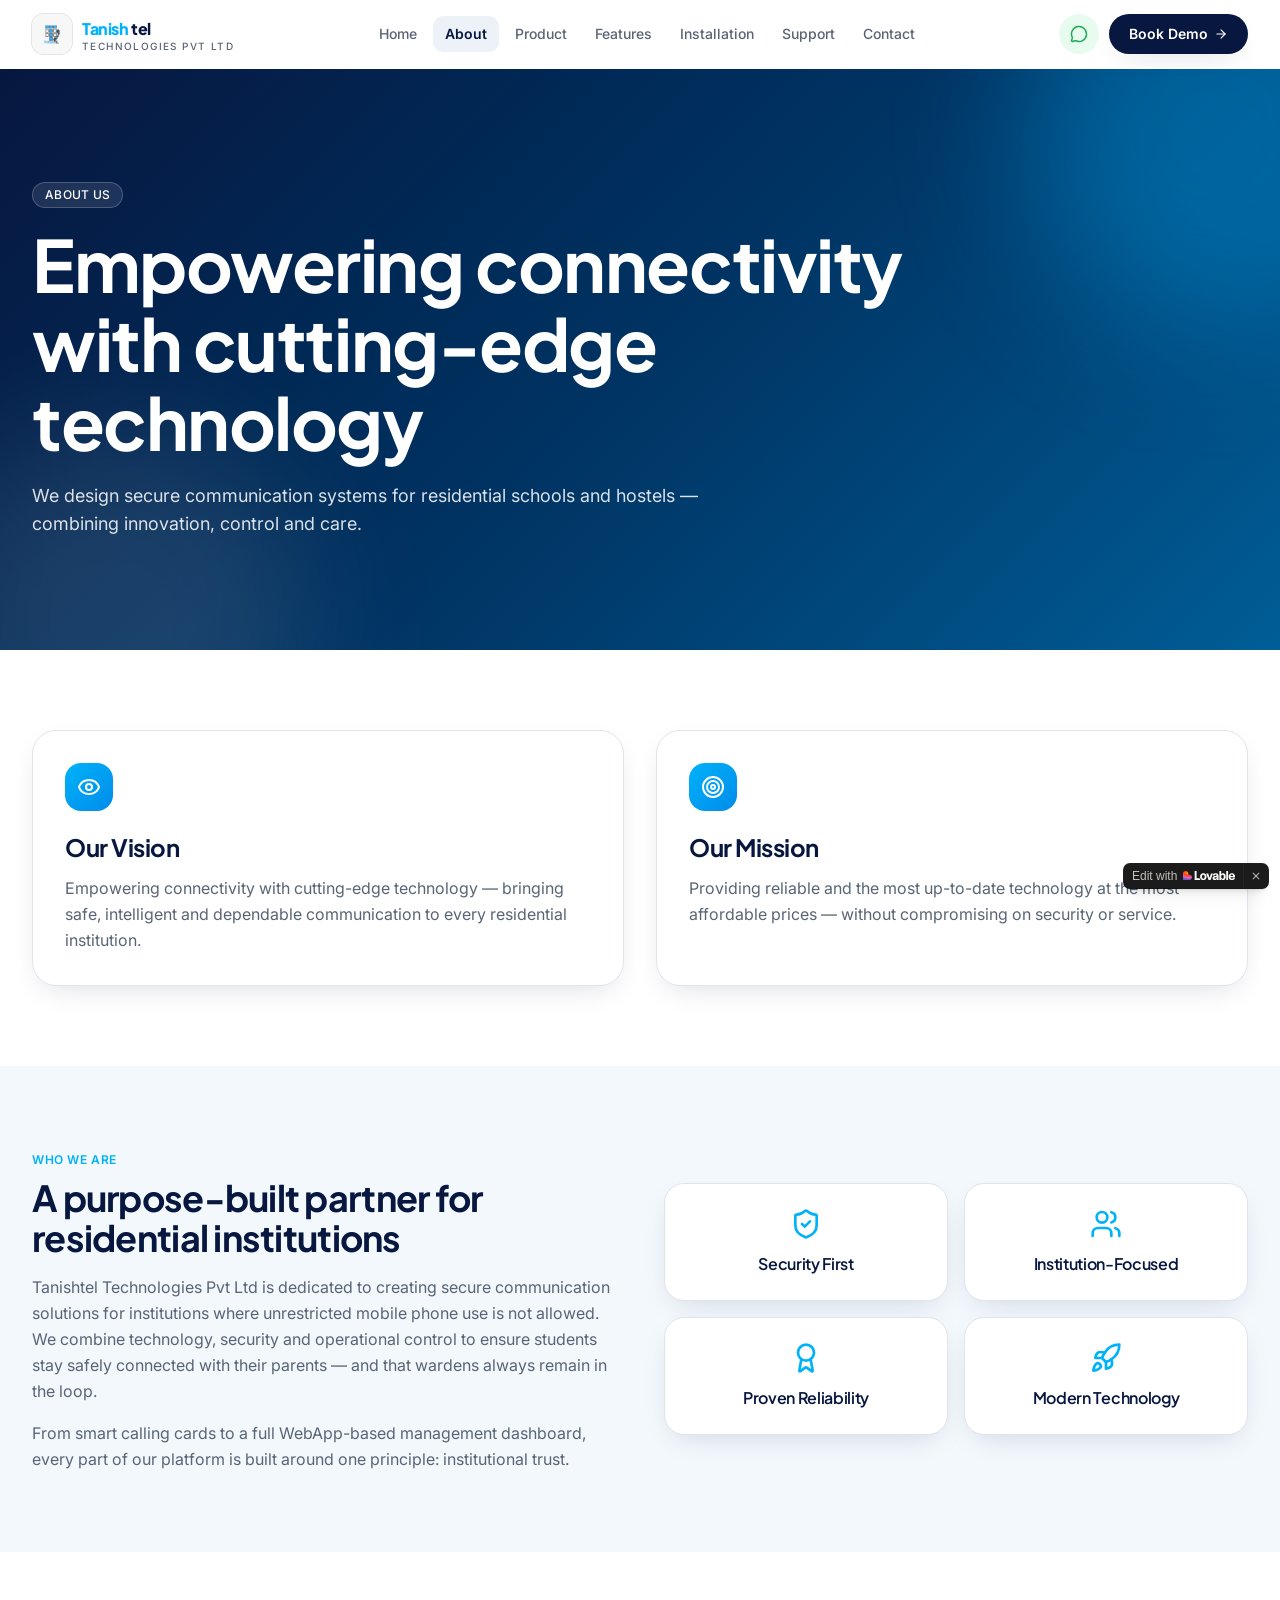
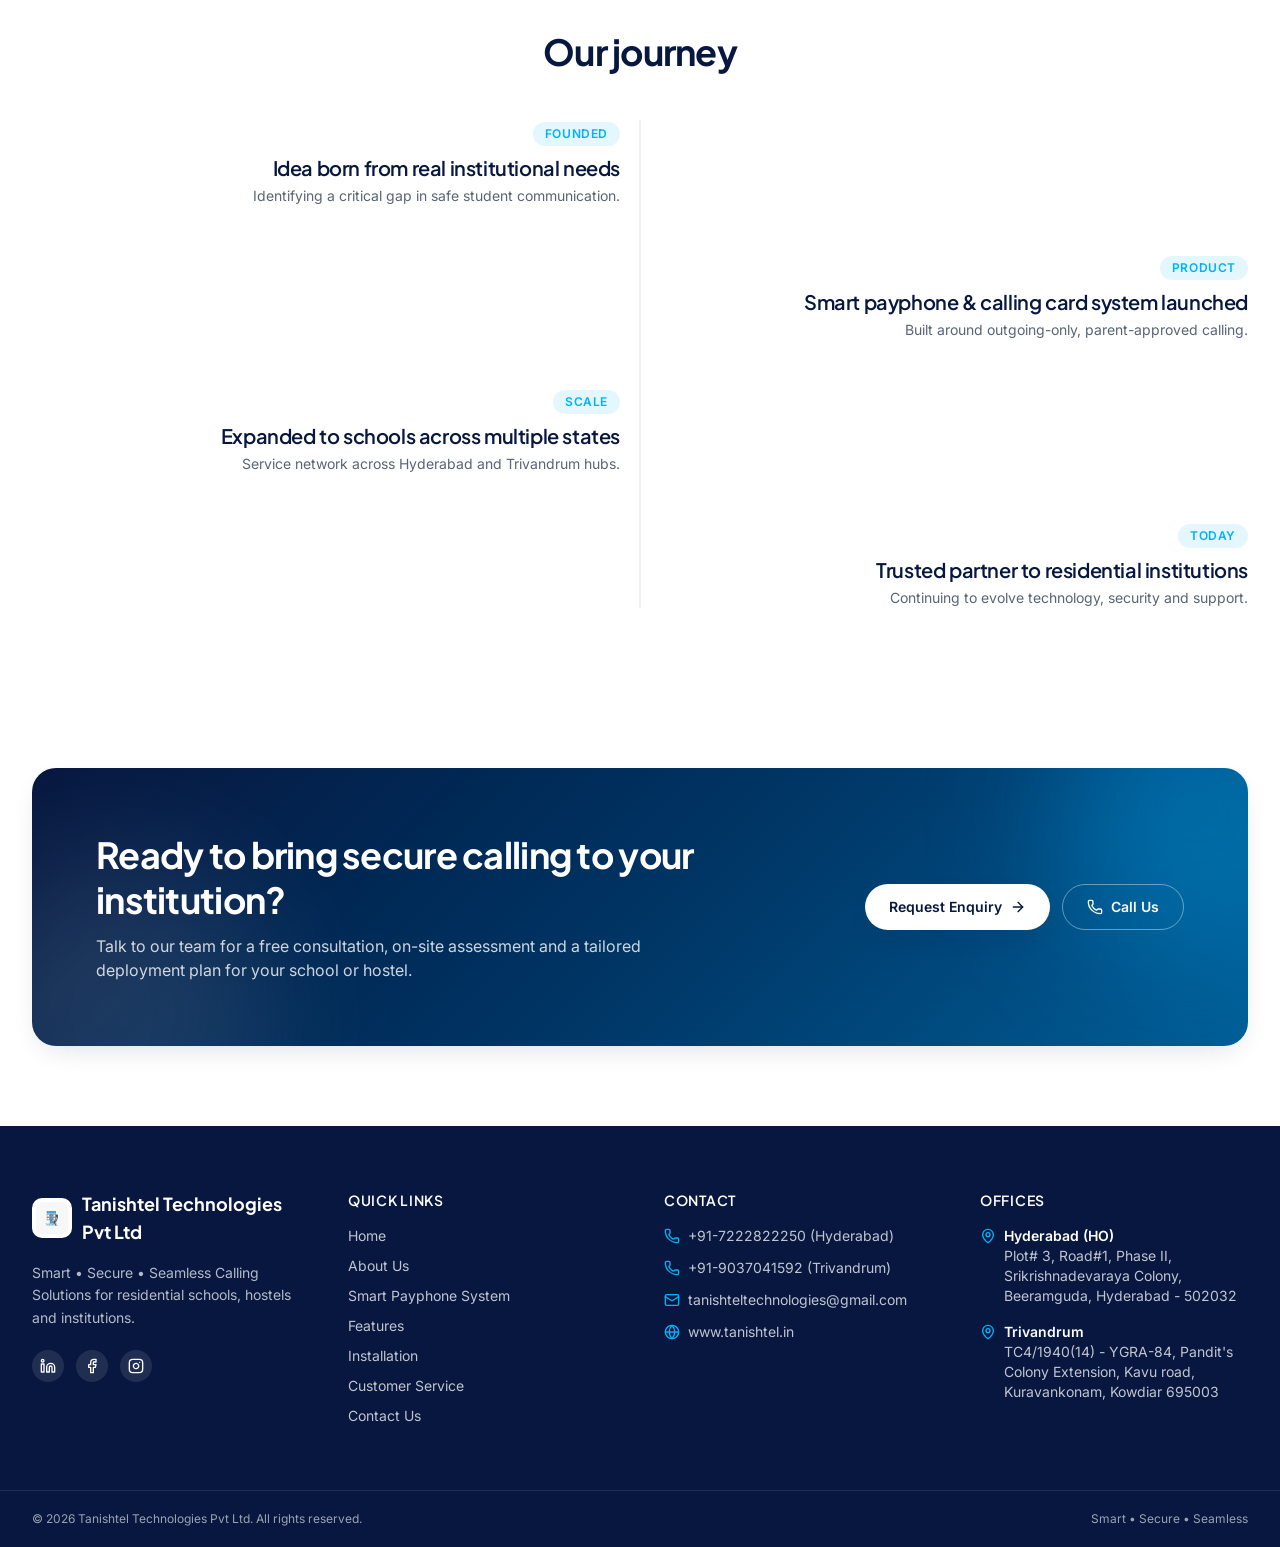
==== about.html @ b377e9c2 "Add files via upload" ====
<!DOCTYPE html>
<html lang="en">
  <head>
    <meta charSet="utf-8" />
    <meta name="viewport" content="width=device-width, initial-scale=1" />
    <link rel="preload" as="image" href="log-1/logo-1/tanishtel-logo.jpeg" />
    <link rel="stylesheet" href="assets/styles-CMs9_gQL.css" data-precedence="default" />
    <link rel="stylesheet" href="https://fonts.googleapis.com/css2?family=Inter:wght@400;500;600;700&amp;family=Plus+Jakarta+Sans:wght@600;700;800&amp;display=swap" data-precedence="default" />
    <title>About Us — Tanishtel Technologies Pvt Ltd</title>
    <meta property="og:type" content="website" />
    <meta name="twitter:card" content="summary_large_image" />
    <meta name="description" content="Tanishtel Technologies Pvt Ltd builds secure communication systems for institutions where mobile phone use is restricted." />
    <meta property="og:title" content="About Tanishtel Technologies Pvt Ltd" />
    <meta property="og:description" content="Our vision, mission and commitment to safe student communication." />
    <link rel="modulepreload" href="assets/index-DgpfcLXx.js" />
    <link rel="modulepreload" href="assets/about-DIg3XZxh.js" />
    <link rel="modulepreload" href="assets/PageHero--DXksrV7.js" />
    <link rel="modulepreload" href="assets/CTASection-0SWEeHvm.js" />
    <link rel="modulepreload" href="assets/shield-check-BGDrlo4q.js" />
    <link rel="modulepreload" href="assets/users-C35bb1kj.js" />
    <link rel="preconnect" href="https://fonts.googleapis.com" />
    <link rel="preconnect" href="https://fonts.gstatic.com" crossorigin="anonymous" />
    <style>
      @font-face {
        font-family: 'CameraPlainVariable';
        src: url('https://cdn.gpteng.co/mcp-widgets/v1/fonts/CameraPlainVariable.woff2') format('woff2');
        font-weight: 100 900;
        font-style: normal;
        font-display: swap;
      }

      #lovable-badge {
        --badge-bg: #1b1b1b;
        --badge-text: #c5c1b9;
        --badge-text-hover: #dcdad5;
        --badge-radius: 6px;
        --badge-padding: 8px;
        --badge-gap: 6px;
        --badge-shadow:
          0 0 0 1px rgba(0, 0, 0, 0.88),
          0 1px 0 0 rgba(0, 0, 0, 0.04),
          0 2px 2px -1px rgba(0, 0, 0, 0.08),
          0 4px 4px -2px rgba(0, 0, 0, 0.08),
          0 8px 8px -4px rgba(0, 0, 0, 0.08),
          0 16px 16px -8px rgba(0, 0, 0, 0.08);
        --badge-transition-duration: 0.2s;
        --badge-transition-easing: cubic-bezier(0.16, 1, 0.32, 1);
        --focus-color: #575ECF;
        --focus-offset: 2px;
        --focus-width: 2px;
        position: fixed;
        bottom: 12px;
        right: 12px;
        height: 24px;
        display: flex;
        align-items: center;
        z-index: 1000000;
        background-color: var(--badge-bg) !important;
        color: var(--badge-text) !important;
        border-radius: var(--badge-radius);
        box-shadow: var(--badge-shadow) !important;
        font-size: 12px;
        font-family: CameraPlainVariable, "CameraPlainVariable Fallback", -apple-system, BlinkMacSystemFont, 'Segoe UI', Roboto, sans-serif;
        font-weight: 400 !important;
        text-transform: none !important;
        font-feature-settings: normal !important;
        transform: translateZ(0);
        will-change: transform, opacity;
      }

      #lovable-badge-cta {
        display: flex;
        align-items: center;
        gap: var(--badge-gap);
        padding: 0 var(--badge-padding);
        height: 100%;
        color: inherit;
        text-decoration: none;
        white-space: nowrap;
        border-radius: var(--badge-radius) 0 0 var(--badge-radius);
        transition:
          background-color var(--badge-transition-duration) ease,
          color var(--badge-transition-duration) ease,
          transform 0.1s ease;
      }

      #lovable-badge-cta:hover {
        background: rgba(255, 255, 255, 0.04);
        color: var(--badge-text-hover);
      }

      #lovable-badge-cta:active {
        transform: scale(0.98);
      }

      #lovable-badge-cta:focus {
        outline: none;
      }

      #lovable-badge-cta:focus-visible {
        outline: var(--focus-width) solid var(--focus-color);
        outline-offset: var(--focus-offset);
        z-index: 1;
      }

      #lovable-badge-text {
        line-height: 1;
      }

      #lovable-badge-divider {
        width: 1px;
        height: 24px;
        background-color: rgba(255, 255, 255, 0.04);
        flex-shrink: 0;
      }

      #lovable-badge-close {
        width: 24px;
        height: 24px;
        min-width: 24px;
        min-height: 24px;
        cursor: pointer;
        background: none;
        border: none;
        padding: 0;
        display: flex;
        align-items: center;
        justify-content: center;
        border-radius: 0 var(--badge-radius) var(--badge-radius) 0;
        flex-shrink: 0;
        transition:
          background-color var(--badge-transition-duration) ease,
          transform 0.1s ease;
      }

      #lovable-badge-close:hover {
        background: rgba(255, 255, 255, 0.04);
      }

      #lovable-badge-close:active {
        transform: scale(0.92);
      }

      #lovable-badge-close:focus {
        outline: none;
      }

      #lovable-badge-close:focus-visible {
        outline: var(--focus-width) solid var(--focus-color);
        outline-offset: calc(var(--focus-offset) * -1);
        z-index: 1;
      }

      #lovable-badge-close svg path {
        fill: var(--badge-text);
        transition: fill var(--badge-transition-duration) ease;
      }

      #lovable-badge-close:hover svg path {
        fill: var(--badge-text-hover);
      }

      @media (prefers-reduced-motion: reduce) {

        #lovable-badge-cta,
        #lovable-badge-close,
        #lovable-badge-close svg path {
          transition: none;
        }

        #lovable-badge-cta:active,
        #lovable-badge-close:active {
          transform: none;
        }
      }

      @media (prefers-contrast: high) {
        #lovable-badge {
          --badge-bg: #000;
          --badge-text: #fff;
          --badge-text-hover: #fff;
          border: 2px solid currentColor;
        }

        #lovable-badge-cta:focus-visible,
        #lovable-badge-close:focus-visible {
          outline-width: 3px;
        }
      }
    </style>
    <script defer src="log-1/events.js" data-artifact-kind="static_preview" data-artifact-id="3403c8163fdcefcbdf8b586ee45ff220d66a8842" data-commit-sha="3403c8163fdcefcbdf8b586ee45ff220d66a8842" data-context-token="v1.[base64].FVGZ3Hnz-bg8kKcALUQU2TeltnYywSJlUaNUILHnlH4" data-track-url="log-1/trackevents?__lovable_sha=3403c8163fdcefcbdf8b586ee45ff220d66a8842"></script>
    <meta name="twitter:title" content="About Tanishtel Technologies Pvt Ltd">
    <meta name="twitter:description" content="Our vision, mission and commitment to safe student communication.">
    <meta property="og:image" content="https://pub-bb2e103a32db4e198524a2e9ed8f35b4.r2.dev/07bd6a32-f865-4276-984e-796d97ffd886/id-preview-3403c816--99c566d7-4d85-450f-9555-e1f858c185e8.lovable.app-1780739038656.png">
    <meta name="twitter:image" content="https://pub-bb2e103a32db4e198524a2e9ed8f35b4.r2.dev/07bd6a32-f865-4276-984e-796d97ffd886/id-preview-3403c816--99c566d7-4d85-450f-9555-e1f858c185e8.lovable.app-1780739038656.png">
  </head>
  <body>
    <div class="flex min-h-screen flex-col">
      <header class="sticky top-0 z-50 w-full transition-all duration-300 border-b border-transparent bg-background/60 backdrop-blur-md">
        <div class="mx-auto flex max-w-7xl items-center justify-between container-px py-3.5">
          <a href="/" class="flex items-center gap-2.5 group">
            <div class="relative">
              <div class="absolute inset-0 rounded-xl bg-teal/30 blur-md opacity-0 group-hover:opacity-100 transition-opacity"></div>
              <img src="log-1/logo-1/tanishtel-logo.jpeg" alt="Tanishtel" class="relative h-9 w-9 sm:h-10 sm:w-10 rounded-lg object-contain ring-1 ring-border bg-white" width="40" height="40" />
            </div>
            <div class="flex flex-col leading-none">
              <span class="font-display text-[13px] sm:text-base font-extrabold tracking-tight whitespace-nowrap">
                <span class="text-teal">Tanish</span>
                <span class="text-navy">tel</span>
              </span>
              <span class="hidden sm:block text-[10px] font-medium uppercase tracking-[0.14em] text-muted-foreground">Technologies Pvt Ltd</span>
            </div>
          </a>
          <nav class="hidden lg:flex items-center gap-1">
            <a href="index.html" class="relative px-3 py-2 text-sm font-medium text-muted-foreground rounded-md transition-colors hover:text-navy hover:bg-secondary/60">Home</a>
            <a class="relative px-3 py-2 text-sm font-medium text-muted-foreground rounded-md transition-colors hover:text-navy hover:bg-secondary/60 text-navy font-semibold bg-secondary" href="about.html" data-status="active" aria-current="page">About</a>
            <a href="product.html" class="relative px-3 py-2 text-sm font-medium text-muted-foreground rounded-md transition-colors hover:text-navy hover:bg-secondary/60">Product</a>
            <a href="features.html" class="relative px-3 py-2 text-sm font-medium text-muted-foreground rounded-md transition-colors hover:text-navy hover:bg-secondary/60">Features</a>
            <a href="installation.html" class="relative px-3 py-2 text-sm font-medium text-muted-foreground rounded-md transition-colors hover:text-navy hover:bg-secondary/60">Installation</a>
            <a href="customer-service.html" class="relative px-3 py-2 text-sm font-medium text-muted-foreground rounded-md transition-colors hover:text-navy hover:bg-secondary/60">Support</a>
            <a href="contact.html" class="relative px-3 py-2 text-sm font-medium text-muted-foreground rounded-md transition-colors hover:text-navy hover:bg-secondary/60">Contact</a>
          </nav>
          <div class="hidden lg:flex items-center gap-2.5">
            <a href="https://wa.me/917222822250" target="_blank" rel="noopener noreferrer" aria-label="Chat on WhatsApp" class="inline-flex h-10 w-10 items-center justify-center rounded-full bg-[#25D366]/10 text-[#1faa55] hover:bg-[#25D366] hover:text-white transition-colors">
              <svg xmlns="http://www.w3.org/2000/svg" width="24" height="24" viewBox="0 0 24 24" fill="none" stroke="currentColor" stroke-width="2" stroke-linecap="round" stroke-linejoin="round" class="lucide lucide-message-circle h-4.5 w-4.5" aria-hidden="true">
                <path d="M2.992 16.342a2 2 0 0 1 .094 1.167l-1.065 3.29a1 1 0 0 0 1.236 1.168l3.413-.998a2 2 0 0 1 1.099.092 10 10 0 1 0-4.777-4.719"></path>
              </svg>
            </a>
            <a href="contact.html" class="group inline-flex items-center gap-1.5 rounded-full bg-navy px-5 py-2.5 text-sm font-semibold text-white shadow-soft transition-all hover:bg-navy/90 hover:-translate-y-0.5">Book Demo <svg xmlns="http://www.w3.org/2000/svg" width="24" height="24" viewBox="0 0 24 24" fill="none" stroke="currentColor" stroke-width="2" stroke-linecap="round" stroke-linejoin="round" class="lucide lucide-arrow-right h-3.5 w-3.5 transition-transform group-hover:translate-x-0.5" aria-hidden="true">
                <path d="M5 12h14"></path>
                <path d="m12 5 7 7-7 7"></path>
              </svg>
            </a>
          </div>
          <button class="lg:hidden rounded-md p-2 text-navy" aria-label="Toggle menu">
            <svg xmlns="http://www.w3.org/2000/svg" width="24" height="24" viewBox="0 0 24 24" fill="none" stroke="currentColor" stroke-width="2" stroke-linecap="round" stroke-linejoin="round" class="lucide lucide-menu h-6 w-6" aria-hidden="true">
              <path d="M4 5h16"></path>
              <path d="M4 12h16"></path>
              <path d="M4 19h16"></path>
            </svg>
          </button>
        </div>
      </header>
      <main class="flex-1">
        <!--$-->
        <section class="relative overflow-hidden bg-hero-gradient text-white">
          <div class="absolute -right-32 -top-32 h-96 w-96 rounded-full bg-teal/30 blur-3xl"></div>
          <div class="absolute -bottom-40 -left-20 h-96 w-96 rounded-full bg-white/10 blur-3xl"></div>
          <div class="relative mx-auto max-w-7xl container-px py-20 md:py-28">
            <span class="inline-block rounded-full bg-white/10 border border-white/20 px-3 py-1 text-xs font-medium tracking-wide uppercase">About Us</span>
            <h1 class="mt-4 max-w-4xl text-5xl md:text-6xl lg:text-7xl font-bold leading-[1.1] animate-fade-up">Empowering connectivity with cutting-edge technology</h1>
            <p class="mt-5 max-w-2xl text-lg text-white/85 animate-fade-up">We design secure communication systems for residential schools and hostels — combining innovation, control and care.</p>
          </div>
        </section>
        <section class="mx-auto max-w-7xl container-px py-20 grid gap-8 md:grid-cols-2">
          <div class="rounded-3xl border border-border bg-card p-8 shadow-soft">
            <div class="inline-flex h-12 w-12 items-center justify-center rounded-xl bg-teal-gradient text-white">
              <svg xmlns="http://www.w3.org/2000/svg" width="24" height="24" viewBox="0 0 24 24" fill="none" stroke="currentColor" stroke-width="2" stroke-linecap="round" stroke-linejoin="round" class="lucide lucide-eye h-6 w-6" aria-hidden="true">
                <path d="M2.062 12.348a1 1 0 0 1 0-.696 10.75 10.75 0 0 1 19.876 0 1 1 0 0 1 0 .696 10.75 10.75 0 0 1-19.876 0"></path>
                <circle cx="12" cy="12" r="3"></circle>
              </svg>
            </div>
            <h2 class="mt-5 text-2xl font-bold text-navy">Our Vision</h2>
            <p class="mt-3 text-muted-foreground leading-relaxed">Empowering connectivity with cutting-edge technology — bringing safe, intelligent and dependable communication to every residential institution.</p>
          </div>
          <div class="rounded-3xl border border-border bg-card p-8 shadow-soft">
            <div class="inline-flex h-12 w-12 items-center justify-center rounded-xl bg-teal-gradient text-white">
              <svg xmlns="http://www.w3.org/2000/svg" width="24" height="24" viewBox="0 0 24 24" fill="none" stroke="currentColor" stroke-width="2" stroke-linecap="round" stroke-linejoin="round" class="lucide lucide-target h-6 w-6" aria-hidden="true">
                <circle cx="12" cy="12" r="10"></circle>
                <circle cx="12" cy="12" r="6"></circle>
                <circle cx="12" cy="12" r="2"></circle>
              </svg>
            </div>
            <h2 class="mt-5 text-2xl font-bold text-navy">Our Mission</h2>
            <p class="mt-3 text-muted-foreground leading-relaxed">Providing reliable and the most up-to-date technology at the most affordable prices — without compromising on security or service.</p>
          </div>
        </section>
        <section class="bg-surface">
          <div class="mx-auto max-w-7xl container-px py-20 grid gap-12 lg:grid-cols-2 lg:items-center">
            <div>
              <span class="text-xs font-semibold uppercase tracking-wider text-teal">Who We Are</span>
              <h2 class="mt-2 text-3xl md:text-4xl font-bold text-navy">A purpose-built partner for residential institutions</h2>
              <p class="mt-4 text-muted-foreground leading-relaxed">Tanishtel Technologies Pvt Ltd is dedicated to creating secure communication solutions for institutions where unrestricted mobile phone use is not allowed. We combine technology, security and operational control to ensure students stay safely connected with their parents — and that wardens always remain in the loop.</p>
              <p class="mt-4 text-muted-foreground leading-relaxed">From smart calling cards to a full WebApp-based management dashboard, every part of our platform is built around one principle: institutional trust.</p>
            </div>
            <div class="grid grid-cols-2 gap-4">
              <div class="rounded-2xl bg-card border border-border p-6 text-center shadow-soft">
                <svg xmlns="http://www.w3.org/2000/svg" width="24" height="24" viewBox="0 0 24 24" fill="none" stroke="currentColor" stroke-width="2" stroke-linecap="round" stroke-linejoin="round" class="lucide lucide-shield-check mx-auto h-8 w-8 text-teal" aria-hidden="true">
                  <path d="M20 13c0 5-3.5 7.5-7.66 8.95a1 1 0 0 1-.67-.01C7.5 20.5 4 18 4 13V6a1 1 0 0 1 1-1c2 0 4.5-1.2 6.24-2.72a1.17 1.17 0 0 1 1.52 0C14.51 3.81 17 5 19 5a1 1 0 0 1 1 1z"></path>
                  <path d="m9 12 2 2 4-4"></path>
                </svg>
                <h4 class="mt-3 font-semibold text-navy">Security First</h4>
              </div>
              <div class="rounded-2xl bg-card border border-border p-6 text-center shadow-soft">
                <svg xmlns="http://www.w3.org/2000/svg" width="24" height="24" viewBox="0 0 24 24" fill="none" stroke="currentColor" stroke-width="2" stroke-linecap="round" stroke-linejoin="round" class="lucide lucide-users mx-auto h-8 w-8 text-teal" aria-hidden="true">
                  <path d="M16 21v-2a4 4 0 0 0-4-4H6a4 4 0 0 0-4 4v2"></path>
                  <path d="M16 3.128a4 4 0 0 1 0 7.744"></path>
                  <path d="M22 21v-2a4 4 0 0 0-3-3.87"></path>
                  <circle cx="9" cy="7" r="4"></circle>
                </svg>
                <h4 class="mt-3 font-semibold text-navy">Institution-Focused</h4>
              </div>
              <div class="rounded-2xl bg-card border border-border p-6 text-center shadow-soft">
                <svg xmlns="http://www.w3.org/2000/svg" width="24" height="24" viewBox="0 0 24 24" fill="none" stroke="currentColor" stroke-width="2" stroke-linecap="round" stroke-linejoin="round" class="lucide lucide-award mx-auto h-8 w-8 text-teal" aria-hidden="true">
                  <path d="m15.477 12.89 1.515 8.526a.5.5 0 0 1-.81.47l-3.58-2.687a1 1 0 0 0-1.197 0l-3.586 2.686a.5.5 0 0 1-.81-.469l1.514-8.526"></path>
                  <circle cx="12" cy="8" r="6"></circle>
                </svg>
                <h4 class="mt-3 font-semibold text-navy">Proven Reliability</h4>
              </div>
              <div class="rounded-2xl bg-card border border-border p-6 text-center shadow-soft">
                <svg xmlns="http://www.w3.org/2000/svg" width="24" height="24" viewBox="0 0 24 24" fill="none" stroke="currentColor" stroke-width="2" stroke-linecap="round" stroke-linejoin="round" class="lucide lucide-rocket mx-auto h-8 w-8 text-teal" aria-hidden="true">
                  <path d="M12 15v5s3.03-.55 4-2c1.08-1.62 0-5 0-5"></path>
                  <path d="M4.5 16.5c-1.5 1.26-2 5-2 5s3.74-.5 5-2c.71-.84.7-2.13-.09-2.91a2.18 2.18 0 0 0-2.91-.09"></path>
                  <path d="M9 12a22 22 0 0 1 2-3.95A12.88 12.88 0 0 1 22 2c0 2.72-.78 7.5-6 11a22.4 22.4 0 0 1-4 2z"></path>
                  <path d="M9 12H4s.55-3.03 2-4c1.62-1.08 5 .05 5 .05"></path>
                </svg>
                <h4 class="mt-3 font-semibold text-navy">Modern Technology</h4>
              </div>
            </div>
          </div>
        </section>
        <section class="mx-auto max-w-7xl container-px py-20">
          <h2 class="text-center text-3xl md:text-4xl font-bold text-navy">Our journey</h2>
          <div class="mt-12 relative">
            <div class="absolute left-1/2 top-0 hidden md:block h-full w-px bg-border -translate-x-1/2"></div>
            <div class="grid gap-8 md:gap-12">
              <div class="md:grid md:grid-cols-2 md:gap-10 ">
                <div class="md:text-right ">
                  <div class="inline-block rounded-full bg-teal/10 text-teal px-3 py-1 text-xs font-semibold uppercase tracking-wider">Founded</div>
                  <h3 class="mt-2 text-xl font-semibold text-navy">Idea born from real institutional needs</h3>
                  <p class="mt-1 text-sm text-muted-foreground">Identifying a critical gap in safe student communication.</p>
                </div>
                <div></div>
              </div>
              <div class="md:grid md:grid-cols-2 md:gap-10 md:[&amp;&gt;*:first-child]:order-2">
                <div class="md:text-right md:text-left">
                  <div class="inline-block rounded-full bg-teal/10 text-teal px-3 py-1 text-xs font-semibold uppercase tracking-wider">Product</div>
                  <h3 class="mt-2 text-xl font-semibold text-navy">Smart payphone &amp; calling card system launched</h3>
                  <p class="mt-1 text-sm text-muted-foreground">Built around outgoing-only, parent-approved calling.</p>
                </div>
                <div></div>
              </div>
              <div class="md:grid md:grid-cols-2 md:gap-10 ">
                <div class="md:text-right ">
                  <div class="inline-block rounded-full bg-teal/10 text-teal px-3 py-1 text-xs font-semibold uppercase tracking-wider">Scale</div>
                  <h3 class="mt-2 text-xl font-semibold text-navy">Expanded to schools across multiple states</h3>
                  <p class="mt-1 text-sm text-muted-foreground">Service network across Hyderabad and Trivandrum hubs.</p>
                </div>
                <div></div>
              </div>
              <div class="md:grid md:grid-cols-2 md:gap-10 md:[&amp;&gt;*:first-child]:order-2">
                <div class="md:text-right md:text-left">
                  <div class="inline-block rounded-full bg-teal/10 text-teal px-3 py-1 text-xs font-semibold uppercase tracking-wider">Today</div>
                  <h3 class="mt-2 text-xl font-semibold text-navy">Trusted partner to residential institutions</h3>
                  <p class="mt-1 text-sm text-muted-foreground">Continuing to evolve technology, security and support.</p>
                </div>
                <div></div>
              </div>
            </div>
          </div>
        </section>
        <section class="mx-auto max-w-7xl container-px py-20">
          <div class="relative overflow-hidden rounded-3xl bg-hero-gradient p-10 md:p-16 text-white shadow-soft">
            <div class="absolute -right-24 -top-24 h-72 w-72 rounded-full bg-teal/30 blur-3xl"></div>
            <div class="absolute -bottom-32 -left-20 h-80 w-80 rounded-full bg-white/10 blur-3xl"></div>
            <div class="relative grid gap-8 md:grid-cols-[1.4fr_1fr] md:items-center">
              <div>
                <h2 class="text-3xl md:text-4xl font-bold leading-tight">Ready to bring secure calling to your institution?</h2>
                <p class="mt-3 text-white/80 max-w-xl">Talk to our team for a free consultation, on-site assessment and a tailored deployment plan for your school or hostel.</p>
              </div>
              <div class="flex flex-wrap gap-3 md:justify-end">
                <a href="/contact" class="inline-flex items-center gap-2 rounded-full bg-white px-6 py-3 text-sm font-semibold text-navy shadow-soft transition-transform hover:-translate-y-0.5">Request Enquiry <svg xmlns="http://www.w3.org/2000/svg" width="24" height="24" viewBox="0 0 24 24" fill="none" stroke="currentColor" stroke-width="2" stroke-linecap="round" stroke-linejoin="round" class="lucide lucide-arrow-right h-4 w-4" aria-hidden="true">
                    <path d="M5 12h14"></path>
                    <path d="m12 5 7 7-7 7"></path>
                  </svg>
                </a>
                <a href="tel:+917222822250" class="inline-flex items-center gap-2 rounded-full border border-white/40 px-6 py-3 text-sm font-semibold text-white hover:bg-white/10">
                  <svg xmlns="http://www.w3.org/2000/svg" width="24" height="24" viewBox="0 0 24 24" fill="none" stroke="currentColor" stroke-width="2" stroke-linecap="round" stroke-linejoin="round" class="lucide lucide-phone h-4 w-4" aria-hidden="true">
                    <path d="M13.832 16.568a1 1 0 0 0 1.213-.303l.355-.465A2 2 0 0 1 17 15h3a2 2 0 0 1 2 2v3a2 2 0 0 1-2 2A18 18 0 0 1 2 4a2 2 0 0 1 2-2h3a2 2 0 0 1 2 2v3a2 2 0 0 1-.8 1.6l-.468.351a1 1 0 0 0-.292 1.233 14 14 0 0 0 6.392 6.384"></path>
                  </svg> Call Us </a>
              </div>
            </div>
          </div>
        </section>
        <script>
          (function(t) {
            let s;
            try {
              s = JSON.parse(sessionStorage.getItem(t.storageKey) || "{}")
            } catch (e) {
              console.error(e);
              return
            }
            const c = t.key || window.history.state?.__TSR_key,
              r = c ? s[c] : void 0;
            if (t.shouldScrollRestoration && r && typeof r == "object" && Object.keys(r).length > 0) {
              for (const e in r) {
                const o = r[e];
                if (!o || typeof o != "object") continue;
                const l = o.scrollX,
                  i = o.scrollY;
                if (!(!Number.isFinite(l) || !Number.isFinite(i))) {
                  if (e === "window") window.scrollTo({
                    top: i,
                    left: l,
                    behavior: t.behavior
                  });
                  else if (e) {
                    let n;
                    try {
                      n = document.querySelector(e)
                    } catch {
                      continue
                    }
                    n && (n.scrollLeft = l, n.scrollTop = i)
                  }
                }
              }
              return
            }
            const a = window.location.hash.split("#", 2)[1];
            if (a) {
              const e = window.history.state?.__hashScrollIntoViewOptions ?? !0;
              if (e) {
                const o = document.getElementById(a);
                o && o.scrollIntoView(e)
              }
              return
            }
            window.scrollTo({
              top: 0,
              left: 0,
              behavior: t.behavior
            })
          })({
            "storageKey": "tsr-scroll-restoration-v1_3",
            "shouldScrollRestoration": true
          });
          document.currentScript.remove()
        </script>
        <!--/$-->
      </main>
      <footer class="bg-navy text-white">
        <div class="mx-auto max-w-7xl container-px py-16 grid gap-12 md:grid-cols-2 lg:grid-cols-4">
          <div>
            <div class="flex items-center gap-2.5 mb-4">
              <img src="log-1/logo-1/tanishtel-logo.jpeg" alt="Tanishtel" class="h-10 w-10 bg-white rounded-md p-1" width="40" height="40" />
              <span class="font-display text-lg font-bold">Tanishtel Technologies Pvt Ltd</span>
            </div>
            <p class="text-sm text-white/70 leading-relaxed">Smart • Secure • Seamless Calling Solutions for residential schools, hostels and institutions.</p>
            <div class="flex gap-3 mt-5">
              <a href="#" class="rounded-full bg-white/10 p-2 hover:bg-teal transition-colors" aria-label="LinkedIn">
                <svg xmlns="http://www.w3.org/2000/svg" width="24" height="24" viewBox="0 0 24 24" fill="none" stroke="currentColor" stroke-width="2" stroke-linecap="round" stroke-linejoin="round" class="lucide lucide-linkedin h-4 w-4" aria-hidden="true">
                  <path d="M16 8a6 6 0 0 1 6 6v7h-4v-7a2 2 0 0 0-2-2 2 2 0 0 0-2 2v7h-4v-7a6 6 0 0 1 6-6z"></path>
                  <rect width="4" height="12" x="2" y="9"></rect>
                  <circle cx="4" cy="4" r="2"></circle>
                </svg>
              </a>
              <a href="#" class="rounded-full bg-white/10 p-2 hover:bg-teal transition-colors" aria-label="Facebook">
                <svg xmlns="http://www.w3.org/2000/svg" width="24" height="24" viewBox="0 0 24 24" fill="none" stroke="currentColor" stroke-width="2" stroke-linecap="round" stroke-linejoin="round" class="lucide lucide-facebook h-4 w-4" aria-hidden="true">
                  <path d="M18 2h-3a5 5 0 0 0-5 5v3H7v4h3v8h4v-8h3l1-4h-4V7a1 1 0 0 1 1-1h3z"></path>
                </svg>
              </a>
              <a href="#" class="rounded-full bg-white/10 p-2 hover:bg-teal transition-colors" aria-label="Instagram">
                <svg xmlns="http://www.w3.org/2000/svg" width="24" height="24" viewBox="0 0 24 24" fill="none" stroke="currentColor" stroke-width="2" stroke-linecap="round" stroke-linejoin="round" class="lucide lucide-instagram h-4 w-4" aria-hidden="true">
                  <rect width="20" height="20" x="2" y="2" rx="5" ry="5"></rect>
                  <path d="M16 11.37A4 4 0 1 1 12.63 8 4 4 0 0 1 16 11.37z"></path>
                  <line x1="17.5" x2="17.51" y1="6.5" y2="6.5"></line>
                </svg>
              </a>
            </div>
          </div>
          <div>
            <h4 class="text-sm font-semibold uppercase tracking-wider text-white mb-4">Quick Links</h4>
            <ul class="space-y-2.5 text-sm text-white/75">
              <li>
                <a href="index.html" class="hover:text-teal transition-colors">Home</a>
              </li>
              <li>
                <a class="hover:text-teal transition-colors active" href="about.html" data-status="active" aria-current="page">About Us</a>
              </li>
              <li>
                <a href="product.html" class="hover:text-teal transition-colors">Smart Payphone System</a>
              </li>
              <li>
                <a href="features.html" class="hover:text-teal transition-colors">Features</a>
              </li>
              <li>
                <a href="installation.html" class="hover:text-teal transition-colors">Installation</a>
              </li>
              <li>
                <a href="customer-service.html" class="hover:text-teal transition-colors">Customer Service</a>
              </li>
              <li>
                <a href="contact.html" class="hover:text-teal transition-colors">Contact Us</a>
              </li>
            </ul>
          </div>
          <div>
            <h4 class="text-sm font-semibold uppercase tracking-wider text-white mb-4">Contact</h4>
            <ul class="space-y-3 text-sm text-white/75">
              <li class="flex gap-2">
                <svg xmlns="http://www.w3.org/2000/svg" width="24" height="24" viewBox="0 0 24 24" fill="none" stroke="currentColor" stroke-width="2" stroke-linecap="round" stroke-linejoin="round" class="lucide lucide-phone h-4 w-4 mt-0.5 text-teal flex-shrink-0" aria-hidden="true">
                  <path d="M13.832 16.568a1 1 0 0 0 1.213-.303l.355-.465A2 2 0 0 1 17 15h3a2 2 0 0 1 2 2v3a2 2 0 0 1-2 2A18 18 0 0 1 2 4a2 2 0 0 1 2-2h3a2 2 0 0 1 2 2v3a2 2 0 0 1-.8 1.6l-.468.351a1 1 0 0 0-.292 1.233 14 14 0 0 0 6.392 6.384"></path>
                </svg>
                <a href="tel:+917222822250" class="hover:text-teal">+91-7222822250 (Hyderabad)</a>
              </li>
              <li class="flex gap-2">
                <svg xmlns="http://www.w3.org/2000/svg" width="24" height="24" viewBox="0 0 24 24" fill="none" stroke="currentColor" stroke-width="2" stroke-linecap="round" stroke-linejoin="round" class="lucide lucide-phone h-4 w-4 mt-0.5 text-teal flex-shrink-0" aria-hidden="true">
                  <path d="M13.832 16.568a1 1 0 0 0 1.213-.303l.355-.465A2 2 0 0 1 17 15h3a2 2 0 0 1 2 2v3a2 2 0 0 1-2 2A18 18 0 0 1 2 4a2 2 0 0 1 2-2h3a2 2 0 0 1 2 2v3a2 2 0 0 1-.8 1.6l-.468.351a1 1 0 0 0-.292 1.233 14 14 0 0 0 6.392 6.384"></path>
                </svg>
                <a href="tel:+919037041592" class="hover:text-teal">+91-9037041592 (Trivandrum)</a>
              </li>
              <li class="flex gap-2">
                <svg xmlns="http://www.w3.org/2000/svg" width="24" height="24" viewBox="0 0 24 24" fill="none" stroke="currentColor" stroke-width="2" stroke-linecap="round" stroke-linejoin="round" class="lucide lucide-mail h-4 w-4 mt-0.5 text-teal flex-shrink-0" aria-hidden="true">
                  <path d="m22 7-8.991 5.727a2 2 0 0 1-2.009 0L2 7"></path>
                  <rect x="2" y="4" width="20" height="16" rx="2"></rect>
                </svg>
                <a href="mailto:tanishteltechnologies@gmail.com" class="hover:text-teal break-all">tanishteltechnologies@gmail.com</a>
              </li>
              <li class="flex gap-2">
                <svg xmlns="http://www.w3.org/2000/svg" width="24" height="24" viewBox="0 0 24 24" fill="none" stroke="currentColor" stroke-width="2" stroke-linecap="round" stroke-linejoin="round" class="lucide lucide-globe h-4 w-4 mt-0.5 text-teal flex-shrink-0" aria-hidden="true">
                  <circle cx="12" cy="12" r="10"></circle>
                  <path d="M12 2a14.5 14.5 0 0 0 0 20 14.5 14.5 0 0 0 0-20"></path>
                  <path d="M2 12h20"></path>
                </svg>
                <a href="https://www.tanishtel.in" class="hover:text-teal">www.tanishtel.in</a>
              </li>
            </ul>
          </div>
          <div>
            <h4 class="text-sm font-semibold uppercase tracking-wider text-white mb-4">Offices</h4>
            <div class="space-y-4 text-sm text-white/75">
              <div class="flex gap-2">
                <svg xmlns="http://www.w3.org/2000/svg" width="24" height="24" viewBox="0 0 24 24" fill="none" stroke="currentColor" stroke-width="2" stroke-linecap="round" stroke-linejoin="round" class="lucide lucide-map-pin h-4 w-4 mt-0.5 text-teal flex-shrink-0" aria-hidden="true">
                  <path d="M20 10c0 4.993-5.539 10.193-7.399 11.799a1 1 0 0 1-1.202 0C9.539 20.193 4 14.993 4 10a8 8 0 0 1 16 0"></path>
                  <circle cx="12" cy="10" r="3"></circle>
                </svg>
                <div>
                  <div class="font-semibold text-white">Hyderabad (HO)</div>
                  <p>Plot# 3, Road#1, Phase II, Srikrishnadevaraya Colony, Beeramguda, Hyderabad - 502032</p>
                </div>
              </div>
              <div class="flex gap-2">
                <svg xmlns="http://www.w3.org/2000/svg" width="24" height="24" viewBox="0 0 24 24" fill="none" stroke="currentColor" stroke-width="2" stroke-linecap="round" stroke-linejoin="round" class="lucide lucide-map-pin h-4 w-4 mt-0.5 text-teal flex-shrink-0" aria-hidden="true">
                  <path d="M20 10c0 4.993-5.539 10.193-7.399 11.799a1 1 0 0 1-1.202 0C9.539 20.193 4 14.993 4 10a8 8 0 0 1 16 0"></path>
                  <circle cx="12" cy="10" r="3"></circle>
                </svg>
                <div>
                  <div class="font-semibold text-white">Trivandrum</div>
                  <p>TC4/1940(14) - YGRA-84, Pandit&#x27;s Colony Extension, Kavu road, Kuravankonam, Kowdiar 695003</p>
                </div>
              </div>
            </div>
          </div>
        </div>
        <div class="border-t border-white/10">
          <div class="mx-auto max-w-7xl container-px py-5 flex flex-col md:flex-row items-center justify-between gap-2 text-xs text-white/60">
            <p>©
              <!-- -->2026
              <!-- --> Tanishtel Technologies Pvt Ltd. All rights reserved.
            </p>
            <p>Smart • Secure • Seamless</p>
          </div>
        </div>
      </footer>
    </div>
    <script class="$tsr" id="$tsr-stream-barrier">
      (self.$R = self.$R || {})["tsr"] = [];
      self.$_TSR = {
        h() {
          this.hydrated = !0, this.c()
        },
        e() {
          this.streamEnded = !0, this.c()
        },
        c() {
          this.hydrated && this.streamEnded && (delete self.$_TSR, delete self.$R.tsr)
        },
        p(e) {
          this.initialized ? e() : this.buffer.push(e)
        },
        buffer: []
      };
      $_TSR.router = ($R => $R[0] = {
        manifest: $R[1] = {
          routes: $R[2] = {
            __root__: $R[3] = {
              preloads: $R[4] = ["assets/index-DgpfcLXx.js"],
              assets: $R[5] = [$R[6] = {
                tag: "script",
                attrs: $R[7] = {
                  type: "module",
                  async: !0
                },
                children: "import(\"assets/index-DgpfcLXx.js\")"
              }]
            },
            "/about": $R[8] = {
              preloads: $R[9] = ["assets/about-DIg3XZxh.js", "assets/PageHero--DXksrV7.js", "assets/CTASection-0SWEeHvm.js", "assets/shield-check-BGDrlo4q.js", "assets/users-C35bb1kj.js"]
            }
          }
        },
        matches: $R[10] = [$R[11] = {
          i: "__root__",
          u: 1780777783820,
          s: "success",
          ssr: !0
        }, $R[12] = {
          i: "aboutabout",
          u: 1780777783820,
          s: "success",
          ssr: !0
        }],
        lastMatchId: "aboutabout"
      })($R["tsr"]);
      $_TSR.e();
      document.currentScript.remove()
    </script>
    <script type="module" async="">
      import("assets/index-DgpfcLXx.js")
    </script>
    <script src="https://cdn.gpteng.co/lovable.js" type="module"></script>
    <aside id="lovable-badge" role="complementary" dir="ltr" lang="en" aria-label="Edit with Lovable">
      <a id="lovable-badge-cta" target="_blank" href="https://lovable.dev/projects/99c566d7-4d85-450f-9555-e1f858c185e8?utm_source=lovable-badge" rel="noopener nofollow" aria-label="Edit with Lovable">
        <span id="lovable-badge-text">Edit with</span>
        <svg xmlns="http://www.w3.org/2000/svg" width="52" height="16" fill="none" viewBox="0 0 52 16">
          <path fill="#FCFBF8" fill-rule="evenodd" d="M20.318 5.25c.643 0 1.206.14 1.69.418a2.81 2.81 0 0 1 1.118 1.191c.266.513.4 1.115.4 1.807s-.134 1.296-.4 1.812a2.81 2.81 0 0 1-1.118 1.193c-.484.278-1.047.418-1.69.418s-1.208-.14-1.695-.418a2.85 2.85 0 0 1-1.125-1.193c-.262-.516-.393-1.12-.393-1.812s.131-1.294.393-1.807a2.848 2.848 0 0 1 1.125-1.191c.487-.279 1.052-.418 1.695-.418Zm0 1.425c-.27 0-.504.076-.7.228-.193.147-.34.37-.443.67-.102.295-.153.66-.153 1.093 0 .435.05.801.153 1.1.102.3.25.524.443.676.196.147.43.22.7.22.27 0 .502-.073.694-.22.193-.152.341-.375.443-.67.103-.299.153-.667.153-1.106 0-.65-.112-1.145-.337-1.481a1.08 1.08 0 0 0-.953-.51ZM32.7 5.25c.61 0 1.127.1 1.549.3.422.197.74.48.953.849.217.368.325.809.325 1.32v2.704c0 .29.02.562.062.812.044.245.108.4.19.466V12h-1.935a5.895 5.895 0 0 1-.105-.684 7.745 7.745 0 0 1-.02-.228 2.293 2.293 0 0 1-.151.203c-.205.242-.47.437-.793.584-.32.143-.685.215-1.094.215-.406 0-.77-.08-1.094-.24a1.845 1.845 0 0 1-.756-.682 1.984 1.984 0 0 1-.27-1.045c0-.606.178-1.069.535-1.388.356-.324.87-.534 1.542-.633l1.125-.16c.225-.032.403-.074.534-.123a.622.622 0 0 0 .288-.196.549.549 0 0 0 .093-.327.65.65 0 0 0-.11-.367.702.702 0 0 0-.32-.27c-.14-.07-.31-.105-.51-.105-.32 0-.576.083-.768.251-.193.164-.298.39-.314.676h-1.923c.016-.434.147-.82.393-1.155.25-.34.596-.604 1.039-.792.442-.189.954-.283 1.535-.283Zm.99 3.498a.98.98 0 0 1-.215.14 2.49 2.49 0 0 1-.584.178l-.473.092c-.315.061-.553.156-.713.283-.155.127-.233.305-.233.534 0 .23.084.412.252.547.168.135.383.203.645.203s.494-.058.694-.173c.201-.118.355-.282.461-.49.11-.21.166-.448.166-.714v-.6Zm4.526-2.375c.065-.125.138-.243.221-.349.197-.25.437-.44.719-.571.282-.135.6-.203.952-.203.528 0 .988.138 1.377.412.389.275.688.67.896 1.186.21.512.314 1.12.314 1.824 0 .7-.107 1.309-.32 1.825-.213.512-.518.906-.915 1.18-.393.275-.854.412-1.383.412-.352 0-.667-.062-.946-.184a1.832 1.832 0 0 1-.7-.554 2.2 2.2 0 0 1-.234-.383V12h-1.843V3h1.862v3.373Zm1.284.296c-.274 0-.51.085-.707.253-.192.163-.338.397-.436.7a3.376 3.376 0 0 0-.148 1.05c0 .406.05.759.148 1.058.098.299.243.53.436.694.197.164.433.246.707.246.279 0 .512-.082.7-.246.193-.164.336-.395.43-.694.099-.3.148-.652.148-1.058 0-.405-.05-.757-.147-1.056-.095-.299-.238-.53-.43-.694a1.015 1.015 0 0 0-.7-.253Zm9.416-1.419c.602 0 1.136.131 1.604.393.466.262.829.643 1.086 1.143.263.5.394 1.097.394 1.794 0 .25-.002.449-.006.596H47.51c.018.288.071.538.164.75a1.3 1.3 0 0 0 .491.596c.214.13.465.196.757.196.319 0 .583-.082.792-.246.209-.167.34-.403.393-.706h1.862a2.48 2.48 0 0 1-.485 1.235 2.54 2.54 0 0 1-1.051.805c-.439.188-.949.283-1.53.283-.655 0-1.225-.125-1.708-.375a2.672 2.672 0 0 1-1.13-1.143c-.267-.508-.4-1.137-.4-1.887 0-.712.14-1.327.418-1.843a2.86 2.86 0 0 1 1.155-1.186c.491-.27 1.051-.405 1.678-.405Zm-.044 1.345c-.274 0-.516.068-.725.203a1.29 1.29 0 0 0-.479.59 2.045 2.045 0 0 0-.132.498h2.562a1.873 1.873 0 0 0-.138-.602 1.061 1.061 0 0 0-.418-.516 1.243 1.243 0 0 0-.67-.173Z" clip-rule="evenodd" />
          <path fill="#FCFBF8" d="m26.605 9.995 1.342-4.566h1.924L27.628 12h-2.07l-2.33-6.57h1.98l1.397 4.565Zm-13.013.143h2.256c1.632 0 1.421 1.837 1.418 1.861h-5.603V3h1.93v7.138Zm31.516 1.861h-1.862V3h1.862v8.999Z" />
          <path fill="url(#a)" fill-rule="evenodd" d="M2.7 3c1.492 0 2.7 1.192 2.7 2.663v1.012h.9c1.49 0 2.7 1.192 2.7 2.662S7.791 12 6.3 12H0V5.663C0 4.193 1.209 3 2.7 3Z" clip-rule="evenodd" />
          <defs>
            <radialGradient id="a" cx="0" cy="0" r="1" gradientTransform="matrix(-1.54236 7.07838 -10.231 -2.15602 4.627 5.022)" gradientUnits="userSpaceOnUse">
              <stop offset=".106" stop-color="#FE7B02" />
              <stop offset=".394" stop-color="#FE3F21" />
              <stop offset=".608" stop-color="#F858BC" />
              <stop offset=".929" stop-color="#575ECF" />
            </radialGradient>
          </defs>
        </svg>
      </a>
      <span id="lovable-badge-divider" aria-hidden="true"></span>
      <button id="lovable-badge-close" aria-label="Dismiss" title="Dismiss" type="button">
        <svg xmlns="http://www.w3.org/2000/svg" width="16" height="16" fill="none" viewBox="0 0 16 16" aria-hidden="true">
          <path d="M10.646 4.646a.5.5 0 1 1 .707.708L8.707 8l2.646 2.646a.5.5 0 1 1-.707.707L8 8.707l-2.646 2.646a.5.5 0 1 1-.708-.707L7.293 8 4.646 5.354a.5.5 0 1 1 .708-.708L8 7.293l2.646-2.647Z" />
        </svg>
      </button>
    </aside>
    <script>
      // Don't show the lovable-badge if the page is in an iframe or if it's being rendered by puppeteer (screenshot service)
      if (window.self !== window.top || navigator.userAgent.includes('puppeteer')) {
        // the page is in an iframe
        var badge = document.getElementById('lovable-badge');
        if (badge) {
          badge.style.display = 'none';
        }
      }
      // Add click event listener to close button with animation
      var closeButton = document.getElementById('lovable-badge-close');
      if (closeButton) {
        closeButton.addEventListener('click', function(event) {
          event.preventDefault();
          event.stopPropagation();
          var badge = document.getElementById('lovable-badge');
          if (badge) {
            badge.classList.add('closing');
            setTimeout(function() {
              if (badge) {
                badge.style.display = 'none';
              }
            }, 240);
          }
        });
      }
    </script>
  </body>
</html>
---- assets/styles-CMs9_gQL.css ----
@layer properties{@supports (((-webkit-hyphens:none)) and (not (margin-trim:inline))) or ((-moz-orient:inline) and (not (color:rgb(from red r g b)))){*,:before,:after,::backdrop{--tw-translate-x:0;--tw-translate-y:0;--tw-translate-z:0;--tw-rotate-x:initial;--tw-rotate-y:initial;--tw-rotate-z:initial;--tw-skew-x:initial;--tw-skew-y:initial;--tw-space-y-reverse:0;--tw-space-x-reverse:0;--tw-border-style:solid;--tw-gradient-position:initial;--tw-gradient-from:#0000;--tw-gradient-via:#0000;--tw-gradient-to:#0000;--tw-gradient-stops:initial;--tw-gradient-via-stops:initial;--tw-gradient-from-position:0%;--tw-gradient-via-position:50%;--tw-gradient-to-position:100%;--tw-leading:initial;--tw-font-weight:initial;--tw-tracking:initial;--tw-ordinal:initial;--tw-slashed-zero:initial;--tw-numeric-figure:initial;--tw-numeric-spacing:initial;--tw-numeric-fraction:initial;--tw-shadow:0 0 #0000;--tw-shadow-color:initial;--tw-shadow-alpha:100%;--tw-inset-shadow:0 0 #0000;--tw-inset-shadow-color:initial;--tw-inset-shadow-alpha:100%;--tw-ring-color:initial;--tw-ring-shadow:0 0 #0000;--tw-inset-ring-color:initial;--tw-inset-ring-shadow:0 0 #0000;--tw-ring-inset:initial;--tw-ring-offset-width:0px;--tw-ring-offset-color:#fff;--tw-ring-offset-shadow:0 0 #0000;--tw-outline-style:solid;--tw-blur:initial;--tw-brightness:initial;--tw-contrast:initial;--tw-grayscale:initial;--tw-hue-rotate:initial;--tw-invert:initial;--tw-opacity:initial;--tw-saturate:initial;--tw-sepia:initial;--tw-drop-shadow:initial;--tw-drop-shadow-color:initial;--tw-drop-shadow-alpha:100%;--tw-drop-shadow-size:initial;--tw-backdrop-blur:initial;--tw-backdrop-brightness:initial;--tw-backdrop-contrast:initial;--tw-backdrop-grayscale:initial;--tw-backdrop-hue-rotate:initial;--tw-backdrop-invert:initial;--tw-backdrop-opacity:initial;--tw-backdrop-saturate:initial;--tw-backdrop-sepia:initial;--tw-duration:initial;--tw-ease:initial;--tw-content:"";--tw-animation-delay:0s;--tw-animation-direction:normal;--tw-animation-duration:initial;--tw-animation-fill-mode:none;--tw-animation-iteration-count:1;--tw-enter-blur:0;--tw-enter-opacity:1;--tw-enter-rotate:0;--tw-enter-scale:1;--tw-enter-translate-x:0;--tw-enter-translate-y:0;--tw-exit-blur:0;--tw-exit-opacity:1;--tw-exit-rotate:0;--tw-exit-scale:1;--tw-exit-translate-x:0;--tw-exit-translate-y:0}}}@layer theme{:root,:host{--font-sans:"Inter", "ui-sans-serif", "system-ui", "sans-serif";--font-mono:ui-monospace, SFMono-Regular, Menlo, Monaco, Consolas, "Liberation Mono", "Courier New", monospace;--color-black:#000;--color-white:#fff;--spacing:.25rem;--container-sm:24rem;--container-md:28rem;--container-lg:32rem;--container-xl:36rem;--container-2xl:42rem;--container-4xl:56rem;--container-7xl:80rem;--text-xs:.75rem;--text-xs--line-height:calc(1 / .75);--text-sm:.875rem;--text-sm--line-height:calc(1.25 / .875);--text-base:1rem;--text-base--line-height: 1.5 ;--text-lg:1.125rem;--text-lg--line-height:calc(1.75 / 1.125);--text-xl:1.25rem;--text-xl--line-height:calc(1.75 / 1.25);--text-2xl:1.5rem;--text-2xl--line-height:calc(2 / 1.5);--text-3xl:1.875rem;--text-3xl--line-height: 1.2 ;--text-4xl:2.25rem;--text-4xl--line-height:calc(2.5 / 2.25);--text-5xl:3rem;--text-5xl--line-height:1;--text-6xl:3.75rem;--text-6xl--line-height:1;--text-7xl:4.5rem;--text-7xl--line-height:1;--font-weight-normal:400;--font-weight-medium:500;--font-weight-semibold:600;--font-weight-bold:700;--font-weight-extrabold:800;--tracking-tight:-.025em;--tracking-wide:.025em;--tracking-wider:.05em;--tracking-widest:.1em;--leading-tight:1.25;--leading-relaxed:1.625;--ease-in-out:cubic-bezier(.4, 0, .2, 1);--animate-pulse:pulse 2s cubic-bezier(.4, 0, .6, 1) infinite;--blur-sm:8px;--blur-md:12px;--blur-xl:24px;--blur-2xl:40px;--blur-3xl:64px;--aspect-video:16 / 9;--default-transition-duration:.15s;--default-transition-timing-function:cubic-bezier(.4, 0, .2, 1);--default-font-family:"Inter", "ui-sans-serif", "system-ui", "sans-serif";--default-mono-font-family:var(--font-mono);--color-background:var(--background);--color-foreground:var(--foreground);--color-border:var(--border);--font-display:"Plus Jakarta Sans", "Inter", "sans-serif"}}@layer base{*,:after,:before,::backdrop{box-sizing:border-box;border:0 solid;margin:0;padding:0}::file-selector-button{box-sizing:border-box;border:0 solid;margin:0;padding:0}html,:host{-webkit-text-size-adjust:100%;tab-size:4;line-height:1.5;font-family:var(--default-font-family,ui-sans-serif, system-ui, sans-serif, "Apple Color Emoji", "Segoe UI Emoji", "Segoe UI Symbol", "Noto Color Emoji");font-feature-settings:var(--default-font-feature-settings,normal);font-variation-settings:var(--default-font-variation-settings,normal);-webkit-tap-highlight-color:transparent}hr{height:0;color:inherit;border-top-width:1px}abbr:where([title]){-webkit-text-decoration:underline dotted;text-decoration:underline dotted}h1,h2,h3,h4,h5,h6{font-size:inherit;font-weight:inherit}a{color:inherit;-webkit-text-decoration:inherit;text-decoration:inherit}b,strong{font-weight:bolder}code,kbd,samp,pre{font-family:var(--default-mono-font-family,ui-monospace, SFMono-Regular, Menlo, Monaco, Consolas, "Liberation Mono", "Courier New", monospace);font-feature-settings:var(--default-mono-font-feature-settings,normal);font-variation-settings:var(--default-mono-font-variation-settings,normal);font-size:1em}small{font-size:80%}sub,sup{vertical-align:baseline;font-size:75%;line-height:0;position:relative}sub{bottom:-.25em}sup{top:-.5em}table{text-indent:0;border-color:inherit;border-collapse:collapse}:-moz-focusring{outline:auto}progress{vertical-align:baseline}summary{display:list-item}ol,ul,menu{list-style:none}img,svg,video,canvas,audio,iframe,embed,object{vertical-align:middle;display:block}img,video{max-width:100%;height:auto}button,input,select,optgroup,textarea{font:inherit;font-feature-settings:inherit;font-variation-settings:inherit;letter-spacing:inherit;color:inherit;opacity:1;background-color:#0000;border-radius:0}::file-selector-button{font:inherit;font-feature-settings:inherit;font-variation-settings:inherit;letter-spacing:inherit;color:inherit;opacity:1;background-color:#0000;border-radius:0}:where(select:is([multiple],[size])) optgroup{font-weight:bolder}:where(select:is([multiple],[size])) optgroup option{padding-inline-start:20px}::file-selector-button{margin-inline-end:4px}::placeholder{opacity:1}@supports (not ((-webkit-appearance:-apple-pay-button))) or (contain-intrinsic-size:1px){::placeholder{color:currentColor}@supports (color:color-mix(in lab,red,red)){::placeholder{color:color-mix(in oklab,currentcolor 50%,transparent)}}}textarea{resize:vertical}::-webkit-search-decoration{-webkit-appearance:none}::-webkit-date-and-time-value{min-height:1lh;text-align:inherit}::-webkit-datetime-edit{display:inline-flex}::-webkit-datetime-edit-fields-wrapper{padding:0}::-webkit-datetime-edit{padding-block:0}::-webkit-datetime-edit-year-field{padding-block:0}::-webkit-datetime-edit-month-field{padding-block:0}::-webkit-datetime-edit-day-field{padding-block:0}::-webkit-datetime-edit-hour-field{padding-block:0}::-webkit-datetime-edit-minute-field{padding-block:0}::-webkit-datetime-edit-second-field{padding-block:0}::-webkit-datetime-edit-millisecond-field{padding-block:0}::-webkit-datetime-edit-meridiem-field{padding-block:0}::-webkit-calendar-picker-indicator{line-height:1}:-moz-ui-invalid{box-shadow:none}button,input:where([type=button],[type=reset],[type=submit]){appearance:button}::file-selector-button{appearance:button}::-webkit-inner-spin-button{height:auto}::-webkit-outer-spin-button{height:auto}[hidden]:where(:not([hidden=until-found])){display:none!important}*{border-color:var(--color-border)}html{scroll-behavior:smooth}body{background-color:var(--color-background);color:var(--color-foreground);font-family:var(--font-sans);-webkit-font-smoothing:antialiased}h1,h2,h3,h4{font-family:var(--font-display);letter-spacing:-.02em}}@layer components;@layer utilities{.pointer-events-none{pointer-events:none}.invisible{visibility:hidden}.sr-only{clip-path:inset(50%);white-space:nowrap;border-width:0;width:1px;height:1px;margin:-1px;padding:0;position:absolute;overflow:hidden}.absolute{position:absolute}.fixed{position:fixed}.relative{position:relative}.sticky{position:sticky}.-inset-6{inset:calc(var(--spacing) * -6)}.inset-0{inset:calc(var(--spacing) * 0)}.inset-x-0{inset-inline:calc(var(--spacing) * 0)}.inset-y-0{inset-block:calc(var(--spacing) * 0)}.start{inset-inline-start:var(--spacing)}.end{inset-inline-end:var(--spacing)}.-top-12{top:calc(var(--spacing) * -12)}.-top-24{top:calc(var(--spacing) * -24)}.-top-32{top:calc(var(--spacing) * -32)}.-top-40{top:calc(var(--spacing) * -40)}.top-0{top:calc(var(--spacing) * 0)}.top-1\.5{top:calc(var(--spacing) * 1.5)}.top-1\/2{top:50%}.top-1\/3{top:33.3333%}.top-3\.5{top:calc(var(--spacing) * 3.5)}.top-4{top:calc(var(--spacing) * 4)}.top-8{top:calc(var(--spacing) * 8)}.top-12{top:calc(var(--spacing) * 12)}.top-\[1px\]{top:1px}.top-\[50\%\]{top:50%}.top-\[60\%\]{top:60%}.top-full{top:100%}.-right-3{right:calc(var(--spacing) * -3)}.-right-12{right:calc(var(--spacing) * -12)}.-right-20{right:calc(var(--spacing) * -20)}.-right-24{right:calc(var(--spacing) * -24)}.-right-32{right:calc(var(--spacing) * -32)}.right-0{right:calc(var(--spacing) * 0)}.right-1{right:calc(var(--spacing) * 1)}.right-2{right:calc(var(--spacing) * 2)}.right-3{right:calc(var(--spacing) * 3)}.right-4{right:calc(var(--spacing) * 4)}.right-\[-0\.5rem\]{right:-.5rem}.right-\[16\%\]{right:16%}.-bottom-12{bottom:calc(var(--spacing) * -12)}.-bottom-32{bottom:calc(var(--spacing) * -32)}.-bottom-40{bottom:calc(var(--spacing) * -40)}.bottom-0{bottom:calc(var(--spacing) * 0)}.bottom-1{bottom:calc(var(--spacing) * 1)}.bottom-12{bottom:calc(var(--spacing) * 12)}.bottom-\[-1rem\]{bottom:-1rem}.-left-12{left:calc(var(--spacing) * -12)}.-left-20{left:calc(var(--spacing) * -20)}.left-0{left:calc(var(--spacing) * 0)}.left-1\/2{left:50%}.left-2{left:calc(var(--spacing) * 2)}.left-6{left:calc(var(--spacing) * 6)}.left-\[-1rem\]{left:-1rem}.left-\[16\%\]{left:16%}.left-\[50\%\]{left:50%}.-z-0{z-index:-0}.z-10{z-index:10}.z-20{z-index:20}.z-50{z-index:50}.z-\[1\]{z-index:1}.-mx-1{margin-inline:calc(var(--spacing) * -1)}.mx-2{margin-inline:calc(var(--spacing) * 2)}.mx-3\.5{margin-inline:calc(var(--spacing) * 3.5)}.mx-auto{margin-inline:auto}.my-0\.5{margin-block:calc(var(--spacing) * .5)}.my-1{margin-block:calc(var(--spacing) * 1)}.-mt-1{margin-top:calc(var(--spacing) * -1)}.-mt-4{margin-top:calc(var(--spacing) * -4)}.mt-0\.5{margin-top:calc(var(--spacing) * .5)}.mt-1{margin-top:calc(var(--spacing) * 1)}.mt-1\.5{margin-top:calc(var(--spacing) * 1.5)}.mt-2{margin-top:calc(var(--spacing) * 2)}.mt-3{margin-top:calc(var(--spacing) * 3)}.mt-3\.5{margin-top:calc(var(--spacing) * 3.5)}.mt-4{margin-top:calc(var(--spacing) * 4)}.mt-5{margin-top:calc(var(--spacing) * 5)}.mt-6{margin-top:calc(var(--spacing) * 6)}.mt-7{margin-top:calc(var(--spacing) * 7)}.mt-8{margin-top:calc(var(--spacing) * 8)}.mt-9{margin-top:calc(var(--spacing) * 9)}.mt-10{margin-top:calc(var(--spacing) * 10)}.mt-12{margin-top:calc(var(--spacing) * 12)}.mt-14{margin-top:calc(var(--spacing) * 14)}.mt-16{margin-top:calc(var(--spacing) * 16)}.mt-24{margin-top:calc(var(--spacing) * 24)}.mt-auto{margin-top:auto}.mr-2{margin-right:calc(var(--spacing) * 2)}.mb-1{margin-bottom:calc(var(--spacing) * 1)}.mb-3{margin-bottom:calc(var(--spacing) * 3)}.mb-4{margin-bottom:calc(var(--spacing) * 4)}.mb-5{margin-bottom:calc(var(--spacing) * 5)}.mb-8{margin-bottom:calc(var(--spacing) * 8)}.-ml-4{margin-left:calc(var(--spacing) * -4)}.ml-1{margin-left:calc(var(--spacing) * 1)}.ml-auto{margin-left:auto}.block{display:block}.flex{display:flex}.grid{display:grid}.hidden{display:none}.inline{display:inline}.inline-block{display:inline-block}.inline-flex{display:inline-flex}.table{display:table}.aspect-square{aspect-ratio:1}.aspect-video{aspect-ratio:var(--aspect-video)}.size-\(--cell-size\){width:var(--cell-size);height:var(--cell-size)}.size-4{width:calc(var(--spacing) * 4);height:calc(var(--spacing) * 4)}.h-\(--cell-size\){height:var(--cell-size)}.h-1\.5{height:calc(var(--spacing) * 1.5)}.h-2{height:calc(var(--spacing) * 2)}.h-2\.5{height:calc(var(--spacing) * 2.5)}.h-3{height:calc(var(--spacing) * 3)}.h-3\.5{height:calc(var(--spacing) * 3.5)}.h-4{height:calc(var(--spacing) * 4)}.h-4\.5{height:calc(var(--spacing) * 4.5)}.h-5{height:calc(var(--spacing) * 5)}.h-6{height:calc(var(--spacing) * 6)}.h-7{height:calc(var(--spacing) * 7)}.h-8{height:calc(var(--spacing) * 8)}.h-9{height:calc(var(--spacing) * 9)}.h-10{height:calc(var(--spacing) * 10)}.h-11{height:calc(var(--spacing) * 11)}.h-12{height:calc(var(--spacing) * 12)}.h-14{height:calc(var(--spacing) * 14)}.h-32{height:calc(var(--spacing) * 32)}.h-72{height:calc(var(--spacing) * 72)}.h-80{height:calc(var(--spacing) * 80)}.h-96{height:calc(var(--spacing) * 96)}.h-\[1px\]{height:1px}.h-\[28rem\]{height:28rem}.h-\[36rem\]{height:36rem}.h-\[var\(--radix-navigation-menu-viewport-height\)\]{height:var(--radix-navigation-menu-viewport-height)}.h-\[var\(--radix-select-trigger-height\)\]{height:var(--radix-select-trigger-height)}.h-auto{height:auto}.h-full{height:100%}.h-px{height:1px}.h-svh{height:100svh}.max-h-\(--radix-context-menu-content-available-height\){max-height:var(--radix-context-menu-content-available-height)}.max-h-\(--radix-select-content-available-height\){max-height:var(--radix-select-content-available-height)}.max-h-\[300px\]{max-height:300px}.max-h-\[var\(--radix-dropdown-menu-content-available-height\)\]{max-height:var(--radix-dropdown-menu-content-available-height)}.min-h-0{min-height:calc(var(--spacing) * 0)}.min-h-\[60px\]{min-height:60px}.min-h-screen{min-height:100vh}.min-h-svh{min-height:100svh}.w-\(--cell-size\){width:var(--cell-size)}.w-\(--sidebar-width\){width:var(--sidebar-width)}.w-0{width:calc(var(--spacing) * 0)}.w-1{width:calc(var(--spacing) * 1)}.w-2{width:calc(var(--spacing) * 2)}.w-2\.5{width:calc(var(--spacing) * 2.5)}.w-3{width:calc(var(--spacing) * 3)}.w-3\.5{width:calc(var(--spacing) * 3.5)}.w-3\/4{width:75%}.w-4{width:calc(var(--spacing) * 4)}.w-4\.5{width:calc(var(--spacing) * 4.5)}.w-5{width:calc(var(--spacing) * 5)}.w-6{width:calc(var(--spacing) * 6)}.w-7{width:calc(var(--spacing) * 7)}.w-8{width:calc(var(--spacing) * 8)}.w-9{width:calc(var(--spacing) * 9)}.w-10{width:calc(var(--spacing) * 10)}.w-11{width:calc(var(--spacing) * 11)}.w-12{width:calc(var(--spacing) * 12)}.w-14{width:calc(var(--spacing) * 14)}.w-32{width:calc(var(--spacing) * 32)}.w-64{width:calc(var(--spacing) * 64)}.w-72{width:calc(var(--spacing) * 72)}.w-80{width:calc(var(--spacing) * 80)}.w-96{width:calc(var(--spacing) * 96)}.w-\[1px\]{width:1px}.w-\[28rem\]{width:28rem}.w-\[36rem\]{width:36rem}.w-\[100px\]{width:100px}.w-auto{width:auto}.w-fit{width:fit-content}.w-full{width:100%}.w-max{width:max-content}.w-px{width:1px}.max-w-\(--skeleton-width\){max-width:var(--skeleton-width)}.max-w-2xl{max-width:var(--container-2xl)}.max-w-4xl{max-width:var(--container-4xl)}.max-w-7xl{max-width:var(--container-7xl)}.max-w-lg{max-width:var(--container-lg)}.max-w-max{max-width:max-content}.max-w-md{max-width:var(--container-md)}.max-w-xl{max-width:var(--container-xl)}.min-w-\(--cell-size\){min-width:var(--cell-size)}.min-w-0{min-width:calc(var(--spacing) * 0)}.min-w-5{min-width:calc(var(--spacing) * 5)}.min-w-8{min-width:calc(var(--spacing) * 8)}.min-w-9{min-width:calc(var(--spacing) * 9)}.min-w-10{min-width:calc(var(--spacing) * 10)}.min-w-\[8rem\]{min-width:8rem}.min-w-\[12rem\]{min-width:12rem}.min-w-\[var\(--radix-select-trigger-width\)\]{min-width:var(--radix-select-trigger-width)}.flex-1{flex:1}.flex-shrink-0,.shrink-0{flex-shrink:0}.grow{flex-grow:1}.grow-0{flex-grow:0}.basis-full{flex-basis:100%}.caption-bottom{caption-side:bottom}.border-collapse{border-collapse:collapse}.origin-\(--radix-context-menu-content-transform-origin\){transform-origin:var(--radix-context-menu-content-transform-origin)}.origin-\(--radix-dropdown-menu-content-transform-origin\){transform-origin:var(--radix-dropdown-menu-content-transform-origin)}.origin-\(--radix-hover-card-content-transform-origin\){transform-origin:var(--radix-hover-card-content-transform-origin)}.origin-\(--radix-menubar-content-transform-origin\){transform-origin:var(--radix-menubar-content-transform-origin)}.origin-\(--radix-popover-content-transform-origin\){transform-origin:var(--radix-popover-content-transform-origin)}.origin-\(--radix-select-content-transform-origin\){transform-origin:var(--radix-select-content-transform-origin)}.origin-\(--radix-tooltip-content-transform-origin\){transform-origin:var(--radix-tooltip-content-transform-origin)}.-translate-x-1\/2{--tw-translate-x: -50% ;translate:var(--tw-translate-x) var(--tw-translate-y)}.-translate-x-px{--tw-translate-x:-1px;translate:var(--tw-translate-x) var(--tw-translate-y)}.translate-x-\[-50\%\]{--tw-translate-x:-50%;translate:var(--tw-translate-x) var(--tw-translate-y)}.translate-x-px{--tw-translate-x:1px;translate:var(--tw-translate-x) var(--tw-translate-y)}.-translate-y-1\/2{--tw-translate-y: -50% ;translate:var(--tw-translate-x) var(--tw-translate-y)}.translate-y-\[-50\%\]{--tw-translate-y:-50%;translate:var(--tw-translate-x) var(--tw-translate-y)}.rotate-45{rotate:45deg}.rotate-90{rotate:90deg}.transform{transform:var(--tw-rotate-x,) var(--tw-rotate-y,) var(--tw-rotate-z,) var(--tw-skew-x,) var(--tw-skew-y,)}.animate-caret-blink{animation:1.25s ease-out infinite caret-blink}.animate-in{animation:enter var(--tw-animation-duration,var(--tw-duration,.15s))var(--tw-ease,ease)var(--tw-animation-delay,0s)var(--tw-animation-iteration-count,1)var(--tw-animation-direction,normal)var(--tw-animation-fill-mode,none)}.animate-pulse{animation:var(--animate-pulse)}.cursor-default{cursor:default}.cursor-pointer{cursor:pointer}.touch-none{touch-action:none}.list-disc{list-style-type:disc}.list-none{list-style-type:none}.grid-cols-2{grid-template-columns:repeat(2,minmax(0,1fr))}.grid-cols-3{grid-template-columns:repeat(3,minmax(0,1fr))}.flex-col{flex-direction:column}.flex-col-reverse{flex-direction:column-reverse}.flex-row{flex-direction:row}.flex-wrap{flex-wrap:wrap}.place-content-center{place-content:center}.items-center{align-items:center}.items-end{align-items:flex-end}.items-start{align-items:flex-start}.items-stretch{align-items:stretch}.justify-between{justify-content:space-between}.justify-center{justify-content:center}.gap-1{gap:calc(var(--spacing) * 1)}.gap-1\.5{gap:calc(var(--spacing) * 1.5)}.gap-2{gap:calc(var(--spacing) * 2)}.gap-2\.5{gap:calc(var(--spacing) * 2.5)}.gap-3{gap:calc(var(--spacing) * 3)}.gap-4{gap:calc(var(--spacing) * 4)}.gap-5{gap:calc(var(--spacing) * 5)}.gap-6{gap:calc(var(--spacing) * 6)}.gap-8{gap:calc(var(--spacing) * 8)}.gap-10{gap:calc(var(--spacing) * 10)}.gap-12{gap:calc(var(--spacing) * 12)}.gap-14{gap:calc(var(--spacing) * 14)}:where(.space-y-1\.5>:not(:last-child)){--tw-space-y-reverse:0;margin-block-start:calc(calc(var(--spacing) * 1.5) * var(--tw-space-y-reverse));margin-block-end:calc(calc(var(--spacing) * 1.5) * calc(1 - var(--tw-space-y-reverse)))}:where(.space-y-2>:not(:last-child)){--tw-space-y-reverse:0;margin-block-start:calc(calc(var(--spacing) * 2) * var(--tw-space-y-reverse));margin-block-end:calc(calc(var(--spacing) * 2) * calc(1 - var(--tw-space-y-reverse)))}:where(.space-y-2\.5>:not(:last-child)){--tw-space-y-reverse:0;margin-block-start:calc(calc(var(--spacing) * 2.5) * var(--tw-space-y-reverse));margin-block-end:calc(calc(var(--spacing) * 2.5) * calc(1 - var(--tw-space-y-reverse)))}:where(.space-y-3>:not(:last-child)){--tw-space-y-reverse:0;margin-block-start:calc(calc(var(--spacing) * 3) * var(--tw-space-y-reverse));margin-block-end:calc(calc(var(--spacing) * 3) * calc(1 - var(--tw-space-y-reverse)))}:where(.space-y-4>:not(:last-child)){--tw-space-y-reverse:0;margin-block-start:calc(calc(var(--spacing) * 4) * var(--tw-space-y-reverse));margin-block-end:calc(calc(var(--spacing) * 4) * calc(1 - var(--tw-space-y-reverse)))}:where(.space-x-1>:not(:last-child)){--tw-space-x-reverse:0;margin-inline-start:calc(calc(var(--spacing) * 1) * var(--tw-space-x-reverse));margin-inline-end:calc(calc(var(--spacing) * 1) * calc(1 - var(--tw-space-x-reverse)))}.overflow-auto{overflow:auto}.overflow-hidden{overflow:hidden}.overflow-x-hidden{overflow-x:hidden}.overflow-y-auto{overflow-y:auto}.rounded{border-radius:.25rem}.rounded-2xl{border-radius:calc(var(--radius) + 8px)}.rounded-3xl{border-radius:calc(var(--radius) + 12px)}.rounded-\[1\.75rem\]{border-radius:1.75rem}.rounded-\[2px\]{border-radius:2px}.rounded-\[2rem\]{border-radius:2rem}.rounded-\[inherit\]{border-radius:inherit}.rounded-full{border-radius:3.40282e38px}.rounded-lg{border-radius:var(--radius)}.rounded-md{border-radius:calc(var(--radius) - 2px)}.rounded-none{border-radius:0}.rounded-sm{border-radius:calc(var(--radius) - 4px)}.rounded-xl{border-radius:calc(var(--radius) + 4px)}.rounded-t-\[10px\]{border-top-left-radius:10px;border-top-right-radius:10px}.rounded-l-md{border-top-left-radius:calc(var(--radius) - 2px);border-bottom-left-radius:calc(var(--radius) - 2px)}.rounded-tl-sm{border-top-left-radius:calc(var(--radius) - 4px)}.rounded-r-md{border-top-right-radius:calc(var(--radius) - 2px);border-bottom-right-radius:calc(var(--radius) - 2px)}.border{border-style:var(--tw-border-style);border-width:1px}.border-0{border-style:var(--tw-border-style);border-width:0}.border-2{border-style:var(--tw-border-style);border-width:2px}.border-\[1\.5px\]{border-style:var(--tw-border-style);border-width:1.5px}.border-y{border-block-style:var(--tw-border-style);border-block-width:1px}.border-t{border-top-style:var(--tw-border-style);border-top-width:1px}.border-r{border-right-style:var(--tw-border-style);border-right-width:1px}.border-b{border-bottom-style:var(--tw-border-style);border-bottom-width:1px}.border-l{border-left-style:var(--tw-border-style);border-left-width:1px}.border-dashed{--tw-border-style:dashed;border-style:dashed}.border-\(--color-border\){border-color:var(--color-border)}.border-border,.border-border\/50{border-color:var(--border)}@supports (color:color-mix(in lab,red,red)){.border-border\/50{border-color:color-mix(in oklab,var(--border) 50%,transparent)}}.border-destructive\/50{border-color:var(--destructive)}@supports (color:color-mix(in lab,red,red)){.border-destructive\/50{border-color:color-mix(in oklab,var(--destructive) 50%,transparent)}}.border-input{border-color:var(--input)}.border-primary,.border-primary\/50{border-color:var(--primary)}@supports (color:color-mix(in lab,red,red)){.border-primary\/50{border-color:color-mix(in oklab,var(--primary) 50%,transparent)}}.border-teal\/30{border-color:var(--teal)}@supports (color:color-mix(in lab,red,red)){.border-teal\/30{border-color:color-mix(in oklab,var(--teal) 30%,transparent)}}.border-teal\/40{border-color:var(--teal)}@supports (color:color-mix(in lab,red,red)){.border-teal\/40{border-color:color-mix(in oklab,var(--teal) 40%,transparent)}}.border-transparent{border-color:#0000}.border-white\/10{border-color:#ffffff1a}@supports (color:color-mix(in lab,red,red)){.border-white\/10{border-color:color-mix(in oklab,var(--color-white) 10%,transparent)}}.border-white\/20{border-color:#fff3}@supports (color:color-mix(in lab,red,red)){.border-white\/20{border-color:color-mix(in oklab,var(--color-white) 20%,transparent)}}.border-white\/30{border-color:#ffffff4d}@supports (color:color-mix(in lab,red,red)){.border-white\/30{border-color:color-mix(in oklab,var(--color-white) 30%,transparent)}}.border-white\/40{border-color:#fff6}@supports (color:color-mix(in lab,red,red)){.border-white\/40{border-color:color-mix(in oklab,var(--color-white) 40%,transparent)}}.border-white\/60{border-color:#fff9}@supports (color:color-mix(in lab,red,red)){.border-white\/60{border-color:color-mix(in oklab,var(--color-white) 60%,transparent)}}.border-t-transparent{border-top-color:#0000}.border-l-transparent{border-left-color:#0000}.bg-\(--color-bg\){background-color:var(--color-bg)}.bg-\[\#25D366\]{background-color:#25d366}.bg-\[\#25D366\]\/10{background-color:#25d3661a}.bg-accent{background-color:var(--accent)}.bg-background,.bg-background\/60{background-color:var(--background)}@supports (color:color-mix(in lab,red,red)){.bg-background\/60{background-color:color-mix(in oklab,var(--background) 60%,transparent)}}.bg-background\/85{background-color:var(--background)}@supports (color:color-mix(in lab,red,red)){.bg-background\/85{background-color:color-mix(in oklab,var(--background) 85%,transparent)}}.bg-black\/80{background-color:#000c}@supports (color:color-mix(in lab,red,red)){.bg-black\/80{background-color:color-mix(in oklab,var(--color-black) 80%,transparent)}}.bg-border{background-color:var(--border)}.bg-card{background-color:var(--card)}.bg-destructive{background-color:var(--destructive)}.bg-foreground{background-color:var(--foreground)}.bg-muted,.bg-muted\/50{background-color:var(--muted)}@supports (color:color-mix(in lab,red,red)){.bg-muted\/50{background-color:color-mix(in oklab,var(--muted) 50%,transparent)}}.bg-navy\/10{background-color:var(--navy)}@supports (color:color-mix(in lab,red,red)){.bg-navy\/10{background-color:color-mix(in oklab,var(--navy) 10%,transparent)}}.bg-popover{background-color:var(--popover)}.bg-primary,.bg-primary\/10{background-color:var(--primary)}@supports (color:color-mix(in lab,red,red)){.bg-primary\/10{background-color:color-mix(in oklab,var(--primary) 10%,transparent)}}.bg-primary\/20{background-color:var(--primary)}@supports (color:color-mix(in lab,red,red)){.bg-primary\/20{background-color:color-mix(in oklab,var(--primary) 20%,transparent)}}.bg-secondary{background-color:var(--secondary)}.bg-surface{background-color:var(--surface)}.bg-teal\/10{background-color:var(--teal)}@supports (color:color-mix(in lab,red,red)){.bg-teal\/10{background-color:color-mix(in oklab,var(--teal) 10%,transparent)}}.bg-teal\/15{background-color:var(--teal)}@supports (color:color-mix(in lab,red,red)){.bg-teal\/15{background-color:color-mix(in oklab,var(--teal) 15%,transparent)}}.bg-teal\/20{background-color:var(--teal)}@supports (color:color-mix(in lab,red,red)){.bg-teal\/20{background-color:color-mix(in oklab,var(--teal) 20%,transparent)}}.bg-teal\/30{background-color:var(--teal)}@supports (color:color-mix(in lab,red,red)){.bg-teal\/30{background-color:color-mix(in oklab,var(--teal) 30%,transparent)}}.bg-transparent{background-color:#0000}.bg-white{background-color:var(--color-white)}.bg-white\/5{background-color:#ffffff0d}@supports (color:color-mix(in lab,red,red)){.bg-white\/5{background-color:color-mix(in oklab,var(--color-white) 5%,transparent)}}.bg-white\/10{background-color:#ffffff1a}@supports (color:color-mix(in lab,red,red)){.bg-white\/10{background-color:color-mix(in oklab,var(--color-white) 10%,transparent)}}.bg-white\/85{background-color:#ffffffd9}@supports (color:color-mix(in lab,red,red)){.bg-white\/85{background-color:color-mix(in oklab,var(--color-white) 85%,transparent)}}.bg-gradient-to-br{--tw-gradient-position:to bottom right in oklab;background-image:linear-gradient(var(--tw-gradient-stops))}.bg-gradient-to-r{--tw-gradient-position:to right in oklab;background-image:linear-gradient(var(--tw-gradient-stops))}.from-navy{--tw-gradient-from:var(--navy);--tw-gradient-stops:var(--tw-gradient-via-stops,var(--tw-gradient-position), var(--tw-gradient-from) var(--tw-gradient-from-position), var(--tw-gradient-to) var(--tw-gradient-to-position))}.from-teal\/30{--tw-gradient-from:var(--teal)}@supports (color:color-mix(in lab,red,red)){.from-teal\/30{--tw-gradient-from:color-mix(in oklab, var(--teal) 30%, transparent)}}.from-teal\/30{--tw-gradient-stops:var(--tw-gradient-via-stops,var(--tw-gradient-position), var(--tw-gradient-from) var(--tw-gradient-from-position), var(--tw-gradient-to) var(--tw-gradient-to-position))}.from-transparent{--tw-gradient-from:transparent;--tw-gradient-stops:var(--tw-gradient-via-stops,var(--tw-gradient-position), var(--tw-gradient-from) var(--tw-gradient-from-position), var(--tw-gradient-to) var(--tw-gradient-to-position))}.via-\[\#1f5c9c\]{--tw-gradient-via:#1f5c9c;--tw-gradient-via-stops:var(--tw-gradient-position), var(--tw-gradient-from) var(--tw-gradient-from-position), var(--tw-gradient-via) var(--tw-gradient-via-position), var(--tw-gradient-to) var(--tw-gradient-to-position);--tw-gradient-stops:var(--tw-gradient-via-stops)}.via-navy\/10{--tw-gradient-via:var(--navy)}@supports (color:color-mix(in lab,red,red)){.via-navy\/10{--tw-gradient-via:color-mix(in oklab, var(--navy) 10%, transparent)}}.via-navy\/10{--tw-gradient-via-stops:var(--tw-gradient-position), var(--tw-gradient-from) var(--tw-gradient-from-position), var(--tw-gradient-via) var(--tw-gradient-via-position), var(--tw-gradient-to) var(--tw-gradient-to-position);--tw-gradient-stops:var(--tw-gradient-via-stops)}.via-teal\/40{--tw-gradient-via:var(--teal)}@supports (color:color-mix(in lab,red,red)){.via-teal\/40{--tw-gradient-via:color-mix(in oklab, var(--teal) 40%, transparent)}}.via-teal\/40{--tw-gradient-via-stops:var(--tw-gradient-position), var(--tw-gradient-from) var(--tw-gradient-from-position), var(--tw-gradient-via) var(--tw-gradient-via-position), var(--tw-gradient-to) var(--tw-gradient-to-position);--tw-gradient-stops:var(--tw-gradient-via-stops)}.to-teal{--tw-gradient-to:var(--teal);--tw-gradient-stops:var(--tw-gradient-via-stops,var(--tw-gradient-position), var(--tw-gradient-from) var(--tw-gradient-from-position), var(--tw-gradient-to) var(--tw-gradient-to-position))}.to-transparent{--tw-gradient-to:transparent;--tw-gradient-stops:var(--tw-gradient-via-stops,var(--tw-gradient-position), var(--tw-gradient-from) var(--tw-gradient-from-position), var(--tw-gradient-to) var(--tw-gradient-to-position))}.bg-clip-text{-webkit-background-clip:text;background-clip:text}.fill-current{fill:currentColor}.fill-primary{fill:var(--primary)}.object-contain{object-fit:contain}.object-cover{object-fit:cover}.p-0{padding:calc(var(--spacing) * 0)}.p-1{padding:calc(var(--spacing) * 1)}.p-1\.5{padding:calc(var(--spacing) * 1.5)}.p-2{padding:calc(var(--spacing) * 2)}.p-3{padding:calc(var(--spacing) * 3)}.p-4{padding:calc(var(--spacing) * 4)}.p-5{padding:calc(var(--spacing) * 5)}.p-6{padding:calc(var(--spacing) * 6)}.p-7{padding:calc(var(--spacing) * 7)}.p-8{padding:calc(var(--spacing) * 8)}.p-10{padding:calc(var(--spacing) * 10)}.p-\[1px\]{padding:1px}.px-\(--cell-size\){padding-inline:var(--cell-size)}.px-1{padding-inline:calc(var(--spacing) * 1)}.px-1\.5{padding-inline:calc(var(--spacing) * 1.5)}.px-2{padding-inline:calc(var(--spacing) * 2)}.px-2\.5{padding-inline:calc(var(--spacing) * 2.5)}.px-3{padding-inline:calc(var(--spacing) * 3)}.px-3\.5{padding-inline:calc(var(--spacing) * 3.5)}.px-4{padding-inline:calc(var(--spacing) * 4)}.px-5{padding-inline:calc(var(--spacing) * 5)}.px-6{padding-inline:calc(var(--spacing) * 6)}.px-8{padding-inline:calc(var(--spacing) * 8)}.py-0\.5{padding-block:calc(var(--spacing) * .5)}.py-1{padding-block:calc(var(--spacing) * 1)}.py-1\.5{padding-block:calc(var(--spacing) * 1.5)}.py-2{padding-block:calc(var(--spacing) * 2)}.py-2\.5{padding-block:calc(var(--spacing) * 2.5)}.py-3{padding-block:calc(var(--spacing) * 3)}.py-3\.5{padding-block:calc(var(--spacing) * 3.5)}.py-4{padding-block:calc(var(--spacing) * 4)}.py-5{padding-block:calc(var(--spacing) * 5)}.py-6{padding-block:calc(var(--spacing) * 6)}.py-16{padding-block:calc(var(--spacing) * 16)}.py-20{padding-block:calc(var(--spacing) * 20)}.py-24{padding-block:calc(var(--spacing) * 24)}.pt-0{padding-top:calc(var(--spacing) * 0)}.pt-3{padding-top:calc(var(--spacing) * 3)}.pt-4{padding-top:calc(var(--spacing) * 4)}.pt-16{padding-top:calc(var(--spacing) * 16)}.pr-1{padding-right:calc(var(--spacing) * 1)}.pr-2{padding-right:calc(var(--spacing) * 2)}.pr-2\.5{padding-right:calc(var(--spacing) * 2.5)}.pr-8{padding-right:calc(var(--spacing) * 8)}.pb-3{padding-bottom:calc(var(--spacing) * 3)}.pb-4{padding-bottom:calc(var(--spacing) * 4)}.pb-6{padding-bottom:calc(var(--spacing) * 6)}.pb-20{padding-bottom:calc(var(--spacing) * 20)}.pb-24{padding-bottom:calc(var(--spacing) * 24)}.pl-2{padding-left:calc(var(--spacing) * 2)}.pl-2\.5{padding-left:calc(var(--spacing) * 2.5)}.pl-4{padding-left:calc(var(--spacing) * 4)}.pl-5{padding-left:calc(var(--spacing) * 5)}.pl-8{padding-left:calc(var(--spacing) * 8)}.text-center{text-align:center}.text-left{text-align:left}.align-middle{vertical-align:middle}.font-display{font-family:Plus Jakarta Sans,Inter,"sans-serif"}.font-mono{font-family:var(--font-mono)}.text-2xl{font-size:var(--text-2xl);line-height:var(--tw-leading,var(--text-2xl--line-height))}.text-3xl{font-size:var(--text-3xl);line-height:var(--tw-leading,var(--text-3xl--line-height))}.text-5xl{font-size:var(--text-5xl);line-height:var(--tw-leading,var(--text-5xl--line-height))}.text-7xl{font-size:var(--text-7xl);line-height:var(--tw-leading,var(--text-7xl--line-height))}.text-base{font-size:var(--text-base);line-height:var(--tw-leading,var(--text-base--line-height))}.text-lg{font-size:var(--text-lg);line-height:var(--tw-leading,var(--text-lg--line-height))}.text-sm{font-size:var(--text-sm);line-height:var(--tw-leading,var(--text-sm--line-height))}.text-xl{font-size:var(--text-xl);line-height:var(--tw-leading,var(--text-xl--line-height))}.text-xs{font-size:var(--text-xs);line-height:var(--tw-leading,var(--text-xs--line-height))}.text-\[0\.8rem\]{font-size:.8rem}.text-\[2\.4rem\]{font-size:2.4rem}.text-\[10px\]{font-size:10px}.text-\[11px\]{font-size:11px}.text-\[13px\]{font-size:13px}.leading-\[1\.1\]{--tw-leading:1.1;line-height:1.1}.leading-\[1\.05\]{--tw-leading:1.05;line-height:1.05}.leading-none{--tw-leading:1;line-height:1}.leading-relaxed{--tw-leading:var(--leading-relaxed);line-height:var(--leading-relaxed)}.leading-tight{--tw-leading:var(--leading-tight);line-height:var(--leading-tight)}.font-bold{--tw-font-weight:var(--font-weight-bold);font-weight:var(--font-weight-bold)}.font-extrabold{--tw-font-weight:var(--font-weight-extrabold);font-weight:var(--font-weight-extrabold)}.font-medium{--tw-font-weight:var(--font-weight-medium);font-weight:var(--font-weight-medium)}.font-normal{--tw-font-weight:var(--font-weight-normal);font-weight:var(--font-weight-normal)}.font-semibold{--tw-font-weight:var(--font-weight-semibold);font-weight:var(--font-weight-semibold)}.tracking-\[0\.14em\]{--tw-tracking:.14em;letter-spacing:.14em}.tracking-\[0\.18em\]{--tw-tracking:.18em;letter-spacing:.18em}.tracking-tight{--tw-tracking:var(--tracking-tight);letter-spacing:var(--tracking-tight)}.tracking-wide{--tw-tracking:var(--tracking-wide);letter-spacing:var(--tracking-wide)}.tracking-wider{--tw-tracking:var(--tracking-wider);letter-spacing:var(--tracking-wider)}.tracking-widest{--tw-tracking:var(--tracking-widest);letter-spacing:var(--tracking-widest)}.break-words{overflow-wrap:break-word}.break-all{word-break:break-all}.whitespace-nowrap{white-space:nowrap}.text-\[\#1faa55\]{color:#1faa55}.text-accent-foreground{color:var(--accent-foreground)}.text-card-foreground{color:var(--card-foreground)}.text-current{color:currentColor}.text-destructive{color:var(--destructive)}.text-destructive-foreground{color:var(--destructive-foreground)}.text-foreground{color:var(--foreground)}.text-muted-foreground{color:var(--muted-foreground)}.text-popover-foreground{color:var(--popover-foreground)}.text-primary{color:var(--primary)}.text-primary-foreground{color:var(--primary-foreground)}.text-secondary-foreground{color:var(--secondary-foreground)}.text-transparent{color:#0000}.text-white{color:var(--color-white)}.text-white\/50{color:#ffffff80}@supports (color:color-mix(in lab,red,red)){.text-white\/50{color:color-mix(in oklab,var(--color-white) 50%,transparent)}}.text-white\/60{color:#fff9}@supports (color:color-mix(in lab,red,red)){.text-white\/60{color:color-mix(in oklab,var(--color-white) 60%,transparent)}}.text-white\/70{color:#ffffffb3}@supports (color:color-mix(in lab,red,red)){.text-white\/70{color:color-mix(in oklab,var(--color-white) 70%,transparent)}}.text-white\/75{color:#ffffffbf}@supports (color:color-mix(in lab,red,red)){.text-white\/75{color:color-mix(in oklab,var(--color-white) 75%,transparent)}}.text-white\/80{color:#fffc}@supports (color:color-mix(in lab,red,red)){.text-white\/80{color:color-mix(in oklab,var(--color-white) 80%,transparent)}}.text-white\/85{color:#ffffffd9}@supports (color:color-mix(in lab,red,red)){.text-white\/85{color:color-mix(in oklab,var(--color-white) 85%,transparent)}}.uppercase{text-transform:uppercase}.tabular-nums{--tw-numeric-spacing:tabular-nums;font-variant-numeric:var(--tw-ordinal,) var(--tw-slashed-zero,) var(--tw-numeric-figure,) var(--tw-numeric-spacing,) var(--tw-numeric-fraction,)}.underline-offset-4{text-underline-offset:4px}.opacity-0{opacity:0}.opacity-50{opacity:.5}.opacity-60{opacity:.6}.opacity-70{opacity:.7}.opacity-80{opacity:.8}.opacity-\[0\.35\]{opacity:.35}.shadow{--tw-shadow:0 1px 3px 0 var(--tw-shadow-color,#0000001a), 0 1px 2px -1px var(--tw-shadow-color,#0000001a);box-shadow:var(--tw-inset-shadow),var(--tw-inset-ring-shadow),var(--tw-ring-offset-shadow),var(--tw-ring-shadow),var(--tw-shadow)}.shadow-\[0_0_0_1px_var\(--sidebar-border\)\]{--tw-shadow:0 0 0 1px var(--tw-shadow-color,var(--sidebar-border));box-shadow:var(--tw-inset-shadow),var(--tw-inset-ring-shadow),var(--tw-ring-offset-shadow),var(--tw-ring-shadow),var(--tw-shadow)}.shadow-\[0_2px_20px_-12px_rgba\(15\,23\,42\,0\.15\)\]{--tw-shadow:0 2px 20px -12px var(--tw-shadow-color,#0f172a26);box-shadow:var(--tw-inset-shadow),var(--tw-inset-ring-shadow),var(--tw-ring-offset-shadow),var(--tw-ring-shadow),var(--tw-shadow)}.shadow-\[0_10px_30px_-10px_rgba\(15\,23\,42\,0\.45\)\]{--tw-shadow:0 10px 30px -10px var(--tw-shadow-color,#0f172a73);box-shadow:var(--tw-inset-shadow),var(--tw-inset-ring-shadow),var(--tw-ring-offset-shadow),var(--tw-ring-shadow),var(--tw-shadow)}.shadow-\[0_12px_30px_-12px_rgba\(15\,23\,42\,0\.25\)\]{--tw-shadow:0 12px 30px -12px var(--tw-shadow-color,#0f172a40);box-shadow:var(--tw-inset-shadow),var(--tw-inset-ring-shadow),var(--tw-ring-offset-shadow),var(--tw-ring-shadow),var(--tw-shadow)}.shadow-\[0_30px_80px_-30px_rgba\(15\,23\,42\,0\.35\)\]{--tw-shadow:0 30px 80px -30px var(--tw-shadow-color,#0f172a59);box-shadow:var(--tw-inset-shadow),var(--tw-inset-ring-shadow),var(--tw-ring-offset-shadow),var(--tw-ring-shadow),var(--tw-shadow)}.shadow-lg{--tw-shadow:0 10px 15px -3px var(--tw-shadow-color,#0000001a), 0 4px 6px -4px var(--tw-shadow-color,#0000001a);box-shadow:var(--tw-inset-shadow),var(--tw-inset-ring-shadow),var(--tw-ring-offset-shadow),var(--tw-ring-shadow),var(--tw-shadow)}.shadow-md{--tw-shadow:0 4px 6px -1px var(--tw-shadow-color,#0000001a), 0 2px 4px -2px var(--tw-shadow-color,#0000001a);box-shadow:var(--tw-inset-shadow),var(--tw-inset-ring-shadow),var(--tw-ring-offset-shadow),var(--tw-ring-shadow),var(--tw-shadow)}.shadow-none{--tw-shadow:0 0 #0000;box-shadow:var(--tw-inset-shadow),var(--tw-inset-ring-shadow),var(--tw-ring-offset-shadow),var(--tw-ring-shadow),var(--tw-shadow)}.shadow-sm{--tw-shadow:0 1px 3px 0 var(--tw-shadow-color,#0000001a), 0 1px 2px -1px var(--tw-shadow-color,#0000001a);box-shadow:var(--tw-inset-shadow),var(--tw-inset-ring-shadow),var(--tw-ring-offset-shadow),var(--tw-ring-shadow),var(--tw-shadow)}.shadow-xl{--tw-shadow:0 20px 25px -5px var(--tw-shadow-color,#0000001a), 0 8px 10px -6px var(--tw-shadow-color,#0000001a);box-shadow:var(--tw-inset-shadow),var(--tw-inset-ring-shadow),var(--tw-ring-offset-shadow),var(--tw-ring-shadow),var(--tw-shadow)}.shadow-xs{--tw-shadow:0 1px 2px 0 var(--tw-shadow-color,#0000000d);box-shadow:var(--tw-inset-shadow),var(--tw-inset-ring-shadow),var(--tw-ring-offset-shadow),var(--tw-ring-shadow),var(--tw-shadow)}.ring-0{--tw-ring-shadow:var(--tw-ring-inset,) 0 0 0 calc(0px + var(--tw-ring-offset-width)) var(--tw-ring-color,currentcolor);box-shadow:var(--tw-inset-shadow),var(--tw-inset-ring-shadow),var(--tw-ring-offset-shadow),var(--tw-ring-shadow),var(--tw-shadow)}.ring-1{--tw-ring-shadow:var(--tw-ring-inset,) 0 0 0 calc(1px + var(--tw-ring-offset-width)) var(--tw-ring-color,currentcolor);box-shadow:var(--tw-inset-shadow),var(--tw-inset-ring-shadow),var(--tw-ring-offset-shadow),var(--tw-ring-shadow),var(--tw-shadow)}.ring-4{--tw-ring-shadow:var(--tw-ring-inset,) 0 0 0 calc(4px + var(--tw-ring-offset-width)) var(--tw-ring-color,currentcolor);box-shadow:var(--tw-inset-shadow),var(--tw-inset-ring-shadow),var(--tw-ring-offset-shadow),var(--tw-ring-shadow),var(--tw-shadow)}.ring-border{--tw-ring-color:var(--border)}.ring-ring{--tw-ring-color:var(--ring)}.ring-teal\/20{--tw-ring-color:var(--teal)}@supports (color:color-mix(in lab,red,red)){.ring-teal\/20{--tw-ring-color:color-mix(in oklab, var(--teal) 20%, transparent)}}.ring-offset-background{--tw-ring-offset-color:var(--background)}.outline{outline-style:var(--tw-outline-style);outline-width:1px}.blur-2xl{--tw-blur:blur(var(--blur-2xl));filter:var(--tw-blur,) var(--tw-brightness,) var(--tw-contrast,) var(--tw-grayscale,) var(--tw-hue-rotate,) var(--tw-invert,) var(--tw-saturate,) var(--tw-sepia,) var(--tw-drop-shadow,)}.blur-3xl{--tw-blur:blur(var(--blur-3xl));filter:var(--tw-blur,) var(--tw-brightness,) var(--tw-contrast,) var(--tw-grayscale,) var(--tw-hue-rotate,) var(--tw-invert,) var(--tw-saturate,) var(--tw-sepia,) var(--tw-drop-shadow,)}.blur-md{--tw-blur:blur(var(--blur-md));filter:var(--tw-blur,) var(--tw-brightness,) var(--tw-contrast,) var(--tw-grayscale,) var(--tw-hue-rotate,) var(--tw-invert,) var(--tw-saturate,) var(--tw-sepia,) var(--tw-drop-shadow,)}.backdrop-blur-md{--tw-backdrop-blur:blur(var(--blur-md));-webkit-backdrop-filter:var(--tw-backdrop-blur,) var(--tw-backdrop-brightness,) var(--tw-backdrop-contrast,) var(--tw-backdrop-grayscale,) var(--tw-backdrop-hue-rotate,) var(--tw-backdrop-invert,) var(--tw-backdrop-opacity,) var(--tw-backdrop-saturate,) var(--tw-backdrop-sepia,);backdrop-filter:var(--tw-backdrop-blur,) var(--tw-backdrop-brightness,) var(--tw-backdrop-contrast,) var(--tw-backdrop-grayscale,) var(--tw-backdrop-hue-rotate,) var(--tw-backdrop-invert,) var(--tw-backdrop-opacity,) var(--tw-backdrop-saturate,) var(--tw-backdrop-sepia,)}.backdrop-blur-sm{--tw-backdrop-blur:blur(var(--blur-sm));-webkit-backdrop-filter:var(--tw-backdrop-blur,) var(--tw-backdrop-brightness,) var(--tw-backdrop-contrast,) var(--tw-backdrop-grayscale,) var(--tw-backdrop-hue-rotate,) var(--tw-backdrop-invert,) var(--tw-backdrop-opacity,) var(--tw-backdrop-saturate,) var(--tw-backdrop-sepia,);backdrop-filter:var(--tw-backdrop-blur,) var(--tw-backdrop-brightness,) var(--tw-backdrop-contrast,) var(--tw-backdrop-grayscale,) var(--tw-backdrop-hue-rotate,) var(--tw-backdrop-invert,) var(--tw-backdrop-opacity,) var(--tw-backdrop-saturate,) var(--tw-backdrop-sepia,)}.backdrop-blur-xl{--tw-backdrop-blur:blur(var(--blur-xl));-webkit-backdrop-filter:var(--tw-backdrop-blur,) var(--tw-backdrop-brightness,) var(--tw-backdrop-contrast,) var(--tw-backdrop-grayscale,) var(--tw-backdrop-hue-rotate,) var(--tw-backdrop-invert,) var(--tw-backdrop-opacity,) var(--tw-backdrop-saturate,) var(--tw-backdrop-sepia,);backdrop-filter:var(--tw-backdrop-blur,) var(--tw-backdrop-brightness,) var(--tw-backdrop-contrast,) var(--tw-backdrop-grayscale,) var(--tw-backdrop-hue-rotate,) var(--tw-backdrop-invert,) var(--tw-backdrop-opacity,) var(--tw-backdrop-saturate,) var(--tw-backdrop-sepia,)}.transition{transition-property:color,background-color,border-color,outline-color,text-decoration-color,fill,stroke,--tw-gradient-from,--tw-gradient-via,--tw-gradient-to,opacity,box-shadow,transform,translate,scale,rotate,filter,-webkit-backdrop-filter,backdrop-filter,display,content-visibility,overlay,pointer-events;transition-timing-function:var(--tw-ease,var(--default-transition-timing-function));transition-duration:var(--tw-duration,var(--default-transition-duration))}.transition-\[left\,right\,width\]{transition-property:left,right,width;transition-timing-function:var(--tw-ease,var(--default-transition-timing-function));transition-duration:var(--tw-duration,var(--default-transition-duration))}.transition-\[margin\,opacity\]{transition-property:margin,opacity;transition-timing-function:var(--tw-ease,var(--default-transition-timing-function));transition-duration:var(--tw-duration,var(--default-transition-duration))}.transition-\[width\,height\,padding\]{transition-property:width,height,padding;transition-timing-function:var(--tw-ease,var(--default-transition-timing-function));transition-duration:var(--tw-duration,var(--default-transition-duration))}.transition-\[width\]{transition-property:width;transition-timing-function:var(--tw-ease,var(--default-transition-timing-function));transition-duration:var(--tw-duration,var(--default-transition-duration))}.transition-all{transition-property:all;transition-timing-function:var(--tw-ease,var(--default-transition-timing-function));transition-duration:var(--tw-duration,var(--default-transition-duration))}.transition-colors{transition-property:color,background-color,border-color,outline-color,text-decoration-color,fill,stroke,--tw-gradient-from,--tw-gradient-via,--tw-gradient-to;transition-timing-function:var(--tw-ease,var(--default-transition-timing-function));transition-duration:var(--tw-duration,var(--default-transition-duration))}.transition-opacity{transition-property:opacity;transition-timing-function:var(--tw-ease,var(--default-transition-timing-function));transition-duration:var(--tw-duration,var(--default-transition-duration))}.transition-transform{transition-property:transform,translate,scale,rotate;transition-timing-function:var(--tw-ease,var(--default-transition-timing-function));transition-duration:var(--tw-duration,var(--default-transition-duration))}.duration-200{--tw-duration:.2s;transition-duration:.2s}.duration-300{--tw-duration:.3s;transition-duration:.3s}.duration-1000{--tw-duration:1s;transition-duration:1s}.ease-in-out{--tw-ease:var(--ease-in-out);transition-timing-function:var(--ease-in-out)}.ease-linear{--tw-ease:linear;transition-timing-function:linear}.fade-in-0{--tw-enter-opacity:0}.outline-none{--tw-outline-style:none;outline-style:none}.select-none{-webkit-user-select:none;user-select:none}.zoom-in-95{--tw-enter-scale:.95}.\[--cell-size\:2rem\]{--cell-size:2rem}.running{animation-play-state:running}.group-focus-within\/menu-item\:opacity-100:is(:where(.group\/menu-item):focus-within *){opacity:1}@media(hover:hover){.group-hover\:translate-x-0\.5:is(:where(.group):hover *){--tw-translate-x:calc(var(--spacing) * .5);translate:var(--tw-translate-x) var(--tw-translate-y)}.group-hover\:rotate-12:is(:where(.group):hover *){rotate:12deg}.group-hover\:bg-teal:is(:where(.group):hover *){background-color:var(--teal)}.group-hover\:opacity-100:is(:where(.group):hover *),.group-hover\/menu-item\:opacity-100:is(:where(.group\/menu-item):hover *){opacity:1}}.group-has-\[\[data-sidebar\=menu-action\]\]\/menu-item\:pr-8:is(:where(.group\/menu-item):has([data-sidebar=menu-action]) *){padding-right:calc(var(--spacing) * 8)}.group-data-\[collapsible\=icon\]\:-mt-8:is(:where(.group)[data-collapsible=icon] *){margin-top:calc(var(--spacing) * -8)}.group-data-\[collapsible\=icon\]\:hidden:is(:where(.group)[data-collapsible=icon] *){display:none}.group-data-\[collapsible\=icon\]\:\!size-8:is(:where(.group)[data-collapsible=icon] *){width:calc(var(--spacing) * 8)!important;height:calc(var(--spacing) * 8)!important}.group-data-\[collapsible\=icon\]\:w-\(--sidebar-width-icon\):is(:where(.group)[data-collapsible=icon] *){width:var(--sidebar-width-icon)}.group-data-\[collapsible\=icon\]\:w-\[calc\(var\(--sidebar-width-icon\)_\+_theme\(spacing\.4\)\)\]:is(:where(.group)[data-collapsible=icon] *){width:calc(var(--sidebar-width-icon) + 1rem)}.group-data-\[collapsible\=icon\]\:w-\[calc\(var\(--sidebar-width-icon\)_\+_theme\(spacing\.4\)_\+2px\)\]:is(:where(.group)[data-collapsible=icon] *){width:calc(var(--sidebar-width-icon) + 1rem + 2px)}.group-data-\[collapsible\=icon\]\:overflow-hidden:is(:where(.group)[data-collapsible=icon] *){overflow:hidden}.group-data-\[collapsible\=icon\]\:\!p-0:is(:where(.group)[data-collapsible=icon] *){padding:calc(var(--spacing) * 0)!important}.group-data-\[collapsible\=icon\]\:\!p-2:is(:where(.group)[data-collapsible=icon] *){padding:calc(var(--spacing) * 2)!important}.group-data-\[collapsible\=icon\]\:opacity-0:is(:where(.group)[data-collapsible=icon] *){opacity:0}.group-data-\[collapsible\=offcanvas\]\:right-\[calc\(var\(--sidebar-width\)\*-1\)\]:is(:where(.group)[data-collapsible=offcanvas] *){right:calc(var(--sidebar-width) * -1)}.group-data-\[collapsible\=offcanvas\]\:left-\[calc\(var\(--sidebar-width\)\*-1\)\]:is(:where(.group)[data-collapsible=offcanvas] *){left:calc(var(--sidebar-width) * -1)}.group-data-\[collapsible\=offcanvas\]\:w-0:is(:where(.group)[data-collapsible=offcanvas] *){width:calc(var(--spacing) * 0)}.group-data-\[collapsible\=offcanvas\]\:translate-x-0:is(:where(.group)[data-collapsible=offcanvas] *){--tw-translate-x:calc(var(--spacing) * 0);translate:var(--tw-translate-x) var(--tw-translate-y)}.group-data-\[focused\=true\]\/day\:relative:is(:where(.group\/day)[data-focused=true] *){position:relative}.group-data-\[focused\=true\]\/day\:z-10:is(:where(.group\/day)[data-focused=true] *){z-index:10}.group-data-\[focused\=true\]\/day\:border-ring:is(:where(.group\/day)[data-focused=true] *){border-color:var(--ring)}.group-data-\[focused\=true\]\/day\:ring-\[3px\]:is(:where(.group\/day)[data-focused=true] *){--tw-ring-shadow:var(--tw-ring-inset,) 0 0 0 calc(3px + var(--tw-ring-offset-width)) var(--tw-ring-color,currentcolor);box-shadow:var(--tw-inset-shadow),var(--tw-inset-ring-shadow),var(--tw-ring-offset-shadow),var(--tw-ring-shadow),var(--tw-shadow)}.group-data-\[focused\=true\]\/day\:ring-ring\/50:is(:where(.group\/day)[data-focused=true] *){--tw-ring-color:var(--ring)}@supports (color:color-mix(in lab,red,red)){.group-data-\[focused\=true\]\/day\:ring-ring\/50:is(:where(.group\/day)[data-focused=true] *){--tw-ring-color:color-mix(in oklab, var(--ring) 50%, transparent)}}.group-data-\[side\=left\]\:-right-4:is(:where(.group)[data-side=left] *){right:calc(var(--spacing) * -4)}.group-data-\[side\=left\]\:border-r:is(:where(.group)[data-side=left] *){border-right-style:var(--tw-border-style);border-right-width:1px}.group-data-\[side\=right\]\:left-0:is(:where(.group)[data-side=right] *){left:calc(var(--spacing) * 0)}.group-data-\[side\=right\]\:rotate-180:is(:where(.group)[data-side=right] *){rotate:180deg}.group-data-\[side\=right\]\:border-l:is(:where(.group)[data-side=right] *){border-left-style:var(--tw-border-style);border-left-width:1px}.group-data-\[state\=open\]\:rotate-180:is(:where(.group)[data-state=open] *){rotate:180deg}.group-data-\[variant\=floating\]\:rounded-lg:is(:where(.group)[data-variant=floating] *){border-radius:var(--radius)}.group-data-\[variant\=floating\]\:border:is(:where(.group)[data-variant=floating] *){border-style:var(--tw-border-style);border-width:1px}.group-data-\[variant\=floating\]\:shadow:is(:where(.group)[data-variant=floating] *){--tw-shadow:0 1px 3px 0 var(--tw-shadow-color,#0000001a), 0 1px 2px -1px var(--tw-shadow-color,#0000001a);box-shadow:var(--tw-inset-shadow),var(--tw-inset-ring-shadow),var(--tw-ring-offset-shadow),var(--tw-ring-shadow),var(--tw-shadow)}.group-\[\.toast\]\:bg-muted:is(:where(.group).toast *){background-color:var(--muted)}.group-\[\.toast\]\:bg-primary:is(:where(.group).toast *){background-color:var(--primary)}.group-\[\.toast\]\:text-muted-foreground:is(:where(.group).toast *){color:var(--muted-foreground)}.group-\[\.toast\]\:text-primary-foreground:is(:where(.group).toast *){color:var(--primary-foreground)}.group-\[\.toaster\]\:border-border:is(:where(.group).toaster *){border-color:var(--border)}.group-\[\.toaster\]\:bg-background:is(:where(.group).toaster *){background-color:var(--background)}.group-\[\.toaster\]\:text-foreground:is(:where(.group).toaster *){color:var(--foreground)}.group-\[\.toaster\]\:shadow-lg:is(:where(.group).toaster *){--tw-shadow:0 10px 15px -3px var(--tw-shadow-color,#0000001a), 0 4px 6px -4px var(--tw-shadow-color,#0000001a);box-shadow:var(--tw-inset-shadow),var(--tw-inset-ring-shadow),var(--tw-ring-offset-shadow),var(--tw-ring-shadow),var(--tw-shadow)}.peer-disabled\:cursor-not-allowed:is(:where(.peer):disabled~*){cursor:not-allowed}.peer-disabled\:opacity-70:is(:where(.peer):disabled~*){opacity:.7}.peer-data-\[size\=default\]\/menu-button\:top-1\.5:is(:where(.peer\/menu-button)[data-size=default]~*){top:calc(var(--spacing) * 1.5)}.peer-data-\[size\=lg\]\/menu-button\:top-2\.5:is(:where(.peer\/menu-button)[data-size=lg]~*){top:calc(var(--spacing) * 2.5)}.peer-data-\[size\=sm\]\/menu-button\:top-1:is(:where(.peer\/menu-button)[data-size=sm]~*){top:calc(var(--spacing) * 1)}.file\:border-0::file-selector-button{border-style:var(--tw-border-style);border-width:0}.file\:bg-transparent::file-selector-button{background-color:#0000}.file\:text-sm::file-selector-button{font-size:var(--text-sm);line-height:var(--tw-leading,var(--text-sm--line-height))}.file\:font-medium::file-selector-button{--tw-font-weight:var(--font-weight-medium);font-weight:var(--font-weight-medium)}.file\:text-foreground::file-selector-button{color:var(--foreground)}.placeholder\:text-muted-foreground::placeholder{color:var(--muted-foreground)}.after\:absolute:after{content:var(--tw-content);position:absolute}.after\:-inset-2:after{content:var(--tw-content);inset:calc(var(--spacing) * -2)}.after\:inset-y-0:after{content:var(--tw-content);inset-block:calc(var(--spacing) * 0)}.after\:left-1\/2:after{content:var(--tw-content);left:50%}.after\:w-1:after{content:var(--tw-content);width:calc(var(--spacing) * 1)}.after\:w-\[2px\]:after{content:var(--tw-content);width:2px}.after\:-translate-x-1\/2:after{content:var(--tw-content);--tw-translate-x: -50% ;translate:var(--tw-translate-x) var(--tw-translate-y)}.group-data-\[collapsible\=offcanvas\]\:after\:left-full:is(:where(.group)[data-collapsible=offcanvas] *):after{content:var(--tw-content);left:100%}.first\:rounded-l-md:first-child{border-top-left-radius:calc(var(--radius) - 2px);border-bottom-left-radius:calc(var(--radius) - 2px)}.first\:border-l:first-child{border-left-style:var(--tw-border-style);border-left-width:1px}.last\:rounded-r-md:last-child{border-top-right-radius:calc(var(--radius) - 2px);border-bottom-right-radius:calc(var(--radius) - 2px)}@media(hover:hover){.hover\:-translate-y-0\.5:hover{--tw-translate-y:calc(var(--spacing) * -.5);translate:var(--tw-translate-x) var(--tw-translate-y)}.hover\:-translate-y-1:hover{--tw-translate-y:calc(var(--spacing) * -1);translate:var(--tw-translate-x) var(--tw-translate-y)}.hover\:border-navy\/30:hover{border-color:var(--navy)}@supports (color:color-mix(in lab,red,red)){.hover\:border-navy\/30:hover{border-color:color-mix(in oklab,var(--navy) 30%,transparent)}}.hover\:border-teal\/40:hover{border-color:var(--teal)}@supports (color:color-mix(in lab,red,red)){.hover\:border-teal\/40:hover{border-color:color-mix(in oklab,var(--teal) 40%,transparent)}}.hover\:bg-\[\#1faa55\]:hover{background-color:#1faa55}.hover\:bg-\[\#25D366\]:hover{background-color:#25d366}.hover\:bg-accent:hover{background-color:var(--accent)}.hover\:bg-destructive\/80:hover{background-color:var(--destructive)}@supports (color:color-mix(in lab,red,red)){.hover\:bg-destructive\/80:hover{background-color:color-mix(in oklab,var(--destructive) 80%,transparent)}}.hover\:bg-destructive\/90:hover{background-color:var(--destructive)}@supports (color:color-mix(in lab,red,red)){.hover\:bg-destructive\/90:hover{background-color:color-mix(in oklab,var(--destructive) 90%,transparent)}}.hover\:bg-muted:hover,.hover\:bg-muted\/50:hover{background-color:var(--muted)}@supports (color:color-mix(in lab,red,red)){.hover\:bg-muted\/50:hover{background-color:color-mix(in oklab,var(--muted) 50%,transparent)}}.hover\:bg-navy\/90:hover{background-color:var(--navy)}@supports (color:color-mix(in lab,red,red)){.hover\:bg-navy\/90:hover{background-color:color-mix(in oklab,var(--navy) 90%,transparent)}}.hover\:bg-primary\/80:hover{background-color:var(--primary)}@supports (color:color-mix(in lab,red,red)){.hover\:bg-primary\/80:hover{background-color:color-mix(in oklab,var(--primary) 80%,transparent)}}.hover\:bg-primary\/90:hover{background-color:var(--primary)}@supports (color:color-mix(in lab,red,red)){.hover\:bg-primary\/90:hover{background-color:color-mix(in oklab,var(--primary) 90%,transparent)}}.hover\:bg-secondary:hover,.hover\:bg-secondary\/60:hover{background-color:var(--secondary)}@supports (color:color-mix(in lab,red,red)){.hover\:bg-secondary\/60:hover{background-color:color-mix(in oklab,var(--secondary) 60%,transparent)}}.hover\:bg-secondary\/80:hover{background-color:var(--secondary)}@supports (color:color-mix(in lab,red,red)){.hover\:bg-secondary\/80:hover{background-color:color-mix(in oklab,var(--secondary) 80%,transparent)}}.hover\:bg-teal:hover,.hover\:bg-teal\/20:hover{background-color:var(--teal)}@supports (color:color-mix(in lab,red,red)){.hover\:bg-teal\/20:hover{background-color:color-mix(in oklab,var(--teal) 20%,transparent)}}.hover\:bg-white\/10:hover{background-color:#ffffff1a}@supports (color:color-mix(in lab,red,red)){.hover\:bg-white\/10:hover{background-color:color-mix(in oklab,var(--color-white) 10%,transparent)}}.hover\:bg-white\/\[0\.08\]:hover{background-color:#ffffff14}@supports (color:color-mix(in lab,red,red)){.hover\:bg-white\/\[0\.08\]:hover{background-color:color-mix(in oklab,var(--color-white) 8%,transparent)}}.hover\:text-accent-foreground:hover{color:var(--accent-foreground)}.hover\:text-foreground:hover{color:var(--foreground)}.hover\:text-muted-foreground:hover{color:var(--muted-foreground)}.hover\:text-navy:hover{color:var(--navy)}.hover\:text-teal:hover{color:var(--teal)}.hover\:text-white:hover{color:var(--color-white)}.hover\:underline:hover{text-decoration-line:underline}.hover\:opacity-95:hover{opacity:.95}.hover\:opacity-100:hover{opacity:1}.hover\:shadow-\[0_0_0_1px_var\(--sidebar-accent\)\]:hover{--tw-shadow:0 0 0 1px var(--tw-shadow-color,var(--sidebar-accent));box-shadow:var(--tw-inset-shadow),var(--tw-inset-ring-shadow),var(--tw-ring-offset-shadow),var(--tw-ring-shadow),var(--tw-shadow)}}.focus\:bg-accent:focus{background-color:var(--accent)}.focus\:text-accent-foreground:focus{color:var(--accent-foreground)}.focus\:ring-1:focus{--tw-ring-shadow:var(--tw-ring-inset,) 0 0 0 calc(1px + var(--tw-ring-offset-width)) var(--tw-ring-color,currentcolor);box-shadow:var(--tw-inset-shadow),var(--tw-inset-ring-shadow),var(--tw-ring-offset-shadow),var(--tw-ring-shadow),var(--tw-shadow)}.focus\:ring-2:focus{--tw-ring-shadow:var(--tw-ring-inset,) 0 0 0 calc(2px + var(--tw-ring-offset-width)) var(--tw-ring-color,currentcolor);box-shadow:var(--tw-inset-shadow),var(--tw-inset-ring-shadow),var(--tw-ring-offset-shadow),var(--tw-ring-shadow),var(--tw-shadow)}.focus\:ring-ring:focus{--tw-ring-color:var(--ring)}.focus\:ring-offset-2:focus{--tw-ring-offset-width:2px;--tw-ring-offset-shadow:var(--tw-ring-inset,) 0 0 0 var(--tw-ring-offset-width) var(--tw-ring-offset-color)}.focus\:outline-none:focus{--tw-outline-style:none;outline-style:none}.focus-visible\:ring-1:focus-visible{--tw-ring-shadow:var(--tw-ring-inset,) 0 0 0 calc(1px + var(--tw-ring-offset-width)) var(--tw-ring-color,currentcolor);box-shadow:var(--tw-inset-shadow),var(--tw-inset-ring-shadow),var(--tw-ring-offset-shadow),var(--tw-ring-shadow),var(--tw-shadow)}.focus-visible\:ring-2:focus-visible{--tw-ring-shadow:var(--tw-ring-inset,) 0 0 0 calc(2px + var(--tw-ring-offset-width)) var(--tw-ring-color,currentcolor);box-shadow:var(--tw-inset-shadow),var(--tw-inset-ring-shadow),var(--tw-ring-offset-shadow),var(--tw-ring-shadow),var(--tw-shadow)}.focus-visible\:ring-ring:focus-visible{--tw-ring-color:var(--ring)}.focus-visible\:ring-offset-1:focus-visible{--tw-ring-offset-width:1px;--tw-ring-offset-shadow:var(--tw-ring-inset,) 0 0 0 var(--tw-ring-offset-width) var(--tw-ring-offset-color)}.focus-visible\:ring-offset-2:focus-visible{--tw-ring-offset-width:2px;--tw-ring-offset-shadow:var(--tw-ring-inset,) 0 0 0 var(--tw-ring-offset-width) var(--tw-ring-offset-color)}.focus-visible\:ring-offset-background:focus-visible{--tw-ring-offset-color:var(--background)}.focus-visible\:outline-none:focus-visible{--tw-outline-style:none;outline-style:none}.disabled\:pointer-events-none:disabled{pointer-events:none}.disabled\:cursor-not-allowed:disabled{cursor:not-allowed}.disabled\:opacity-50:disabled{opacity:.5}.has-focus\:border-ring:has(:focus){border-color:var(--ring)}.has-focus\:ring-\[3px\]:has(:focus){--tw-ring-shadow:var(--tw-ring-inset,) 0 0 0 calc(3px + var(--tw-ring-offset-width)) var(--tw-ring-color,currentcolor);box-shadow:var(--tw-inset-shadow),var(--tw-inset-ring-shadow),var(--tw-ring-offset-shadow),var(--tw-ring-shadow),var(--tw-shadow)}.has-focus\:ring-ring\/50:has(:focus){--tw-ring-color:var(--ring)}@supports (color:color-mix(in lab,red,red)){.has-focus\:ring-ring\/50:has(:focus){--tw-ring-color:color-mix(in oklab, var(--ring) 50%, transparent)}}.has-\[\:disabled\]\:opacity-50:has(:disabled){opacity:.5}.aria-disabled\:pointer-events-none[aria-disabled=true]{pointer-events:none}.aria-disabled\:opacity-50[aria-disabled=true]{opacity:.5}.aria-selected\:text-muted-foreground[aria-selected=true]{color:var(--muted-foreground)}.data-\[active\=true\]\:font-medium[data-active=true]{--tw-font-weight:var(--font-weight-medium);font-weight:var(--font-weight-medium)}.data-\[disabled\]\:pointer-events-none[data-disabled]{pointer-events:none}.data-\[disabled\]\:opacity-50[data-disabled]{opacity:.5}.data-\[disabled\=true\]\:pointer-events-none[data-disabled=true]{pointer-events:none}.data-\[disabled\=true\]\:opacity-50[data-disabled=true]{opacity:.5}.data-\[motion\=from-end\]\:slide-in-from-right-52[data-motion=from-end]{--tw-enter-translate-x:calc(52*var(--spacing))}.data-\[motion\=from-start\]\:slide-in-from-left-52[data-motion=from-start]{--tw-enter-translate-x:calc(52*var(--spacing)*-1)}.data-\[motion\=to-end\]\:slide-out-to-right-52[data-motion=to-end]{--tw-exit-translate-x:calc(52*var(--spacing))}.data-\[motion\=to-start\]\:slide-out-to-left-52[data-motion=to-start]{--tw-exit-translate-x:calc(52*var(--spacing)*-1)}.data-\[motion\^\=from-\]\:animate-in[data-motion^=from-]{animation:enter var(--tw-animation-duration,var(--tw-duration,.15s))var(--tw-ease,ease)var(--tw-animation-delay,0s)var(--tw-animation-iteration-count,1)var(--tw-animation-direction,normal)var(--tw-animation-fill-mode,none)}.data-\[motion\^\=from-\]\:fade-in[data-motion^=from-]{--tw-enter-opacity:0}.data-\[motion\^\=to-\]\:animate-out[data-motion^=to-]{animation:exit var(--tw-animation-duration,var(--tw-duration,.15s))var(--tw-ease,ease)var(--tw-animation-delay,0s)var(--tw-animation-iteration-count,1)var(--tw-animation-direction,normal)var(--tw-animation-fill-mode,none)}.data-\[motion\^\=to-\]\:fade-out[data-motion^=to-]{--tw-exit-opacity:0}.data-\[panel-group-direction\=vertical\]\:h-px[data-panel-group-direction=vertical]{height:1px}.data-\[panel-group-direction\=vertical\]\:w-full[data-panel-group-direction=vertical]{width:100%}.data-\[panel-group-direction\=vertical\]\:flex-col[data-panel-group-direction=vertical]{flex-direction:column}.data-\[panel-group-direction\=vertical\]\:after\:left-0[data-panel-group-direction=vertical]:after{content:var(--tw-content);left:calc(var(--spacing) * 0)}.data-\[panel-group-direction\=vertical\]\:after\:h-1[data-panel-group-direction=vertical]:after{content:var(--tw-content);height:calc(var(--spacing) * 1)}.data-\[panel-group-direction\=vertical\]\:after\:w-full[data-panel-group-direction=vertical]:after{content:var(--tw-content);width:100%}.data-\[panel-group-direction\=vertical\]\:after\:translate-x-0[data-panel-group-direction=vertical]:after{content:var(--tw-content);--tw-translate-x:calc(var(--spacing) * 0);translate:var(--tw-translate-x) var(--tw-translate-y)}.data-\[panel-group-direction\=vertical\]\:after\:-translate-y-1\/2[data-panel-group-direction=vertical]:after{content:var(--tw-content);--tw-translate-y: -50% ;translate:var(--tw-translate-x) var(--tw-translate-y)}.data-\[placeholder\]\:text-muted-foreground[data-placeholder]{color:var(--muted-foreground)}.data-\[range-end\=true\]\:rounded-md[data-range-end=true]{border-radius:calc(var(--radius) - 2px)}.data-\[range-end\=true\]\:bg-primary[data-range-end=true]{background-color:var(--primary)}.data-\[range-end\=true\]\:text-primary-foreground[data-range-end=true]{color:var(--primary-foreground)}.data-\[range-middle\=true\]\:rounded-none[data-range-middle=true]{border-radius:0}.data-\[range-middle\=true\]\:bg-accent[data-range-middle=true]{background-color:var(--accent)}.data-\[range-middle\=true\]\:text-accent-foreground[data-range-middle=true]{color:var(--accent-foreground)}.data-\[range-start\=true\]\:rounded-md[data-range-start=true]{border-radius:calc(var(--radius) - 2px)}.data-\[range-start\=true\]\:bg-primary[data-range-start=true]{background-color:var(--primary)}.data-\[range-start\=true\]\:text-primary-foreground[data-range-start=true]{color:var(--primary-foreground)}.data-\[selected-single\=true\]\:bg-primary[data-selected-single=true]{background-color:var(--primary)}.data-\[selected-single\=true\]\:text-primary-foreground[data-selected-single=true]{color:var(--primary-foreground)}.data-\[selected\=true\]\:rounded-none[data-selected=true]{border-radius:0}.data-\[selected\=true\]\:bg-accent[data-selected=true]{background-color:var(--accent)}.data-\[selected\=true\]\:text-accent-foreground[data-selected=true]{color:var(--accent-foreground)}.data-\[side\=bottom\]\:translate-y-1[data-side=bottom]{--tw-translate-y:calc(var(--spacing) * 1);translate:var(--tw-translate-x) var(--tw-translate-y)}.data-\[side\=bottom\]\:slide-in-from-top-2[data-side=bottom]{--tw-enter-translate-y:calc(2*var(--spacing)*-1)}.data-\[side\=left\]\:-translate-x-1[data-side=left]{--tw-translate-x:calc(var(--spacing) * -1);translate:var(--tw-translate-x) var(--tw-translate-y)}.data-\[side\=left\]\:slide-in-from-right-2[data-side=left]{--tw-enter-translate-x:calc(2*var(--spacing))}.data-\[side\=right\]\:translate-x-1[data-side=right]{--tw-translate-x:calc(var(--spacing) * 1);translate:var(--tw-translate-x) var(--tw-translate-y)}.data-\[side\=right\]\:slide-in-from-left-2[data-side=right]{--tw-enter-translate-x:calc(2*var(--spacing)*-1)}.data-\[side\=top\]\:-translate-y-1[data-side=top]{--tw-translate-y:calc(var(--spacing) * -1);translate:var(--tw-translate-x) var(--tw-translate-y)}.data-\[side\=top\]\:slide-in-from-bottom-2[data-side=top]{--tw-enter-translate-y:calc(2*var(--spacing))}.data-\[state\=active\]\:bg-background[data-state=active]{background-color:var(--background)}.data-\[state\=active\]\:text-foreground[data-state=active]{color:var(--foreground)}.data-\[state\=active\]\:shadow[data-state=active]{--tw-shadow:0 1px 3px 0 var(--tw-shadow-color,#0000001a), 0 1px 2px -1px var(--tw-shadow-color,#0000001a);box-shadow:var(--tw-inset-shadow),var(--tw-inset-ring-shadow),var(--tw-ring-offset-shadow),var(--tw-ring-shadow),var(--tw-shadow)}.data-\[state\=checked\]\:translate-x-4[data-state=checked]{--tw-translate-x:calc(var(--spacing) * 4);translate:var(--tw-translate-x) var(--tw-translate-y)}.data-\[state\=checked\]\:bg-primary[data-state=checked]{background-color:var(--primary)}.data-\[state\=checked\]\:text-primary-foreground[data-state=checked]{color:var(--primary-foreground)}.data-\[state\=closed\]\:animate-accordion-up[data-state=closed]{animation:accordion-up var(--tw-animation-duration,var(--tw-duration,.2s))var(--tw-ease,ease-out)var(--tw-animation-delay,0s)var(--tw-animation-iteration-count,1)var(--tw-animation-direction,normal)var(--tw-animation-fill-mode,none)}.data-\[state\=closed\]\:animate-out[data-state=closed]{animation:exit var(--tw-animation-duration,var(--tw-duration,.15s))var(--tw-ease,ease)var(--tw-animation-delay,0s)var(--tw-animation-iteration-count,1)var(--tw-animation-direction,normal)var(--tw-animation-fill-mode,none)}.data-\[state\=closed\]\:duration-300[data-state=closed]{--tw-duration:.3s;transition-duration:.3s}.data-\[state\=closed\]\:fade-out-0[data-state=closed]{--tw-exit-opacity:0}.data-\[state\=closed\]\:zoom-out-95[data-state=closed]{--tw-exit-scale:.95}.data-\[state\=closed\]\:slide-out-to-bottom[data-state=closed]{--tw-exit-translate-y:100%}.data-\[state\=closed\]\:slide-out-to-left[data-state=closed]{--tw-exit-translate-x:-100%}.data-\[state\=closed\]\:slide-out-to-right[data-state=closed]{--tw-exit-translate-x:100%}.data-\[state\=closed\]\:slide-out-to-top[data-state=closed]{--tw-exit-translate-y:-100%}.data-\[state\=hidden\]\:animate-out[data-state=hidden]{animation:exit var(--tw-animation-duration,var(--tw-duration,.15s))var(--tw-ease,ease)var(--tw-animation-delay,0s)var(--tw-animation-iteration-count,1)var(--tw-animation-direction,normal)var(--tw-animation-fill-mode,none)}.data-\[state\=hidden\]\:fade-out[data-state=hidden]{--tw-exit-opacity:0}.data-\[state\=on\]\:bg-accent[data-state=on]{background-color:var(--accent)}.data-\[state\=on\]\:text-accent-foreground[data-state=on]{color:var(--accent-foreground)}.data-\[state\=open\]\:animate-accordion-down[data-state=open]{animation:accordion-down var(--tw-animation-duration,var(--tw-duration,.2s))var(--tw-ease,ease-out)var(--tw-animation-delay,0s)var(--tw-animation-iteration-count,1)var(--tw-animation-direction,normal)var(--tw-animation-fill-mode,none)}.data-\[state\=open\]\:animate-in[data-state=open]{animation:enter var(--tw-animation-duration,var(--tw-duration,.15s))var(--tw-ease,ease)var(--tw-animation-delay,0s)var(--tw-animation-iteration-count,1)var(--tw-animation-direction,normal)var(--tw-animation-fill-mode,none)}.data-\[state\=open\]\:bg-accent[data-state=open],.data-\[state\=open\]\:bg-accent\/50[data-state=open]{background-color:var(--accent)}@supports (color:color-mix(in lab,red,red)){.data-\[state\=open\]\:bg-accent\/50[data-state=open]{background-color:color-mix(in oklab,var(--accent) 50%,transparent)}}.data-\[state\=open\]\:bg-secondary[data-state=open]{background-color:var(--secondary)}.data-\[state\=open\]\:text-accent-foreground[data-state=open]{color:var(--accent-foreground)}.data-\[state\=open\]\:text-muted-foreground[data-state=open]{color:var(--muted-foreground)}.data-\[state\=open\]\:opacity-100[data-state=open]{opacity:1}.data-\[state\=open\]\:duration-500[data-state=open]{--tw-duration:.5s;transition-duration:.5s}.data-\[state\=open\]\:fade-in-0[data-state=open]{--tw-enter-opacity:0}.data-\[state\=open\]\:zoom-in-90[data-state=open]{--tw-enter-scale:.9}.data-\[state\=open\]\:zoom-in-95[data-state=open]{--tw-enter-scale:.95}.data-\[state\=open\]\:slide-in-from-bottom[data-state=open]{--tw-enter-translate-y:100%}.data-\[state\=open\]\:slide-in-from-left[data-state=open]{--tw-enter-translate-x:-100%}.data-\[state\=open\]\:slide-in-from-right[data-state=open]{--tw-enter-translate-x:100%}.data-\[state\=open\]\:slide-in-from-top[data-state=open]{--tw-enter-translate-y:-100%}@media(hover:hover){.data-\[state\=open\]\:hover\:bg-accent[data-state=open]:hover{background-color:var(--accent)}}.data-\[state\=open\]\:focus\:bg-accent[data-state=open]:focus{background-color:var(--accent)}.data-\[state\=selected\]\:bg-muted[data-state=selected]{background-color:var(--muted)}.data-\[state\=unchecked\]\:translate-x-0[data-state=unchecked]{--tw-translate-x:calc(var(--spacing) * 0);translate:var(--tw-translate-x) var(--tw-translate-y)}.data-\[state\=unchecked\]\:bg-input[data-state=unchecked]{background-color:var(--input)}.data-\[state\=visible\]\:animate-in[data-state=visible]{animation:enter var(--tw-animation-duration,var(--tw-duration,.15s))var(--tw-ease,ease)var(--tw-animation-delay,0s)var(--tw-animation-iteration-count,1)var(--tw-animation-direction,normal)var(--tw-animation-fill-mode,none)}.data-\[state\=visible\]\:fade-in[data-state=visible]{--tw-enter-opacity:0}@media(min-width:40rem){.sm\:mt-0{margin-top:calc(var(--spacing) * 0)}.sm\:block{display:block}.sm\:flex{display:flex}.sm\:h-10{height:calc(var(--spacing) * 10)}.sm\:w-10{width:calc(var(--spacing) * 10)}.sm\:max-w-sm{max-width:var(--container-sm)}.sm\:grid-cols-2{grid-template-columns:repeat(2,minmax(0,1fr))}.sm\:flex-row{flex-direction:row}.sm\:justify-end{justify-content:flex-end}.sm\:gap-2\.5{gap:calc(var(--spacing) * 2.5)}:where(.sm\:space-x-2>:not(:last-child)){--tw-space-x-reverse:0;margin-inline-start:calc(calc(var(--spacing) * 2) * var(--tw-space-x-reverse));margin-inline-end:calc(calc(var(--spacing) * 2) * calc(1 - var(--tw-space-x-reverse)))}.sm\:rounded-lg{border-radius:var(--radius)}.sm\:text-left{text-align:left}.sm\:text-5xl{font-size:var(--text-5xl);line-height:var(--tw-leading,var(--text-5xl--line-height))}.sm\:text-base{font-size:var(--text-base);line-height:var(--tw-leading,var(--text-base--line-height))}}@media(min-width:48rem){.md\:absolute{position:absolute}.md\:top-12{top:calc(var(--spacing) * 12)}.md\:right-8{right:calc(var(--spacing) * 8)}.md\:right-\[-1\.5rem\]{right:-1.5rem}.md\:bottom-\[-1\.5rem\]{bottom:-1.5rem}.md\:left-10{left:calc(var(--spacing) * 10)}.md\:left-\[-2rem\]{left:-2rem}.md\:block{display:block}.md\:flex{display:flex}.md\:grid{display:grid}.md\:w-\[var\(--radix-navigation-menu-viewport-width\)\]{width:var(--radix-navigation-menu-viewport-width)}.md\:w-auto{width:auto}.md\:grid-cols-2{grid-template-columns:repeat(2,minmax(0,1fr))}.md\:grid-cols-3{grid-template-columns:repeat(3,minmax(0,1fr))}.md\:grid-cols-4{grid-template-columns:repeat(4,minmax(0,1fr))}.md\:grid-cols-\[1\.4fr_1fr\]{grid-template-columns:1.4fr 1fr}.md\:flex-row{flex-direction:row}.md\:items-center{align-items:center}.md\:justify-end{justify-content:flex-end}.md\:gap-10{gap:calc(var(--spacing) * 10)}.md\:gap-12{gap:calc(var(--spacing) * 12)}.md\:p-10{padding:calc(var(--spacing) * 10)}.md\:p-16{padding:calc(var(--spacing) * 16)}.md\:py-28{padding-block:calc(var(--spacing) * 28)}.md\:pt-24{padding-top:calc(var(--spacing) * 24)}.md\:pb-32{padding-bottom:calc(var(--spacing) * 32)}.md\:text-left{text-align:left}.md\:text-right{text-align:right}.md\:text-2xl{font-size:var(--text-2xl);line-height:var(--tw-leading,var(--text-2xl--line-height))}.md\:text-3xl{font-size:var(--text-3xl);line-height:var(--tw-leading,var(--text-3xl--line-height))}.md\:text-4xl{font-size:var(--text-4xl);line-height:var(--tw-leading,var(--text-4xl--line-height))}.md\:text-5xl{font-size:var(--text-5xl);line-height:var(--tw-leading,var(--text-5xl--line-height))}.md\:text-6xl{font-size:var(--text-6xl);line-height:var(--tw-leading,var(--text-6xl--line-height))}.md\:text-lg{font-size:var(--text-lg);line-height:var(--tw-leading,var(--text-lg--line-height))}.md\:text-sm{font-size:var(--text-sm);line-height:var(--tw-leading,var(--text-sm--line-height))}.md\:opacity-0{opacity:0}.md\:peer-data-\[variant\=inset\]\:m-2:is(:where(.peer)[data-variant=inset]~*){margin:calc(var(--spacing) * 2)}.md\:peer-data-\[variant\=inset\]\:ml-0:is(:where(.peer)[data-variant=inset]~*){margin-left:calc(var(--spacing) * 0)}.md\:peer-data-\[variant\=inset\]\:rounded-xl:is(:where(.peer)[data-variant=inset]~*){border-radius:calc(var(--radius) + 4px)}.md\:peer-data-\[variant\=inset\]\:shadow:is(:where(.peer)[data-variant=inset]~*){--tw-shadow:0 1px 3px 0 var(--tw-shadow-color,#0000001a), 0 1px 2px -1px var(--tw-shadow-color,#0000001a);box-shadow:var(--tw-inset-shadow),var(--tw-inset-ring-shadow),var(--tw-ring-offset-shadow),var(--tw-ring-shadow),var(--tw-shadow)}.md\:peer-data-\[state\=collapsed\]\:peer-data-\[variant\=inset\]\:ml-2:is(:where(.peer)[data-state=collapsed]~*):is(:where(.peer)[data-variant=inset]~*){margin-left:calc(var(--spacing) * 2)}}.after\:md\:hidden:after{content:var(--tw-content)}@media(min-width:48rem){.after\:md\:hidden:after{display:none}}@media(min-width:64rem){.lg\:col-span-2{grid-column:span 2/span 2}.lg\:flex{display:flex}.lg\:hidden{display:none}.lg\:grid-cols-2{grid-template-columns:repeat(2,minmax(0,1fr))}.lg\:grid-cols-3{grid-template-columns:repeat(3,minmax(0,1fr))}.lg\:grid-cols-4{grid-template-columns:repeat(4,minmax(0,1fr))}.lg\:grid-cols-5{grid-template-columns:repeat(5,minmax(0,1fr))}.lg\:grid-cols-\[1\.1fr_1fr\]{grid-template-columns:1.1fr 1fr}.lg\:grid-cols-\[1\.05fr_1fr\]{grid-template-columns:1.05fr 1fr}.lg\:grid-cols-\[1fr_1\.2fr\]{grid-template-columns:1fr 1.2fr}.lg\:items-center{align-items:center}.lg\:items-start{align-items:flex-start}.lg\:text-6xl{font-size:var(--text-6xl);line-height:var(--tw-leading,var(--text-6xl--line-height))}.lg\:text-7xl{font-size:var(--text-7xl);line-height:var(--tw-leading,var(--text-7xl--line-height))}}@media(min-width:80rem){.xl\:text-\[4\.25rem\]{font-size:4.25rem}}.dark\:border-destructive:is(.dark *){border-color:var(--destructive)}.\[\&_\.recharts-cartesian-axis-tick_text\]\:fill-muted-foreground .recharts-cartesian-axis-tick text{fill:var(--muted-foreground)}.\[\&_\.recharts-cartesian-grid_line\[stroke\=\'\#ccc\'\]\]\:stroke-border\/50 .recharts-cartesian-grid line[stroke="#ccc"]{stroke:var(--border)}@supports (color:color-mix(in lab,red,red)){.\[\&_\.recharts-cartesian-grid_line\[stroke\=\'\#ccc\'\]\]\:stroke-border\/50 .recharts-cartesian-grid line[stroke="#ccc"]{stroke:color-mix(in oklab,var(--border) 50%,transparent)}}.\[\&_\.recharts-curve\.recharts-tooltip-cursor\]\:stroke-border .recharts-curve.recharts-tooltip-cursor{stroke:var(--border)}.\[\&_\.recharts-dot\[stroke\=\'\#fff\'\]\]\:stroke-transparent .recharts-dot[stroke="#fff"]{stroke:#0000}.\[\&_\.recharts-layer\]\:outline-none .recharts-layer{--tw-outline-style:none;outline-style:none}.\[\&_\.recharts-polar-grid_\[stroke\=\'\#ccc\'\]\]\:stroke-border .recharts-polar-grid [stroke="#ccc"]{stroke:var(--border)}.\[\&_\.recharts-radial-bar-background-sector\]\:fill-muted .recharts-radial-bar-background-sector,.\[\&_\.recharts-rectangle\.recharts-tooltip-cursor\]\:fill-muted .recharts-rectangle.recharts-tooltip-cursor{fill:var(--muted)}.\[\&_\.recharts-reference-line_\[stroke\=\'\#ccc\'\]\]\:stroke-border .recharts-reference-line [stroke="#ccc"]{stroke:var(--border)}.\[\&_\.recharts-sector\]\:outline-none .recharts-sector{--tw-outline-style:none;outline-style:none}.\[\&_\.recharts-sector\[stroke\=\'\#fff\'\]\]\:stroke-transparent .recharts-sector[stroke="#fff"]{stroke:#0000}.\[\&_\.recharts-surface\]\:outline-none .recharts-surface{--tw-outline-style:none;outline-style:none}.\[\&_\[cmdk-group-heading\]\]\:px-2 [cmdk-group-heading]{padding-inline:calc(var(--spacing) * 2)}.\[\&_\[cmdk-group-heading\]\]\:py-1\.5 [cmdk-group-heading]{padding-block:calc(var(--spacing) * 1.5)}.\[\&_\[cmdk-group-heading\]\]\:text-xs [cmdk-group-heading]{font-size:var(--text-xs);line-height:var(--tw-leading,var(--text-xs--line-height))}.\[\&_\[cmdk-group-heading\]\]\:font-medium [cmdk-group-heading]{--tw-font-weight:var(--font-weight-medium);font-weight:var(--font-weight-medium)}.\[\&_\[cmdk-group-heading\]\]\:text-muted-foreground [cmdk-group-heading]{color:var(--muted-foreground)}.\[\&_\[cmdk-group\]\]\:px-2 [cmdk-group]{padding-inline:calc(var(--spacing) * 2)}.\[\&_\[cmdk-group\]\:not\(\[hidden\]\)_\~\[cmdk-group\]\]\:pt-0 [cmdk-group]:not([hidden])~[cmdk-group]{padding-top:calc(var(--spacing) * 0)}.\[\&_\[cmdk-input-wrapper\]_svg\]\:h-5 [cmdk-input-wrapper] svg{height:calc(var(--spacing) * 5)}.\[\&_\[cmdk-input-wrapper\]_svg\]\:w-5 [cmdk-input-wrapper] svg{width:calc(var(--spacing) * 5)}.\[\&_\[cmdk-input\]\]\:h-12 [cmdk-input]{height:calc(var(--spacing) * 12)}.\[\&_\[cmdk-item\]\]\:px-2 [cmdk-item]{padding-inline:calc(var(--spacing) * 2)}.\[\&_\[cmdk-item\]\]\:py-3 [cmdk-item]{padding-block:calc(var(--spacing) * 3)}.\[\&_\[cmdk-item\]_svg\]\:h-5 [cmdk-item] svg{height:calc(var(--spacing) * 5)}.\[\&_\[cmdk-item\]_svg\]\:w-5 [cmdk-item] svg{width:calc(var(--spacing) * 5)}.\[\&_p\]\:leading-relaxed p{--tw-leading:var(--leading-relaxed);line-height:var(--leading-relaxed)}.\[\&_svg\]\:pointer-events-none svg{pointer-events:none}.\[\&_svg\]\:size-4 svg{width:calc(var(--spacing) * 4);height:calc(var(--spacing) * 4)}.\[\&_svg\]\:shrink-0 svg{flex-shrink:0}.\[\&_tr\]\:border-b tr{border-bottom-style:var(--tw-border-style);border-bottom-width:1px}.\[\&_tr\:last-child\]\:border-0 tr:last-child{border-style:var(--tw-border-style);border-width:0}.\[\&\:first-child\[data-selected\=true\]_button\]\:rounded-l-md:first-child[data-selected=true] button{border-top-left-radius:calc(var(--radius) - 2px);border-bottom-left-radius:calc(var(--radius) - 2px)}.\[\&\:has\(\[role\=checkbox\]\)\]\:pr-0:has([role=checkbox]){padding-right:calc(var(--spacing) * 0)}:is(.rtl\:\*\*\:\[\.rdp-button\\_next\>svg\]\:rotate-180:where(:dir(rtl),[dir=rtl],[dir=rtl] *) *):is(.rdp-button_next>svg),:is(.rtl\:\*\*\:\[\.rdp-button\\_previous\>svg\]\:rotate-180:where(:dir(rtl),[dir=rtl],[dir=rtl] *) *):is(.rdp-button_previous>svg){rotate:180deg}.\[\&\:last-child\[data-selected\=true\]_button\]\:rounded-r-md:last-child[data-selected=true] button{border-top-right-radius:calc(var(--radius) - 2px);border-bottom-right-radius:calc(var(--radius) - 2px)}@media(min-width:48rem){.md\:\[\&\>\*\:first-child\]\:order-2>:first-child{order:2}}.\[\&\>\[role\=checkbox\]\]\:translate-y-\[2px\]>[role=checkbox]{--tw-translate-y:2px;translate:var(--tw-translate-x) var(--tw-translate-y)}.\[\&\>button\]\:hidden>button{display:none}.\[\&\>span\]\:line-clamp-1>span{-webkit-line-clamp:1;-webkit-box-orient:vertical;display:-webkit-box;overflow:hidden}.\[\&\>span\]\:text-xs>span{font-size:var(--text-xs);line-height:var(--tw-leading,var(--text-xs--line-height))}.\[\&\>span\]\:opacity-70>span{opacity:.7}.\[\&\>span\:last-child\]\:truncate>span:last-child{text-overflow:ellipsis;white-space:nowrap;overflow:hidden}.\[\&\>svg\]\:absolute>svg{position:absolute}.\[\&\>svg\]\:top-4>svg{top:calc(var(--spacing) * 4)}.\[\&\>svg\]\:left-4>svg{left:calc(var(--spacing) * 4)}.\[\&\>svg\]\:size-3\.5>svg{width:calc(var(--spacing) * 3.5);height:calc(var(--spacing) * 3.5)}.\[\&\>svg\]\:size-4>svg{width:calc(var(--spacing) * 4);height:calc(var(--spacing) * 4)}.\[\&\>svg\]\:h-2\.5>svg{height:calc(var(--spacing) * 2.5)}.\[\&\>svg\]\:h-3>svg{height:calc(var(--spacing) * 3)}.\[\&\>svg\]\:h-3\.5>svg{height:calc(var(--spacing) * 3.5)}.\[\&\>svg\]\:w-2\.5>svg{width:calc(var(--spacing) * 2.5)}.\[\&\>svg\]\:w-3>svg{width:calc(var(--spacing) * 3)}.\[\&\>svg\]\:w-3\.5>svg{width:calc(var(--spacing) * 3.5)}.\[\&\>svg\]\:shrink-0>svg{flex-shrink:0}.\[\&\>svg\]\:text-destructive>svg{color:var(--destructive)}.\[\&\>svg\]\:text-foreground>svg{color:var(--foreground)}.\[\&\>svg\]\:text-muted-foreground>svg{color:var(--muted-foreground)}.\[\&\>svg\+div\]\:translate-y-\[-3px\]>svg+div{--tw-translate-y:-3px;translate:var(--tw-translate-x) var(--tw-translate-y)}.\[\&\>svg\~\*\]\:pl-7>svg~*{padding-left:calc(var(--spacing) * 7)}.\[\&\>tr\]\:last\:border-b-0>tr:last-child{border-bottom-style:var(--tw-border-style);border-bottom-width:0}.\[\&\[data-panel-group-direction\=vertical\]\>div\]\:rotate-90[data-panel-group-direction=vertical]>div{rotate:90deg}.\[\&\[data-state\=open\]\>svg\]\:rotate-180[data-state=open]>svg{rotate:180deg}[data-side=left] .\[\[data-side\=left\]_\&\]\:cursor-w-resize{cursor:w-resize}[data-side=left][data-collapsible=offcanvas] .\[\[data-side\=left\]\[data-collapsible\=offcanvas\]_\&\]\:-right-2{right:calc(var(--spacing) * -2)}[data-side=left][data-state=collapsed] .\[\[data-side\=left\]\[data-state\=collapsed\]_\&\]\:cursor-e-resize,[data-side=right] .\[\[data-side\=right\]_\&\]\:cursor-e-resize{cursor:e-resize}[data-side=right][data-collapsible=offcanvas] .\[\[data-side\=right\]\[data-collapsible\=offcanvas\]_\&\]\:-left-2{left:calc(var(--spacing) * -2)}[data-side=right][data-state=collapsed] .\[\[data-side\=right\]\[data-state\=collapsed\]_\&\]\:cursor-w-resize{cursor:w-resize}[data-slot=card-content] .\[\[data-slot\=card-content\]_\&\]\:bg-transparent,[data-slot=popover-content] .\[\[data-slot\=popover-content\]_\&\]\:bg-transparent{background-color:#0000}.bg-hero-gradient{background-image:var(--gradient-hero)}.bg-teal-gradient{background-image:var(--gradient-teal)}.shadow-soft{box-shadow:var(--shadow-soft)}.text-teal{color:var(--teal)}.bg-teal{background-color:var(--teal)}.bg-navy{background-color:var(--navy)}.text-navy{color:var(--navy)}.border-teal{border-color:var(--teal)}.container-px{padding-left:1.25rem;padding-right:1.25rem}@media(min-width:768px){.container-px{padding-left:2rem;padding-right:2rem}}}@property --tw-animation-delay{syntax:"*";inherits:false;initial-value:0s}@property --tw-animation-direction{syntax:"*";inherits:false;initial-value:normal}@property --tw-animation-duration{syntax:"*";inherits:false}@property --tw-animation-fill-mode{syntax:"*";inherits:false;initial-value:none}@property --tw-animation-iteration-count{syntax:"*";inherits:false;initial-value:1}@property --tw-enter-blur{syntax:"*";inherits:false;initial-value:0}@property --tw-enter-opacity{syntax:"*";inherits:false;initial-value:1}@property --tw-enter-rotate{syntax:"*";inherits:false;initial-value:0}@property --tw-enter-scale{syntax:"*";inherits:false;initial-value:1}@property --tw-enter-translate-x{syntax:"*";inherits:false;initial-value:0}@property --tw-enter-translate-y{syntax:"*";inherits:false;initial-value:0}@property --tw-exit-blur{syntax:"*";inherits:false;initial-value:0}@property --tw-exit-opacity{syntax:"*";inherits:false;initial-value:1}@property --tw-exit-rotate{syntax:"*";inherits:false;initial-value:0}@property --tw-exit-scale{syntax:"*";inherits:false;initial-value:1}@property --tw-exit-translate-x{syntax:"*";inherits:false;initial-value:0}@property --tw-exit-translate-y{syntax:"*";inherits:false;initial-value:0}:root{--radius:.75rem;--background:oklch(100% 0 0);--foreground:oklch(21% .04 256);--card:oklch(100% 0 0);--card-foreground:oklch(21% .04 256);--popover:oklch(100% 0 0);--popover-foreground:oklch(21% .04 256);--primary:oklch(28% .09 264);--primary-foreground:oklch(99% .005 250);--teal:oklch(72% .16 235);--teal-foreground:oklch(16% .05 260);--navy:oklch(22% .08 264);--navy-foreground:oklch(99% .005 250);--secondary:oklch(96% .01 250);--secondary-foreground:oklch(22% .06 260);--muted:oklch(96.5% .008 250);--muted-foreground:oklch(50% .03 257);--accent:oklch(93% .04 235);--accent-foreground:oklch(22% .08 264);--surface:oklch(97.5% .008 240);--destructive:oklch(60% .22 27);--destructive-foreground:oklch(99% .005 250);--border:oklch(92% .012 250);--input:oklch(92% .012 250);--ring:oklch(72% .16 235);--shadow-soft:0 10px 30px -12px oklch(22% .08 264/.18);--gradient-hero:linear-gradient(135deg, oklch(22% .08 264) 0%, oklch(32% .1 250) 50%, oklch(45% .14 235) 100%);--gradient-teal:linear-gradient(135deg, oklch(72% .16 235), oklch(62% .18 245))}.dark{--background:oklch(15% .04 260);--foreground:oklch(98% .005 250);--card:oklch(20% .05 260);--card-foreground:oklch(98% .005 250);--popover:oklch(20% .05 260);--popover-foreground:oklch(98% .005 250);--primary:oklch(72% .16 235);--primary-foreground:oklch(15% .04 260);--secondary:oklch(25% .05 260);--secondary-foreground:oklch(98% .005 250);--muted:oklch(25% .05 260);--muted-foreground:oklch(70% .03 257);--accent:oklch(30% .07 250);--accent-foreground:oklch(98% .005 250);--border:oklch(100% 0 0/.12);--input:oklch(100% 0 0/.15);--ring:oklch(72% .16 235);--surface:oklch(18% .04 260)}@keyframes fadeUp{0%{opacity:0;transform:translateY(16px)}to{opacity:1;transform:translateY(0)}}.animate-fade-up{animation:.7s ease-out both fadeUp}@property --tw-translate-x{syntax:"*";inherits:false;initial-value:0}@property --tw-translate-y{syntax:"*";inherits:false;initial-value:0}@property --tw-translate-z{syntax:"*";inherits:false;initial-value:0}@property --tw-rotate-x{syntax:"*";inherits:false}@property --tw-rotate-y{syntax:"*";inherits:false}@property --tw-rotate-z{syntax:"*";inherits:false}@property --tw-skew-x{syntax:"*";inherits:false}@property --tw-skew-y{syntax:"*";inherits:false}@property --tw-space-y-reverse{syntax:"*";inherits:false;initial-value:0}@property --tw-space-x-reverse{syntax:"*";inherits:false;initial-value:0}@property --tw-border-style{syntax:"*";inherits:false;initial-value:solid}@property --tw-gradient-position{syntax:"*";inherits:false}@property --tw-gradient-from{syntax:"<color>";inherits:false;initial-value:#0000}@property --tw-gradient-via{syntax:"<color>";inherits:false;initial-value:#0000}@property --tw-gradient-to{syntax:"<color>";inherits:false;initial-value:#0000}@property --tw-gradient-stops{syntax:"*";inherits:false}@property --tw-gradient-via-stops{syntax:"*";inherits:false}@property --tw-gradient-from-position{syntax:"<length-percentage>";inherits:false;initial-value:0%}@property --tw-gradient-via-position{syntax:"<length-percentage>";inherits:false;initial-value:50%}@property --tw-gradient-to-position{syntax:"<length-percentage>";inherits:false;initial-value:100%}@property --tw-leading{syntax:"*";inherits:false}@property --tw-font-weight{syntax:"*";inherits:false}@property --tw-tracking{syntax:"*";inherits:false}@property --tw-ordinal{syntax:"*";inherits:false}@property --tw-slashed-zero{syntax:"*";inherits:false}@property --tw-numeric-figure{syntax:"*";inherits:false}@property --tw-numeric-spacing{syntax:"*";inherits:false}@property --tw-numeric-fraction{syntax:"*";inherits:false}@property --tw-shadow{syntax:"*";inherits:false;initial-value:0 0 #0000}@property --tw-shadow-color{syntax:"*";inherits:false}@property --tw-shadow-alpha{syntax:"<percentage>";inherits:false;initial-value:100%}@property --tw-inset-shadow{syntax:"*";inherits:false;initial-value:0 0 #0000}@property --tw-inset-shadow-color{syntax:"*";inherits:false}@property --tw-inset-shadow-alpha{syntax:"<percentage>";inherits:false;initial-value:100%}@property --tw-ring-color{syntax:"*";inherits:false}@property --tw-ring-shadow{syntax:"*";inherits:false;initial-value:0 0 #0000}@property --tw-inset-ring-color{syntax:"*";inherits:false}@property --tw-inset-ring-shadow{syntax:"*";inherits:false;initial-value:0 0 #0000}@property --tw-ring-inset{syntax:"*";inherits:false}@property --tw-ring-offset-width{syntax:"<length>";inherits:false;initial-value:0}@property --tw-ring-offset-color{syntax:"*";inherits:false;initial-value:#fff}@property --tw-ring-offset-shadow{syntax:"*";inherits:false;initial-value:0 0 #0000}@property --tw-outline-style{syntax:"*";inherits:false;initial-value:solid}@property --tw-blur{syntax:"*";inherits:false}@property --tw-brightness{syntax:"*";inherits:false}@property --tw-contrast{syntax:"*";inherits:false}@property --tw-grayscale{syntax:"*";inherits:false}@property --tw-hue-rotate{syntax:"*";inherits:false}@property --tw-invert{syntax:"*";inherits:false}@property --tw-opacity{syntax:"*";inherits:false}@property --tw-saturate{syntax:"*";inherits:false}@property --tw-sepia{syntax:"*";inherits:false}@property --tw-drop-shadow{syntax:"*";inherits:false}@property --tw-drop-shadow-color{syntax:"*";inherits:false}@property --tw-drop-shadow-alpha{syntax:"<percentage>";inherits:false;initial-value:100%}@property --tw-drop-shadow-size{syntax:"*";inherits:false}@property --tw-backdrop-blur{syntax:"*";inherits:false}@property --tw-backdrop-brightness{syntax:"*";inherits:false}@property --tw-backdrop-contrast{syntax:"*";inherits:false}@property --tw-backdrop-grayscale{syntax:"*";inherits:false}@property --tw-backdrop-hue-rotate{syntax:"*";inherits:false}@property --tw-backdrop-invert{syntax:"*";inherits:false}@property --tw-backdrop-opacity{syntax:"*";inherits:false}@property --tw-backdrop-saturate{syntax:"*";inherits:false}@property --tw-backdrop-sepia{syntax:"*";inherits:false}@property --tw-duration{syntax:"*";inherits:false}@property --tw-ease{syntax:"*";inherits:false}@property --tw-content{syntax:"*";inherits:false;initial-value:""}@keyframes pulse{50%{opacity:.5}}@keyframes enter{0%{opacity:var(--tw-enter-opacity,1);transform:translate3d(var(--tw-enter-translate-x,0),var(--tw-enter-translate-y,0),0)scale3d(var(--tw-enter-scale,1),var(--tw-enter-scale,1),var(--tw-enter-scale,1))rotate(var(--tw-enter-rotate,0));filter:blur(var(--tw-enter-blur,0))}}@keyframes exit{to{opacity:var(--tw-exit-opacity,1);transform:translate3d(var(--tw-exit-translate-x,0),var(--tw-exit-translate-y,0),0)scale3d(var(--tw-exit-scale,1),var(--tw-exit-scale,1),var(--tw-exit-scale,1))rotate(var(--tw-exit-rotate,0));filter:blur(var(--tw-exit-blur,0))}}@keyframes accordion-down{0%{height:0}to{height:var(--radix-accordion-content-height,var(--bits-accordion-content-height,var(--reka-accordion-content-height,var(--kb-accordion-content-height,var(--ngp-accordion-content-height,auto)))))}}@keyframes accordion-up{0%{height:var(--radix-accordion-content-height,var(--bits-accordion-content-height,var(--reka-accordion-content-height,var(--kb-accordion-content-height,var(--ngp-accordion-content-height,auto)))))}to{height:0}}@keyframes caret-blink{0%,70%,to{opacity:1}20%,50%{opacity:0}}
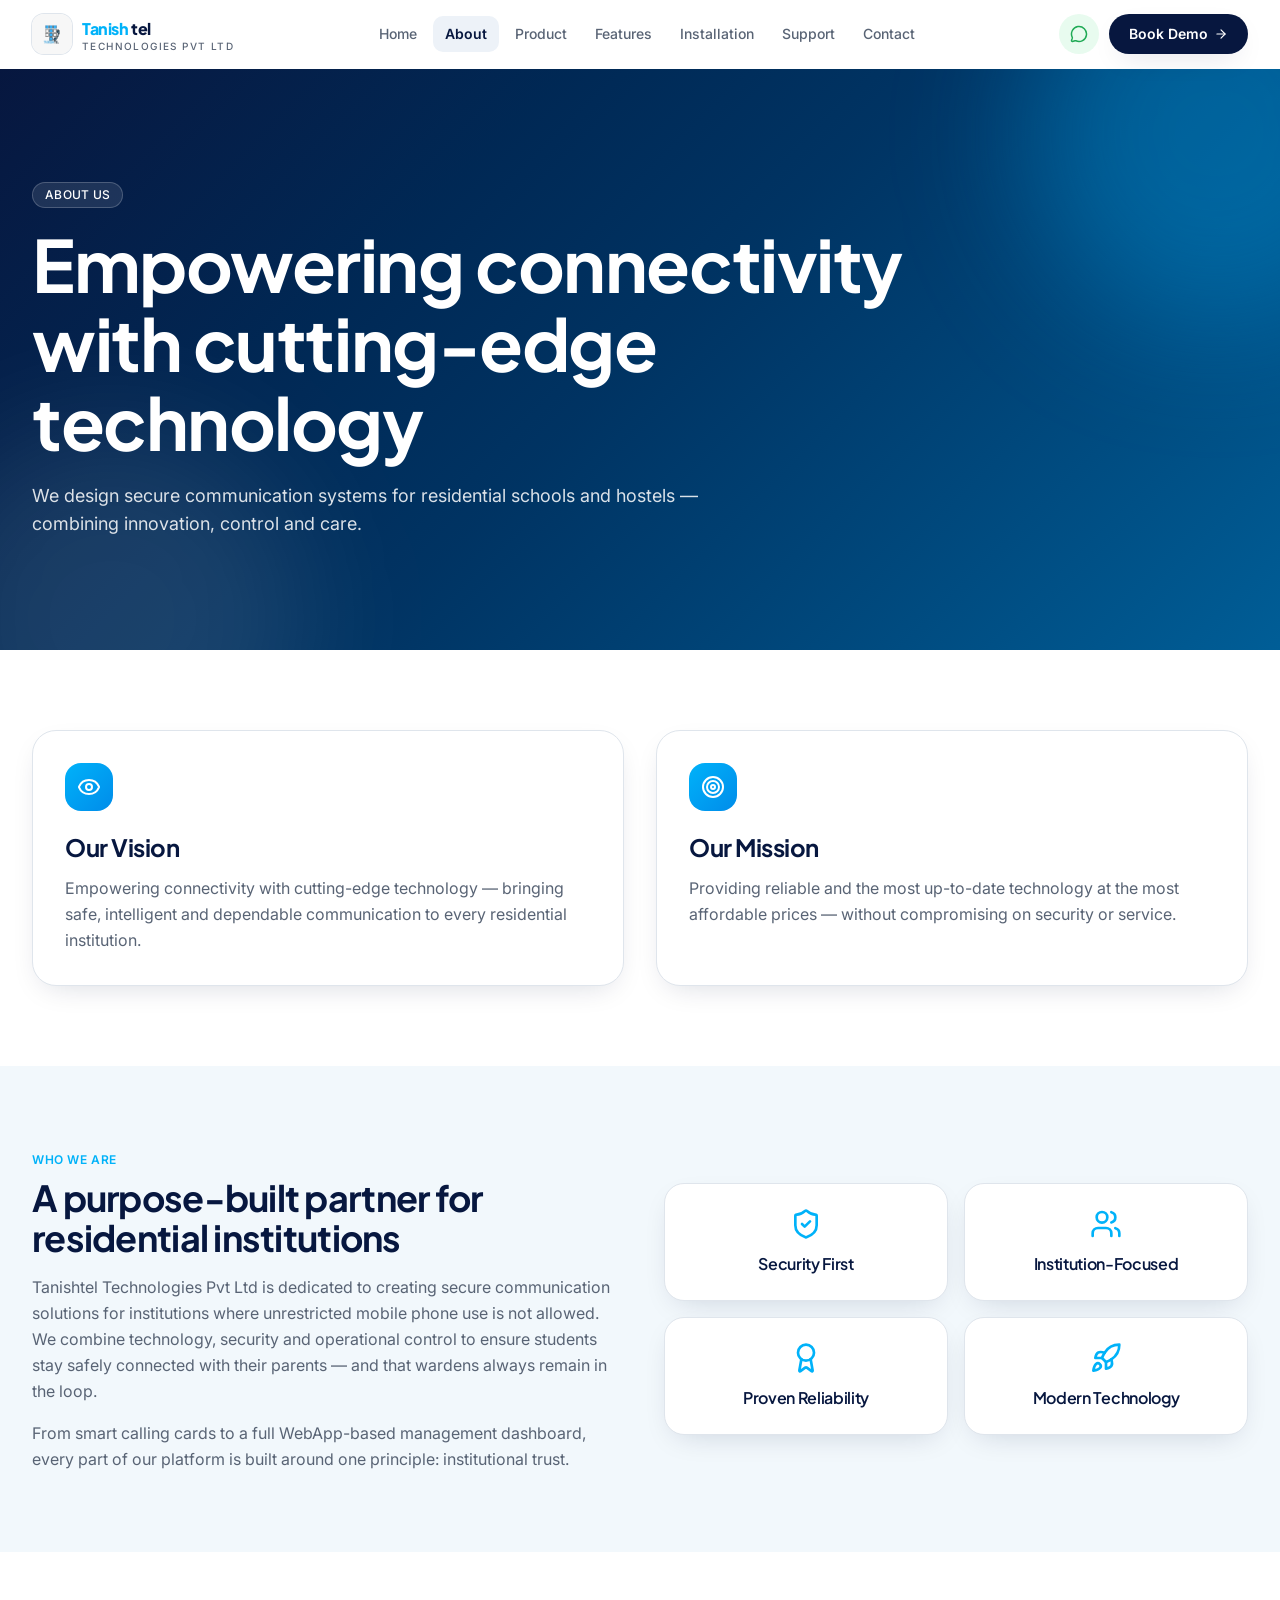
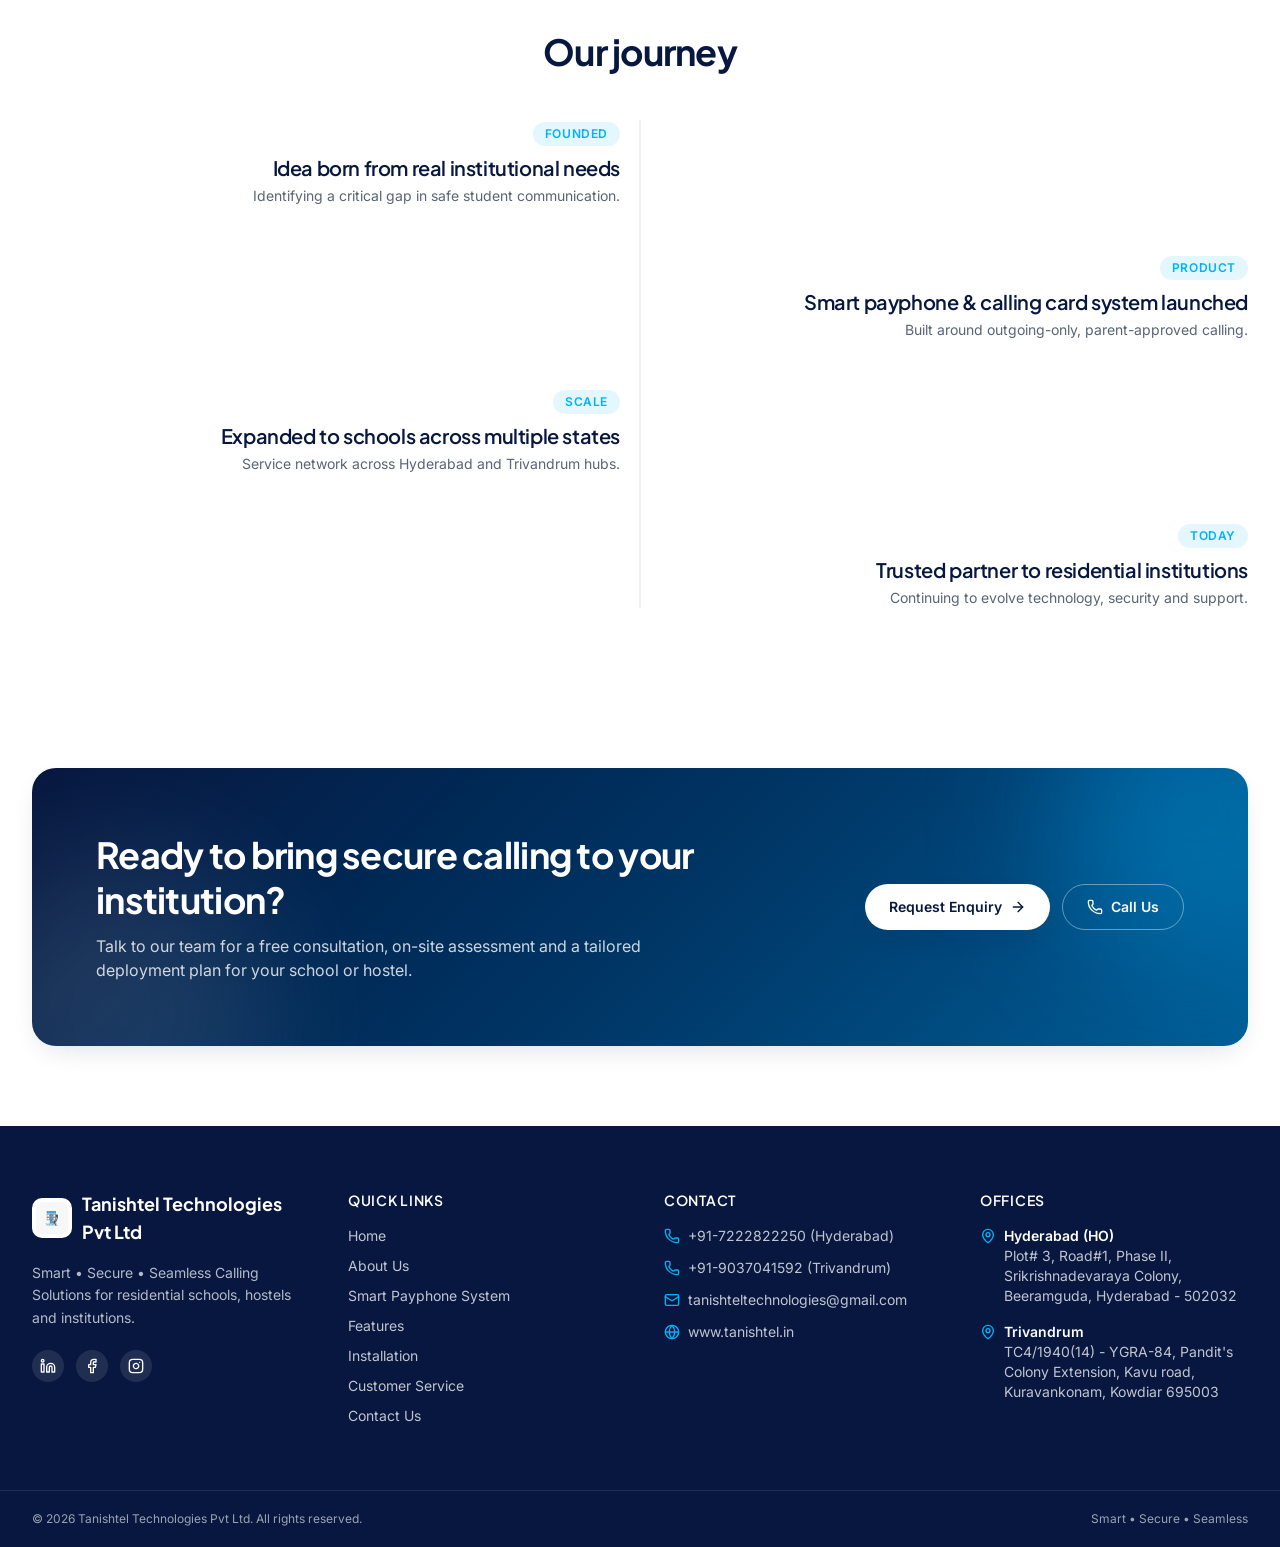
==== commit 26c1da0d: "Update about.html" ====
--- a/about.html
+++ b/about.html
@@ -4,6 +4,8 @@
     <meta charSet="utf-8" />
     <meta name="viewport" content="width=device-width, initial-scale=1" />
     <link rel="preload" as="image" href="log-1/logo-1/tanishtel-logo.jpeg" />
+            <link rel="icon" type="image/jpeg" href="log-1/logo-1/tanishtel-logo.jpeg"/>
+        <link rel="apple-touch-icon" href="log-1/logo-1/tanishtel-logo.jpeg"/>
     <link rel="stylesheet" href="assets/styles-CMs9_gQL.css" data-precedence="default" />
     <link rel="stylesheet" href="https://fonts.googleapis.com/css2?family=Inter:wght@400;500;600;700&amp;family=Plus+Jakarta+Sans:wght@600;700;800&amp;display=swap" data-precedence="default" />
     <title>About Us — Tanishtel Technologies Pvt Ltd</title>
@@ -97,13 +99,13 @@
         outline: none;
       }
 
-      #lovable-badge-cta:focus-visible {
+      #-cta:focus-visible {
         outline: var(--focus-width) solid var(--focus-color);
         outline-offset: var(--focus-offset);
         z-index: 1;
       }
 
-      #lovable-badge-text {
+      #-text {
         line-height: 1;
       }
 
@@ -198,7 +200,7 @@
     <div class="flex min-h-screen flex-col">
       <header class="sticky top-0 z-50 w-full transition-all duration-300 border-b border-transparent bg-background/60 backdrop-blur-md">
         <div class="mx-auto flex max-w-7xl items-center justify-between container-px py-3.5">
-          <a href="/" class="flex items-center gap-2.5 group">
+          <a href="index.html" class="flex items-center gap-2.5 group">
             <div class="relative">
               <div class="absolute inset-0 rounded-xl bg-teal/30 blur-md opacity-0 group-hover:opacity-100 transition-opacity"></div>
               <img src="log-1/logo-1/tanishtel-logo.jpeg" alt="Tanishtel" class="relative h-9 w-9 sm:h-10 sm:w-10 rounded-lg object-contain ring-1 ring-border bg-white" width="40" height="40" />
@@ -621,7 +623,7 @@
       import("assets/index-DgpfcLXx.js")
     </script>
     <script src="https://cdn.gpteng.co/lovable.js" type="module"></script>
-    <aside id="lovable-badge" role="complementary" dir="ltr" lang="en" aria-label="Edit with Lovable">
+    <!-- <aside id="lovable-badge" role="complementary" dir="ltr" lang="en" aria-label="Edit with Lovable">
       <a id="lovable-badge-cta" target="_blank" href="https://lovable.dev/projects/99c566d7-4d85-450f-9555-e1f858c185e8?utm_source=lovable-badge" rel="noopener nofollow" aria-label="Edit with Lovable">
         <span id="lovable-badge-text">Edit with</span>
         <svg xmlns="http://www.w3.org/2000/svg" width="52" height="16" fill="none" viewBox="0 0 52 16">
@@ -644,7 +646,7 @@
           <path d="M10.646 4.646a.5.5 0 1 1 .707.708L8.707 8l2.646 2.646a.5.5 0 1 1-.707.707L8 8.707l-2.646 2.646a.5.5 0 1 1-.708-.707L7.293 8 4.646 5.354a.5.5 0 1 1 .708-.708L8 7.293l2.646-2.647Z" />
         </svg>
       </button>
-    </aside>
+    </aside> -->
     <script>
       // Don't show the lovable-badge if the page is in an iframe or if it's being rendered by puppeteer (screenshot service)
       if (window.self !== window.top || navigator.userAgent.includes('puppeteer')) {
@@ -673,4 +675,4 @@
       }
     </script>
   </body>
-</html>+</html>
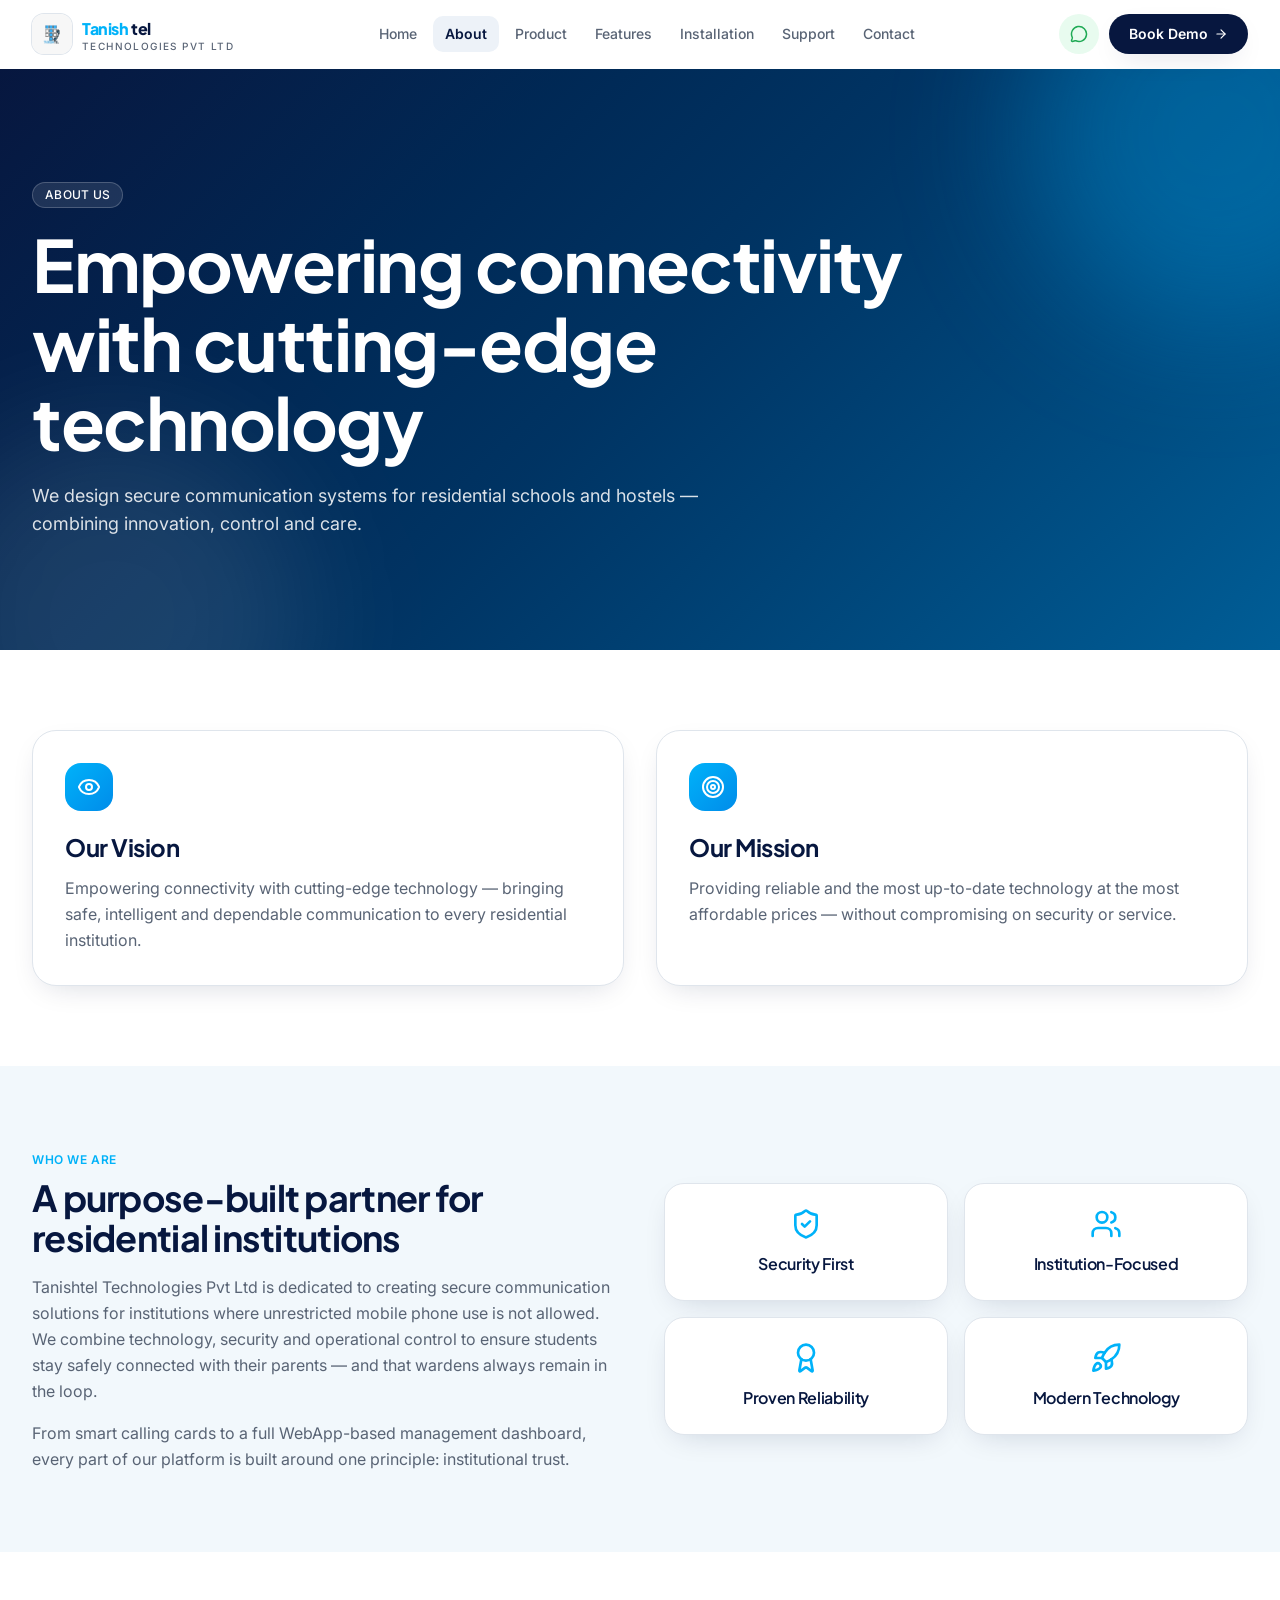
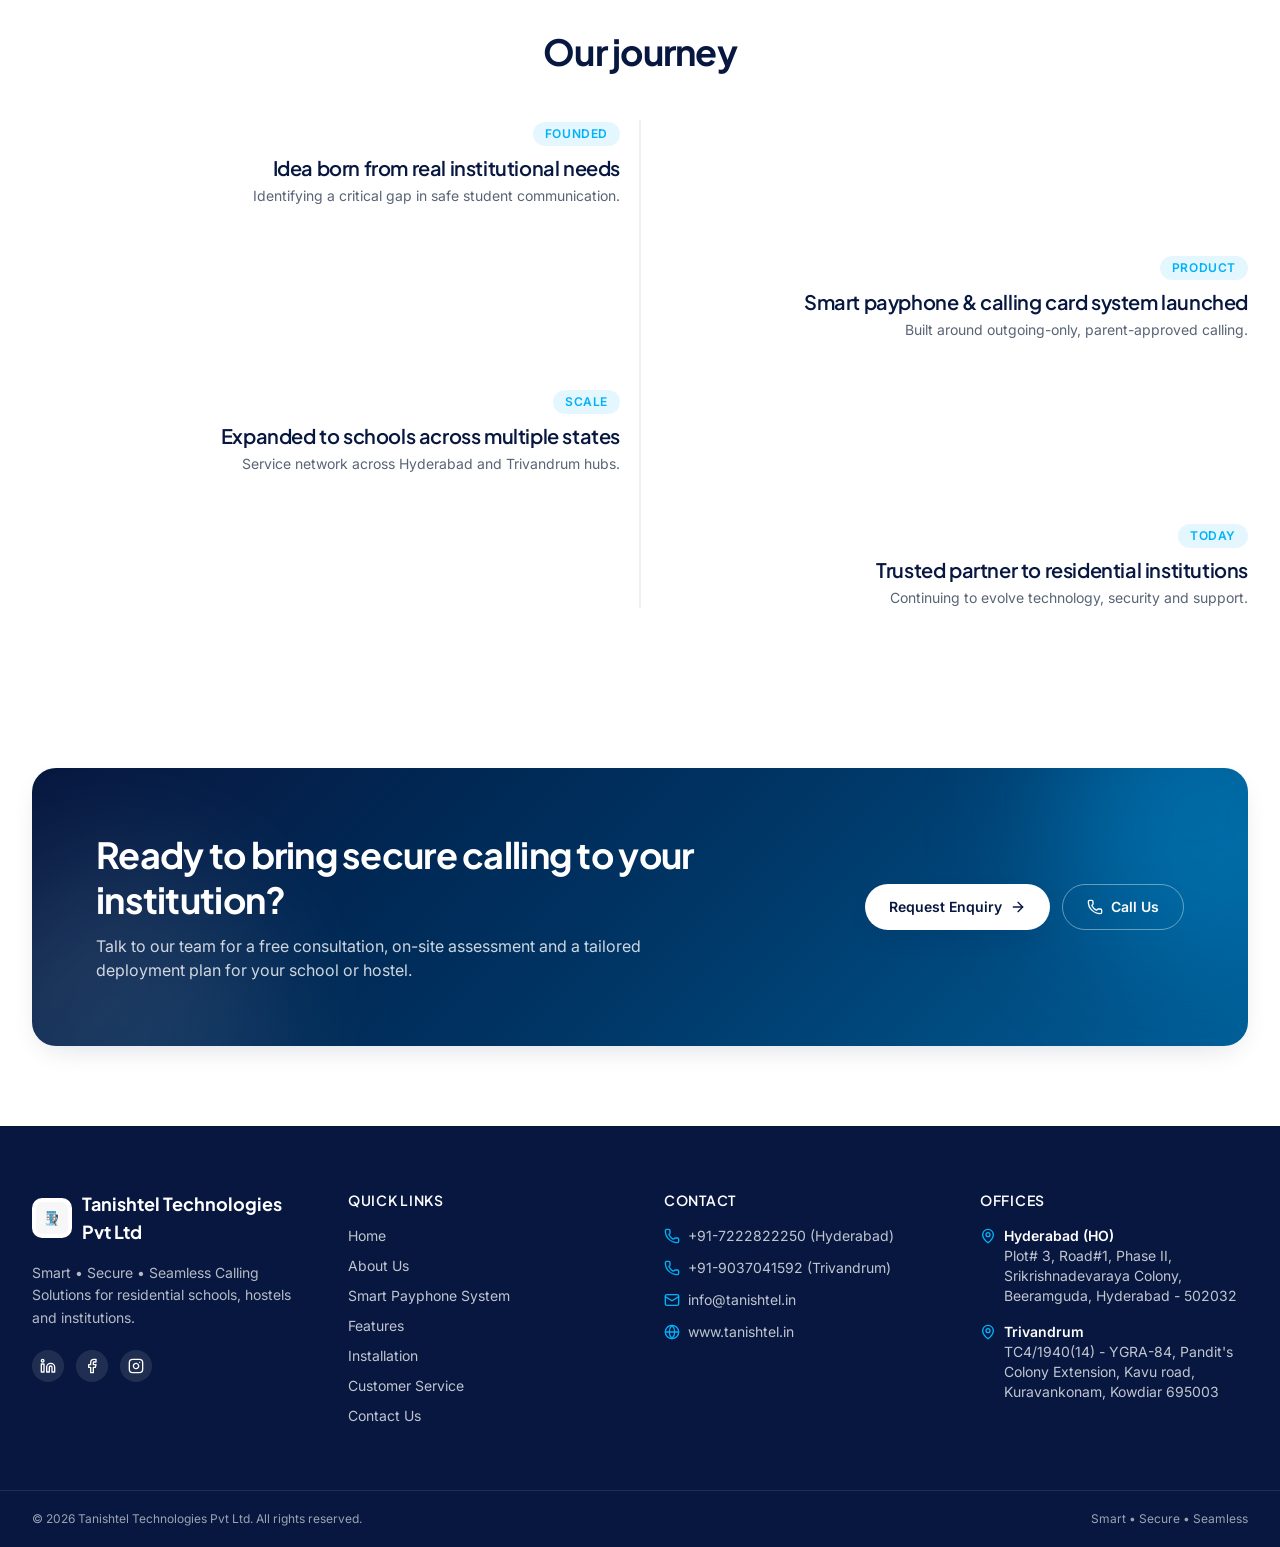
==== commit ad4635af: "Update about.html" ====
--- a/about.html
+++ b/about.html
@@ -99,13 +99,13 @@
         outline: none;
       }
 
-      #-cta:focus-visible {
+      #lovable-badge-cta:focus-visible {
         outline: var(--focus-width) solid var(--focus-color);
         outline-offset: var(--focus-offset);
         z-index: 1;
       }
 
-      #-text {
+      #lovable-badge-text {
         line-height: 1;
       }
 
@@ -200,7 +200,7 @@
     <div class="flex min-h-screen flex-col">
       <header class="sticky top-0 z-50 w-full transition-all duration-300 border-b border-transparent bg-background/60 backdrop-blur-md">
         <div class="mx-auto flex max-w-7xl items-center justify-between container-px py-3.5">
-          <a href="index.html" class="flex items-center gap-2.5 group">
+          <a href="/" class="flex items-center gap-2.5 group">
             <div class="relative">
               <div class="absolute inset-0 rounded-xl bg-teal/30 blur-md opacity-0 group-hover:opacity-100 transition-opacity"></div>
               <img src="log-1/logo-1/tanishtel-logo.jpeg" alt="Tanishtel" class="relative h-9 w-9 sm:h-10 sm:w-10 rounded-lg object-contain ring-1 ring-border bg-white" width="40" height="40" />
@@ -518,7 +518,7 @@
                   <path d="m22 7-8.991 5.727a2 2 0 0 1-2.009 0L2 7"></path>
                   <rect x="2" y="4" width="20" height="16" rx="2"></rect>
                 </svg>
-                <a href="mailto:tanishteltechnologies@gmail.com" class="hover:text-teal break-all">tanishteltechnologies@gmail.com</a>
+                <a href="mailto:info@tanishtel.in" class="hover:text-teal break-all">info@tanishtel.in</a>
               </li>
               <li class="flex gap-2">
                 <svg xmlns="http://www.w3.org/2000/svg" width="24" height="24" viewBox="0 0 24 24" fill="none" stroke="currentColor" stroke-width="2" stroke-linecap="round" stroke-linejoin="round" class="lucide lucide-globe h-4 w-4 mt-0.5 text-teal flex-shrink-0" aria-hidden="true">
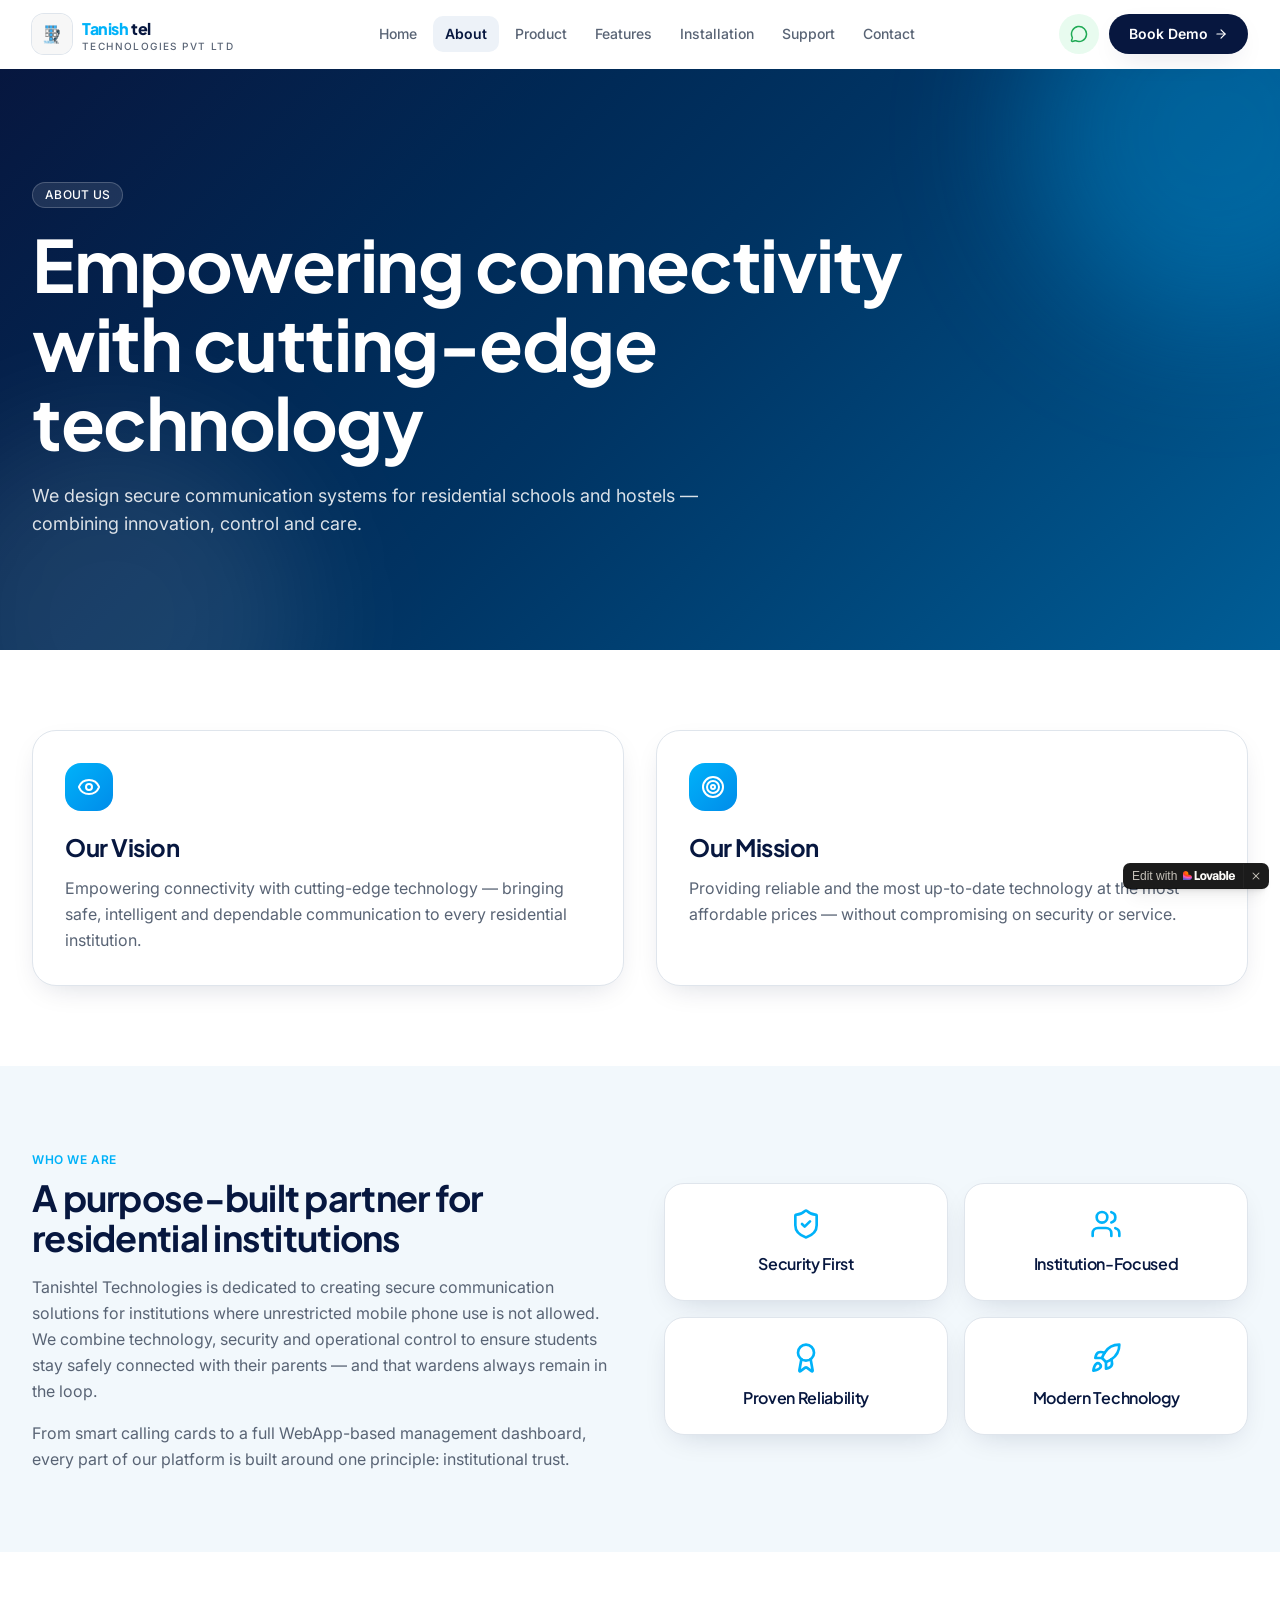
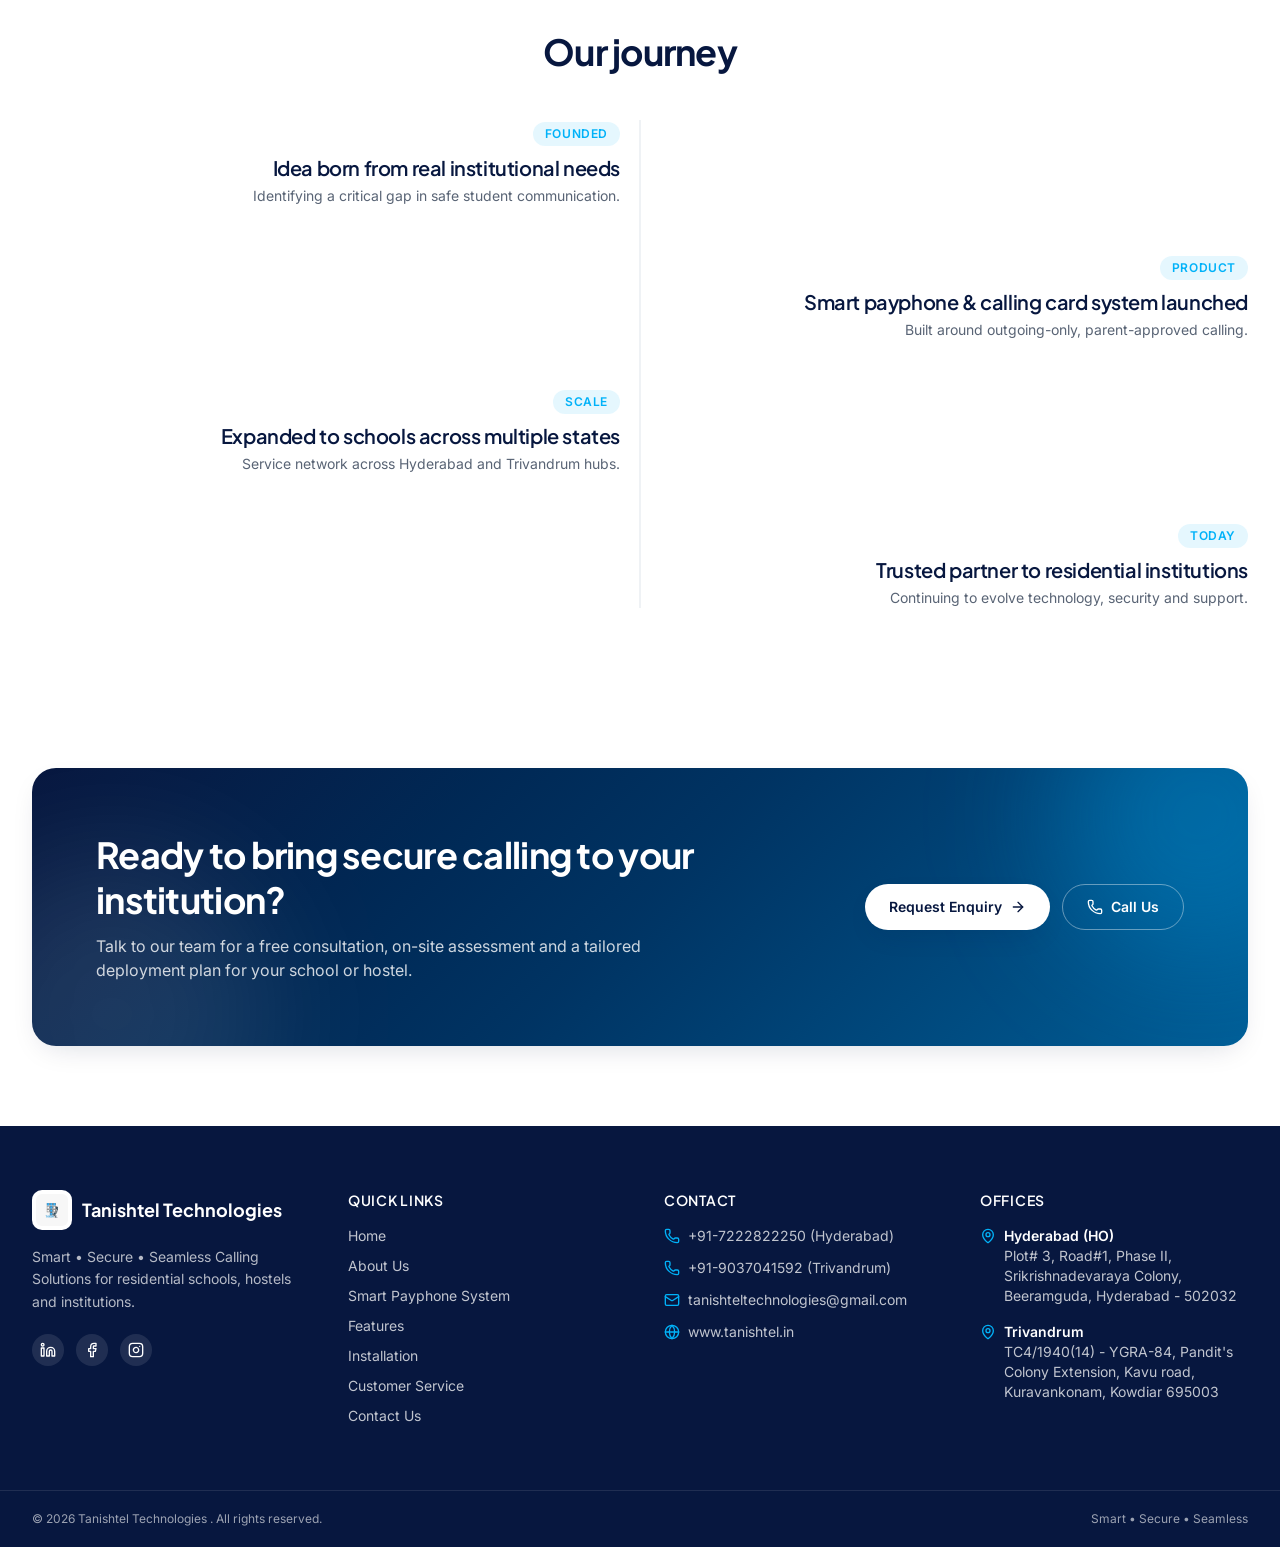
==== commit eb25c170: "Update about.html" ====
--- a/about.html
+++ b/about.html
@@ -4,15 +4,13 @@
     <meta charSet="utf-8" />
     <meta name="viewport" content="width=device-width, initial-scale=1" />
     <link rel="preload" as="image" href="log-1/logo-1/tanishtel-logo.jpeg" />
-            <link rel="icon" type="image/jpeg" href="log-1/logo-1/tanishtel-logo.jpeg"/>
-        <link rel="apple-touch-icon" href="log-1/logo-1/tanishtel-logo.jpeg"/>
     <link rel="stylesheet" href="assets/styles-CMs9_gQL.css" data-precedence="default" />
     <link rel="stylesheet" href="https://fonts.googleapis.com/css2?family=Inter:wght@400;500;600;700&amp;family=Plus+Jakarta+Sans:wght@600;700;800&amp;display=swap" data-precedence="default" />
-    <title>About Us — Tanishtel Technologies Pvt Ltd</title>
+    <title>About Us — Tanishtel Technologies </title>
     <meta property="og:type" content="website" />
     <meta name="twitter:card" content="summary_large_image" />
-    <meta name="description" content="Tanishtel Technologies Pvt Ltd builds secure communication systems for institutions where mobile phone use is restricted." />
-    <meta property="og:title" content="About Tanishtel Technologies Pvt Ltd" />
+    <meta name="description" content="Tanishtel Technologies  builds secure communication systems for institutions where mobile phone use is restricted." />
+    <meta property="og:title" content="About Tanishtel Technologies " />
     <meta property="og:description" content="Our vision, mission and commitment to safe student communication." />
     <link rel="modulepreload" href="assets/index-DgpfcLXx.js" />
     <link rel="modulepreload" href="assets/about-DIg3XZxh.js" />
@@ -191,7 +189,7 @@
       }
     </style>
     <script defer src="log-1/events.js" data-artifact-kind="static_preview" data-artifact-id="3403c8163fdcefcbdf8b586ee45ff220d66a8842" data-commit-sha="3403c8163fdcefcbdf8b586ee45ff220d66a8842" data-context-token="v1.[base64].FVGZ3Hnz-bg8kKcALUQU2TeltnYywSJlUaNUILHnlH4" data-track-url="log-1/trackevents?__lovable_sha=3403c8163fdcefcbdf8b586ee45ff220d66a8842"></script>
-    <meta name="twitter:title" content="About Tanishtel Technologies Pvt Ltd">
+    <meta name="twitter:title" content="About Tanishtel Technologies ">
     <meta name="twitter:description" content="Our vision, mission and commitment to safe student communication.">
     <meta property="og:image" content="https://pub-bb2e103a32db4e198524a2e9ed8f35b4.r2.dev/07bd6a32-f865-4276-984e-796d97ffd886/id-preview-3403c816--99c566d7-4d85-450f-9555-e1f858c185e8.lovable.app-1780739038656.png">
     <meta name="twitter:image" content="https://pub-bb2e103a32db4e198524a2e9ed8f35b4.r2.dev/07bd6a32-f865-4276-984e-796d97ffd886/id-preview-3403c816--99c566d7-4d85-450f-9555-e1f858c185e8.lovable.app-1780739038656.png">
@@ -282,7 +280,7 @@
             <div>
               <span class="text-xs font-semibold uppercase tracking-wider text-teal">Who We Are</span>
               <h2 class="mt-2 text-3xl md:text-4xl font-bold text-navy">A purpose-built partner for residential institutions</h2>
-              <p class="mt-4 text-muted-foreground leading-relaxed">Tanishtel Technologies Pvt Ltd is dedicated to creating secure communication solutions for institutions where unrestricted mobile phone use is not allowed. We combine technology, security and operational control to ensure students stay safely connected with their parents — and that wardens always remain in the loop.</p>
+              <p class="mt-4 text-muted-foreground leading-relaxed">Tanishtel Technologies  is dedicated to creating secure communication solutions for institutions where unrestricted mobile phone use is not allowed. We combine technology, security and operational control to ensure students stay safely connected with their parents — and that wardens always remain in the loop.</p>
               <p class="mt-4 text-muted-foreground leading-relaxed">From smart calling cards to a full WebApp-based management dashboard, every part of our platform is built around one principle: institutional trust.</p>
             </div>
             <div class="grid grid-cols-2 gap-4">
@@ -447,7 +445,7 @@
           <div>
             <div class="flex items-center gap-2.5 mb-4">
               <img src="log-1/logo-1/tanishtel-logo.jpeg" alt="Tanishtel" class="h-10 w-10 bg-white rounded-md p-1" width="40" height="40" />
-              <span class="font-display text-lg font-bold">Tanishtel Technologies Pvt Ltd</span>
+              <span class="font-display text-lg font-bold">Tanishtel Technologies </span>
             </div>
             <p class="text-sm text-white/70 leading-relaxed">Smart • Secure • Seamless Calling Solutions for residential schools, hostels and institutions.</p>
             <div class="flex gap-3 mt-5">
@@ -518,7 +516,7 @@
                   <path d="m22 7-8.991 5.727a2 2 0 0 1-2.009 0L2 7"></path>
                   <rect x="2" y="4" width="20" height="16" rx="2"></rect>
                 </svg>
-                <a href="mailto:info@tanishtel.in" class="hover:text-teal break-all">info@tanishtel.in</a>
+                <a href="mailto:tanishteltechnologies@gmail.com" class="hover:text-teal break-all">tanishteltechnologies@gmail.com</a>
               </li>
               <li class="flex gap-2">
                 <svg xmlns="http://www.w3.org/2000/svg" width="24" height="24" viewBox="0 0 24 24" fill="none" stroke="currentColor" stroke-width="2" stroke-linecap="round" stroke-linejoin="round" class="lucide lucide-globe h-4 w-4 mt-0.5 text-teal flex-shrink-0" aria-hidden="true">
@@ -560,7 +558,7 @@
           <div class="mx-auto max-w-7xl container-px py-5 flex flex-col md:flex-row items-center justify-between gap-2 text-xs text-white/60">
             <p>©
               <!-- -->2026
-              <!-- --> Tanishtel Technologies Pvt Ltd. All rights reserved.
+              <!-- --> Tanishtel Technologies . All rights reserved.
             </p>
             <p>Smart • Secure • Seamless</p>
           </div>
@@ -623,7 +621,7 @@
       import("assets/index-DgpfcLXx.js")
     </script>
     <script src="https://cdn.gpteng.co/lovable.js" type="module"></script>
-    <!-- <aside id="lovable-badge" role="complementary" dir="ltr" lang="en" aria-label="Edit with Lovable">
+    <aside id="lovable-badge" role="complementary" dir="ltr" lang="en" aria-label="Edit with Lovable">
       <a id="lovable-badge-cta" target="_blank" href="https://lovable.dev/projects/99c566d7-4d85-450f-9555-e1f858c185e8?utm_source=lovable-badge" rel="noopener nofollow" aria-label="Edit with Lovable">
         <span id="lovable-badge-text">Edit with</span>
         <svg xmlns="http://www.w3.org/2000/svg" width="52" height="16" fill="none" viewBox="0 0 52 16">
@@ -646,7 +644,7 @@
           <path d="M10.646 4.646a.5.5 0 1 1 .707.708L8.707 8l2.646 2.646a.5.5 0 1 1-.707.707L8 8.707l-2.646 2.646a.5.5 0 1 1-.708-.707L7.293 8 4.646 5.354a.5.5 0 1 1 .708-.708L8 7.293l2.646-2.647Z" />
         </svg>
       </button>
-    </aside> -->
+    </aside>
     <script>
       // Don't show the lovable-badge if the page is in an iframe or if it's being rendered by puppeteer (screenshot service)
       if (window.self !== window.top || navigator.userAgent.includes('puppeteer')) {
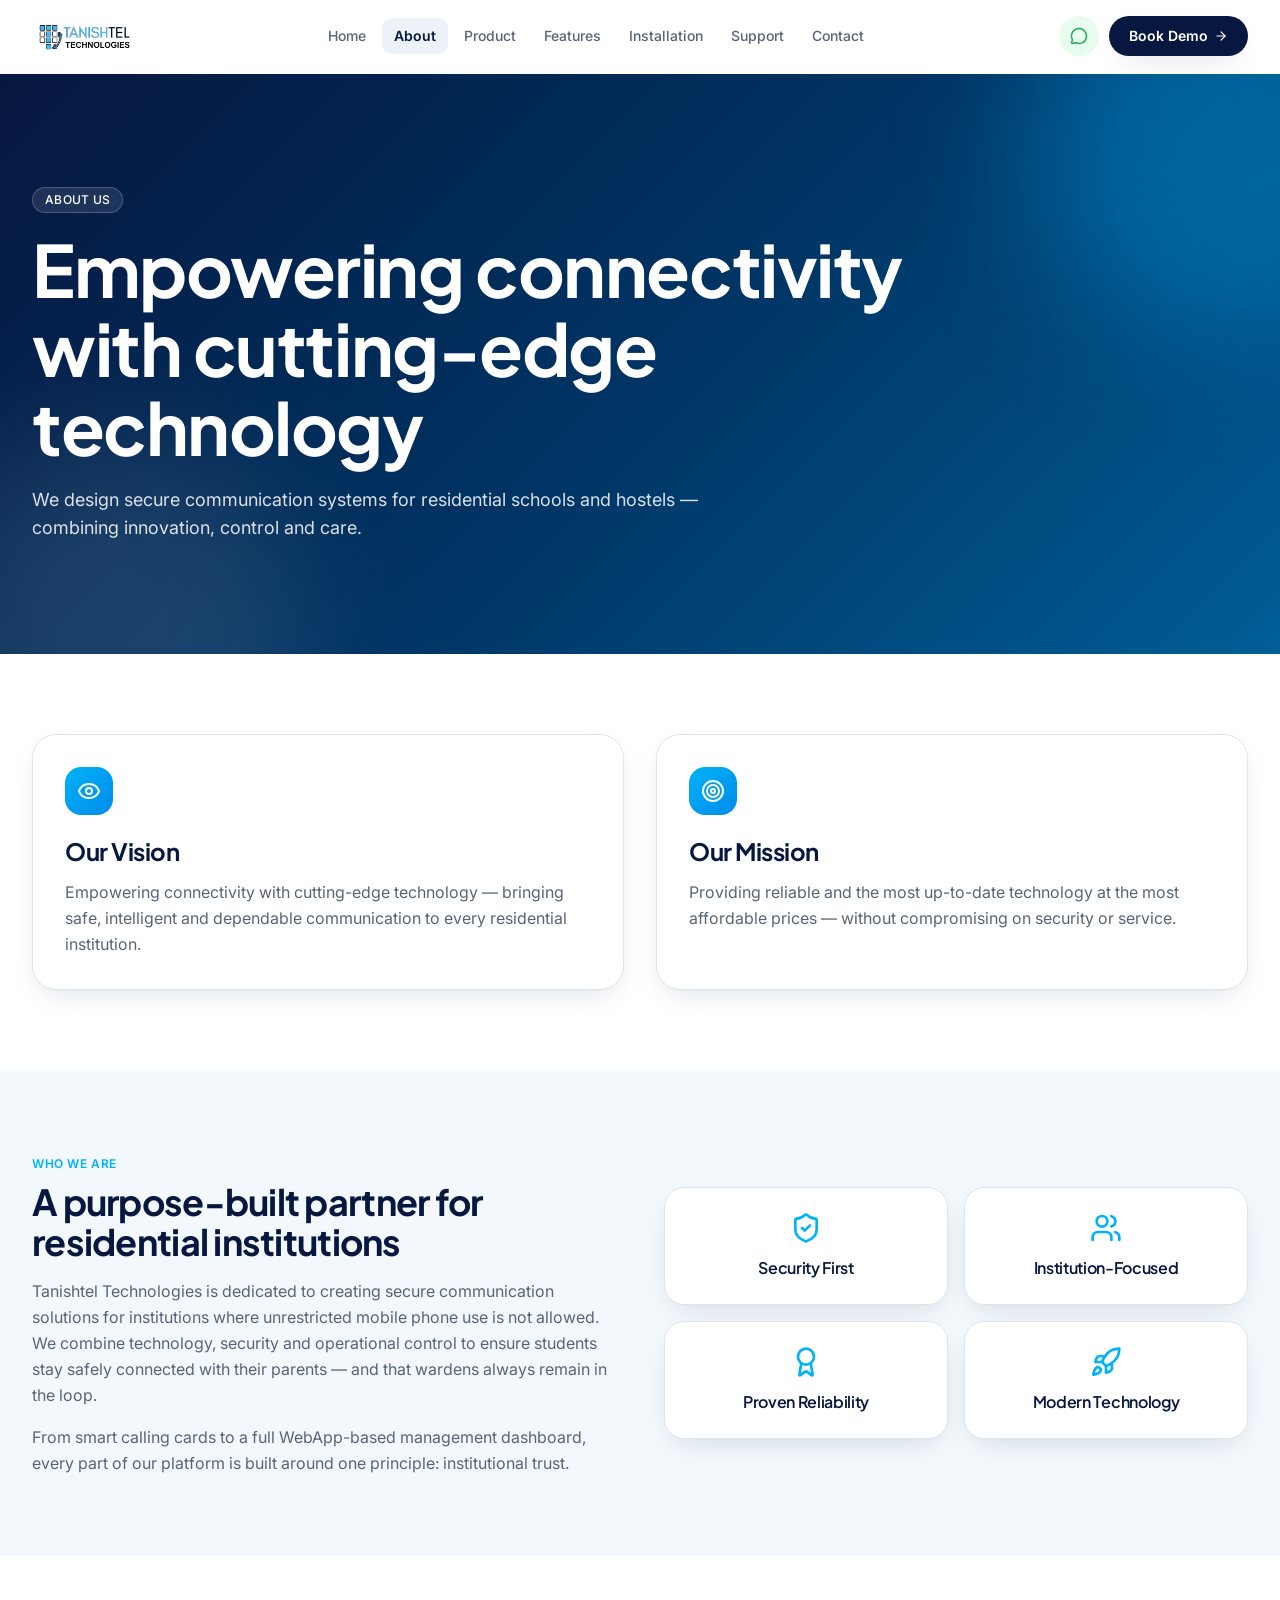
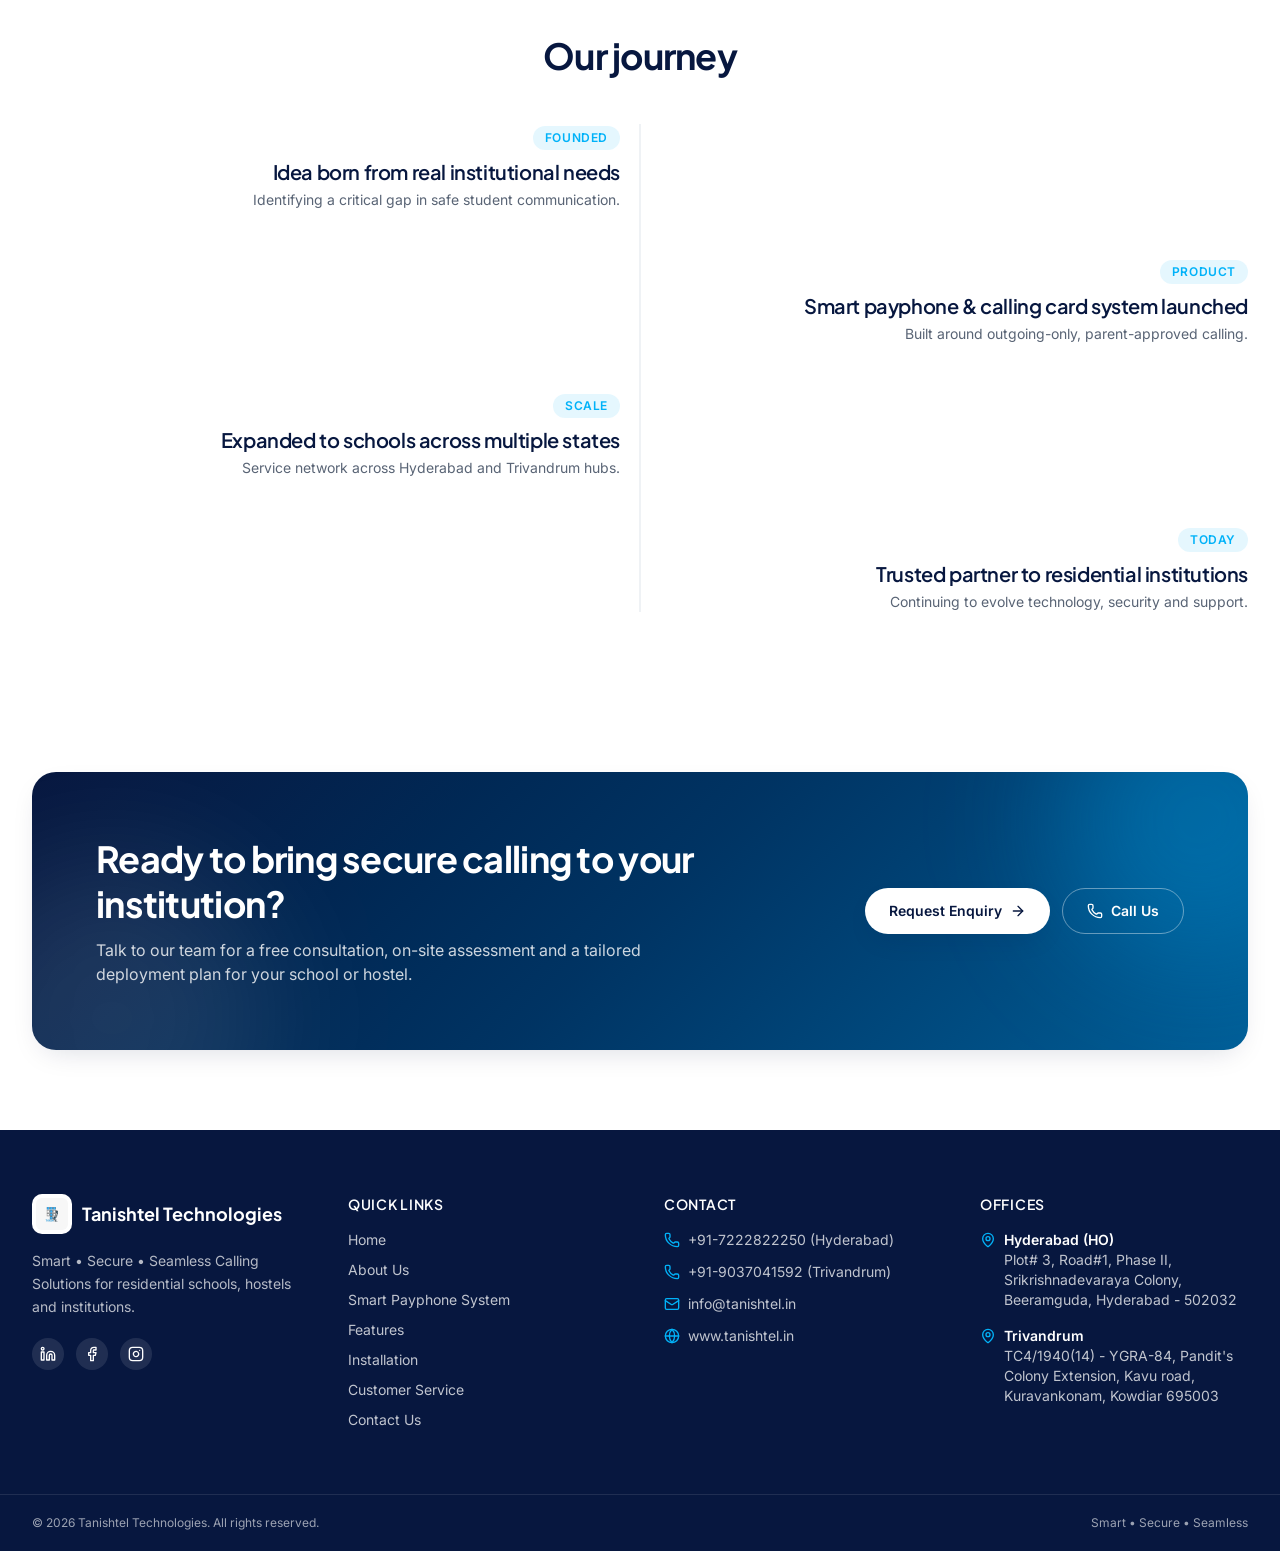
==== commit 7ed1e9ce: "Update about.html" ====
--- a/about.html
+++ b/about.html
@@ -4,13 +4,15 @@
     <meta charSet="utf-8" />
     <meta name="viewport" content="width=device-width, initial-scale=1" />
     <link rel="preload" as="image" href="log-1/logo-1/tanishtel-logo.jpeg" />
+            <link rel="icon" type="image/jpeg" href="log-1/logo-1/tanishtel-logo.jpeg"/>
+        <link rel="apple-touch-icon" href="log-1/logo-1/tanishtel-logo.jpeg"/>
     <link rel="stylesheet" href="assets/styles-CMs9_gQL.css" data-precedence="default" />
     <link rel="stylesheet" href="https://fonts.googleapis.com/css2?family=Inter:wght@400;500;600;700&amp;family=Plus+Jakarta+Sans:wght@600;700;800&amp;display=swap" data-precedence="default" />
-    <title>About Us — Tanishtel Technologies </title>
+    <title>About Us — Tanishtel Technologies</title>
     <meta property="og:type" content="website" />
     <meta name="twitter:card" content="summary_large_image" />
-    <meta name="description" content="Tanishtel Technologies  builds secure communication systems for institutions where mobile phone use is restricted." />
-    <meta property="og:title" content="About Tanishtel Technologies " />
+    <meta name="description" content="Tanishtel Technologies builds secure communication systems for institutions where mobile phone use is restricted." />
+    <meta property="og:title" content="About Tanishtel Technologies" />
     <meta property="og:description" content="Our vision, mission and commitment to safe student communication." />
     <link rel="modulepreload" href="assets/index-DgpfcLXx.js" />
     <link rel="modulepreload" href="assets/about-DIg3XZxh.js" />
@@ -189,7 +191,7 @@
       }
     </style>
     <script defer src="log-1/events.js" data-artifact-kind="static_preview" data-artifact-id="3403c8163fdcefcbdf8b586ee45ff220d66a8842" data-commit-sha="3403c8163fdcefcbdf8b586ee45ff220d66a8842" data-context-token="v1.[base64].FVGZ3Hnz-bg8kKcALUQU2TeltnYywSJlUaNUILHnlH4" data-track-url="log-1/trackevents?__lovable_sha=3403c8163fdcefcbdf8b586ee45ff220d66a8842"></script>
-    <meta name="twitter:title" content="About Tanishtel Technologies ">
+    <meta name="twitter:title" content="About Tanishtel Technologies">
     <meta name="twitter:description" content="Our vision, mission and commitment to safe student communication.">
     <meta property="og:image" content="https://pub-bb2e103a32db4e198524a2e9ed8f35b4.r2.dev/07bd6a32-f865-4276-984e-796d97ffd886/id-preview-3403c816--99c566d7-4d85-450f-9555-e1f858c185e8.lovable.app-1780739038656.png">
     <meta name="twitter:image" content="https://pub-bb2e103a32db4e198524a2e9ed8f35b4.r2.dev/07bd6a32-f865-4276-984e-796d97ffd886/id-preview-3403c816--99c566d7-4d85-450f-9555-e1f858c185e8.lovable.app-1780739038656.png">
@@ -201,15 +203,15 @@
           <a href="/" class="flex items-center gap-2.5 group">
             <div class="relative">
               <div class="absolute inset-0 rounded-xl bg-teal/30 blur-md opacity-0 group-hover:opacity-100 transition-opacity"></div>
-              <img src="log-1/logo-1/tanishtel-logo.jpeg" alt="Tanishtel" class="relative h-9 w-9 sm:h-10 sm:w-10 rounded-lg object-contain ring-1 ring-border bg-white" width="40" height="40" />
-            </div>
-            <div class="flex flex-col leading-none">
+              <img src="log-1/logo-1/logo.png" alt="Tanishtel" class="relative h-10 w-10 sm:h-12 sm:w-12 rounded-lg object-contain" style="width:100px;height:auto;" width="100" />
+            </div>
+            <!-- <div class="flex flex-col leading-none">
               <span class="font-display text-[13px] sm:text-base font-extrabold tracking-tight whitespace-nowrap">
                 <span class="text-teal">Tanish</span>
                 <span class="text-navy">tel</span>
               </span>
               <span class="hidden sm:block text-[10px] font-medium uppercase tracking-[0.14em] text-muted-foreground">Technologies Pvt Ltd</span>
-            </div>
+            </div> -->
           </a>
           <nav class="hidden lg:flex items-center gap-1">
             <a href="index.html" class="relative px-3 py-2 text-sm font-medium text-muted-foreground rounded-md transition-colors hover:text-navy hover:bg-secondary/60">Home</a>
@@ -232,13 +234,28 @@
               </svg>
             </a>
           </div>
-          <button class="lg:hidden rounded-md p-2 text-navy" aria-label="Toggle menu">
+          <button class="lg:hidden rounded-md p-2 text-navy" type="button" aria-label="Toggle menu" aria-controls="site-mobile-menu" aria-expanded="false" data-mobile-menu-button>
             <svg xmlns="http://www.w3.org/2000/svg" width="24" height="24" viewBox="0 0 24 24" fill="none" stroke="currentColor" stroke-width="2" stroke-linecap="round" stroke-linejoin="round" class="lucide lucide-menu h-6 w-6" aria-hidden="true">
               <path d="M4 5h16"></path>
               <path d="M4 12h16"></path>
               <path d="M4 19h16"></path>
             </svg>
           </button>
+        </div>
+        <div id="site-mobile-menu" class="hidden lg:hidden border-t border-border bg-background/95 backdrop-blur-md" data-mobile-menu>
+          <div class="mx-auto max-w-7xl container-px py-4 flex flex-col gap-1.5">
+            <a href="index.html" class="rounded-md px-3 py-2.5 text-sm font-medium text-muted-foreground hover:bg-secondary">Home</a>
+            <a href="about.html" class="rounded-md px-3 py-2.5 text-sm font-medium text-navy bg-secondary">About</a>
+            <a href="product.html" class="rounded-md px-3 py-2.5 text-sm font-medium text-muted-foreground hover:bg-secondary">Product</a>
+            <a href="features.html" class="rounded-md px-3 py-2.5 text-sm font-medium text-muted-foreground hover:bg-secondary">Features</a>
+            <a href="installation.html" class="rounded-md px-3 py-2.5 text-sm font-medium text-muted-foreground hover:bg-secondary">Installation</a>
+            <a href="customer-service.html" class="rounded-md px-3 py-2.5 text-sm font-medium text-muted-foreground hover:bg-secondary">Support</a>
+            <a href="contact.html" class="rounded-md px-3 py-2.5 text-sm font-medium text-muted-foreground hover:bg-secondary">Contact</a>
+            <div class="mt-3 flex gap-2">
+              <a href="https://wa.me/917222822250" target="_blank" rel="noopener noreferrer" class="flex-1 inline-flex items-center justify-center rounded-full bg-[#25D366] px-4 py-2.5 text-sm font-semibold text-white">WhatsApp</a>
+              <a href="contact.html" class="flex-1 inline-flex items-center justify-center rounded-full bg-navy px-4 py-2.5 text-sm font-semibold text-white">Book Demo</a>
+            </div>
+          </div>
         </div>
       </header>
       <main class="flex-1">
@@ -280,7 +297,7 @@
             <div>
               <span class="text-xs font-semibold uppercase tracking-wider text-teal">Who We Are</span>
               <h2 class="mt-2 text-3xl md:text-4xl font-bold text-navy">A purpose-built partner for residential institutions</h2>
-              <p class="mt-4 text-muted-foreground leading-relaxed">Tanishtel Technologies  is dedicated to creating secure communication solutions for institutions where unrestricted mobile phone use is not allowed. We combine technology, security and operational control to ensure students stay safely connected with their parents — and that wardens always remain in the loop.</p>
+              <p class="mt-4 text-muted-foreground leading-relaxed">Tanishtel Technologies is dedicated to creating secure communication solutions for institutions where unrestricted mobile phone use is not allowed. We combine technology, security and operational control to ensure students stay safely connected with their parents — and that wardens always remain in the loop.</p>
               <p class="mt-4 text-muted-foreground leading-relaxed">From smart calling cards to a full WebApp-based management dashboard, every part of our platform is built around one principle: institutional trust.</p>
             </div>
             <div class="grid grid-cols-2 gap-4">
@@ -445,7 +462,7 @@
           <div>
             <div class="flex items-center gap-2.5 mb-4">
               <img src="log-1/logo-1/tanishtel-logo.jpeg" alt="Tanishtel" class="h-10 w-10 bg-white rounded-md p-1" width="40" height="40" />
-              <span class="font-display text-lg font-bold">Tanishtel Technologies </span>
+              <span class="font-display text-lg font-bold">Tanishtel Technologies</span>
             </div>
             <p class="text-sm text-white/70 leading-relaxed">Smart • Secure • Seamless Calling Solutions for residential schools, hostels and institutions.</p>
             <div class="flex gap-3 mt-5">
@@ -516,7 +533,7 @@
                   <path d="m22 7-8.991 5.727a2 2 0 0 1-2.009 0L2 7"></path>
                   <rect x="2" y="4" width="20" height="16" rx="2"></rect>
                 </svg>
-                <a href="mailto:tanishteltechnologies@gmail.com" class="hover:text-teal break-all">tanishteltechnologies@gmail.com</a>
+                <a href="mailto:info@tanishtel.in" class="hover:text-teal break-all">info@tanishtel.in</a>
               </li>
               <li class="flex gap-2">
                 <svg xmlns="http://www.w3.org/2000/svg" width="24" height="24" viewBox="0 0 24 24" fill="none" stroke="currentColor" stroke-width="2" stroke-linecap="round" stroke-linejoin="round" class="lucide lucide-globe h-4 w-4 mt-0.5 text-teal flex-shrink-0" aria-hidden="true">
@@ -558,7 +575,7 @@
           <div class="mx-auto max-w-7xl container-px py-5 flex flex-col md:flex-row items-center justify-between gap-2 text-xs text-white/60">
             <p>©
               <!-- -->2026
-              <!-- --> Tanishtel Technologies . All rights reserved.
+              <!-- --> Tanishtel Technologies. All rights reserved.
             </p>
             <p>Smart • Secure • Seamless</p>
           </div>
@@ -621,7 +638,42 @@
       import("assets/index-DgpfcLXx.js")
     </script>
     <script src="https://cdn.gpteng.co/lovable.js" type="module"></script>
-    <aside id="lovable-badge" role="complementary" dir="ltr" lang="en" aria-label="Edit with Lovable">
+    <script>
+      (() => {
+        const button = document.querySelector('[data-mobile-menu-button]');
+        const menu = document.querySelector('[data-mobile-menu]');
+        if (!button || !menu) {
+          return;
+        }
+
+        const setOpen = (open) => {
+          menu.hidden = !open;
+          menu.classList.toggle('hidden', !open);
+          button.setAttribute('aria-expanded', String(open));
+          document.body.classList.toggle('overflow-hidden', open);
+        };
+
+        setOpen(false);
+        button.addEventListener('click', () => setOpen(menu.hidden));
+        menu.querySelectorAll('a').forEach((link) => link.addEventListener('click', () => setOpen(false)));
+        document.addEventListener('click', (event) => {
+          if (!menu.hidden && !menu.contains(event.target) && !button.contains(event.target)) {
+            setOpen(false);
+          }
+        });
+        document.addEventListener('keydown', (event) => {
+          if (event.key === 'Escape') {
+            setOpen(false);
+          }
+        });
+        window.addEventListener('resize', () => {
+          if (window.innerWidth >= 1024) {
+            setOpen(false);
+          }
+        });
+      })();
+    </script>
+    <!-- <aside id="lovable-badge" role="complementary" dir="ltr" lang="en" aria-label="Edit with Lovable">
       <a id="lovable-badge-cta" target="_blank" href="https://lovable.dev/projects/99c566d7-4d85-450f-9555-e1f858c185e8?utm_source=lovable-badge" rel="noopener nofollow" aria-label="Edit with Lovable">
         <span id="lovable-badge-text">Edit with</span>
         <svg xmlns="http://www.w3.org/2000/svg" width="52" height="16" fill="none" viewBox="0 0 52 16">
@@ -644,7 +696,7 @@
           <path d="M10.646 4.646a.5.5 0 1 1 .707.708L8.707 8l2.646 2.646a.5.5 0 1 1-.707.707L8 8.707l-2.646 2.646a.5.5 0 1 1-.708-.707L7.293 8 4.646 5.354a.5.5 0 1 1 .708-.708L8 7.293l2.646-2.647Z" />
         </svg>
       </button>
-    </aside>
+    </aside> -->
     <script>
       // Don't show the lovable-badge if the page is in an iframe or if it's being rendered by puppeteer (screenshot service)
       if (window.self !== window.top || navigator.userAgent.includes('puppeteer')) {
